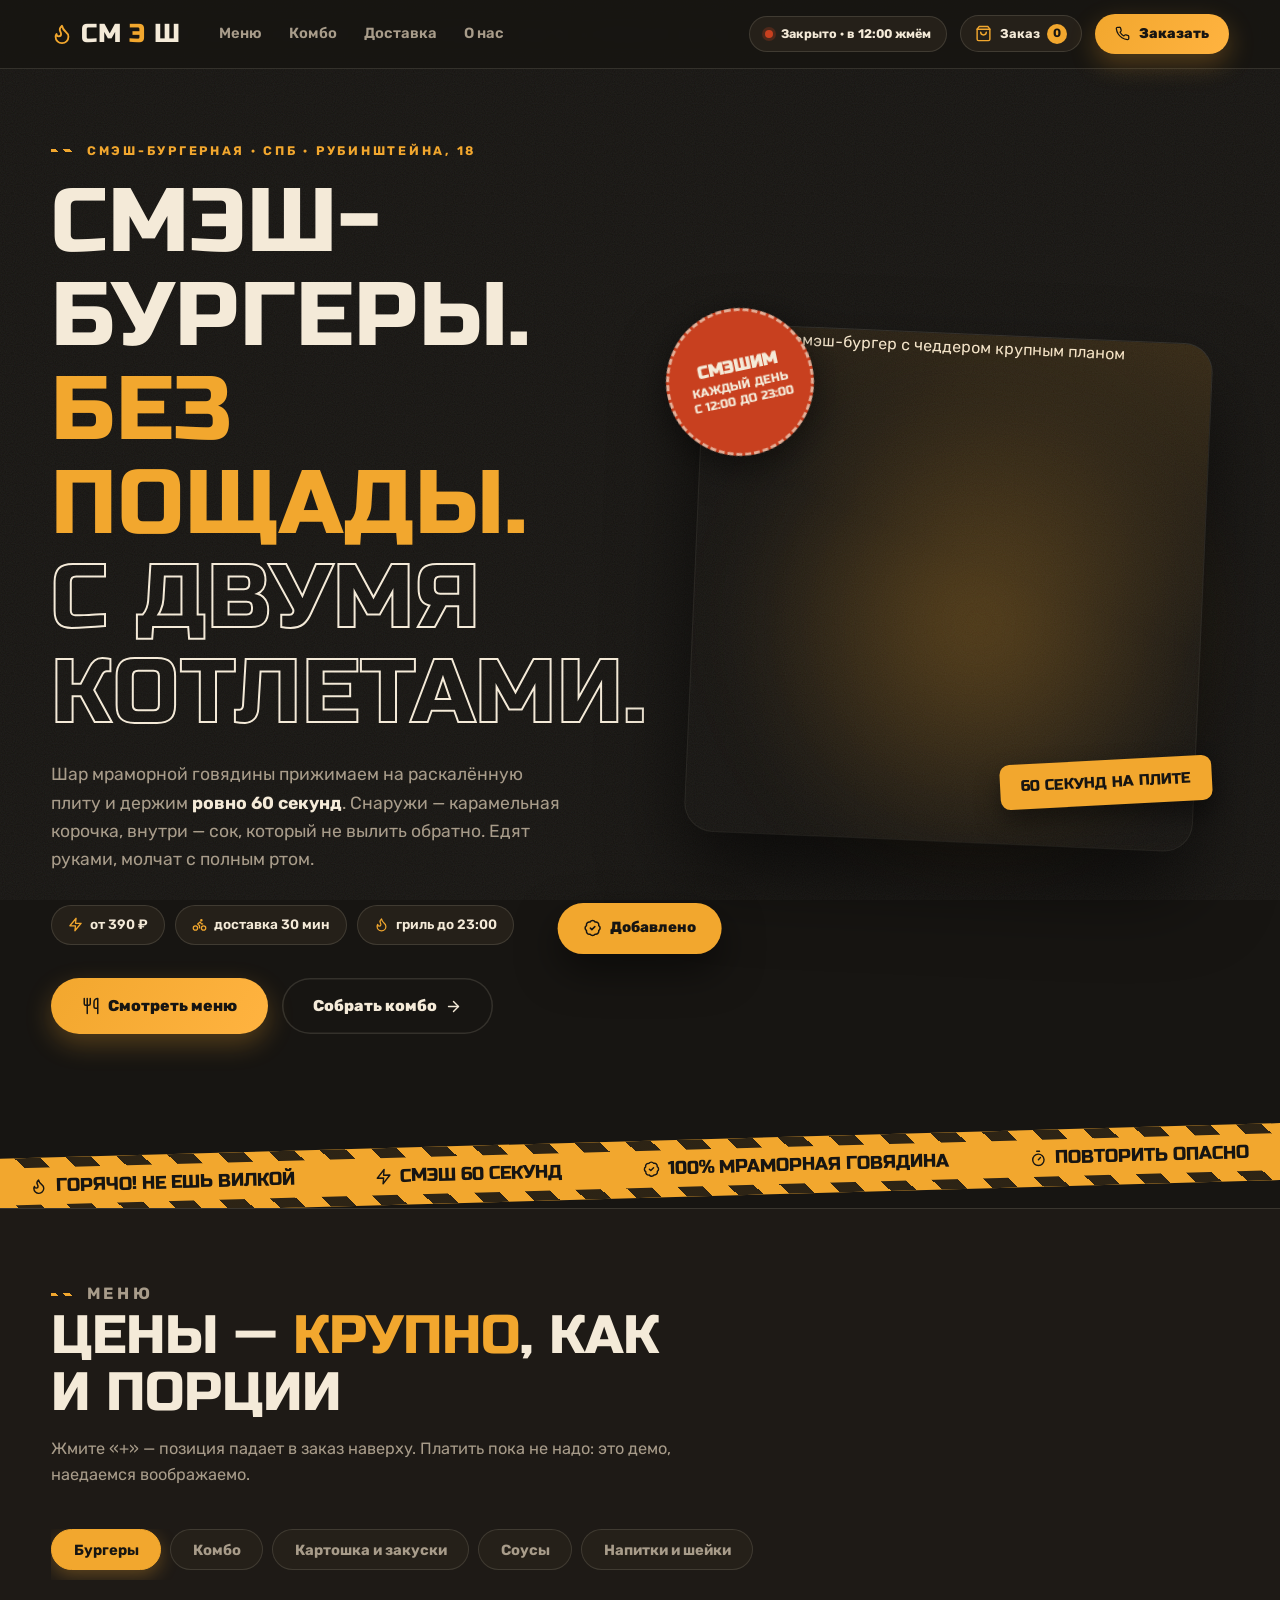
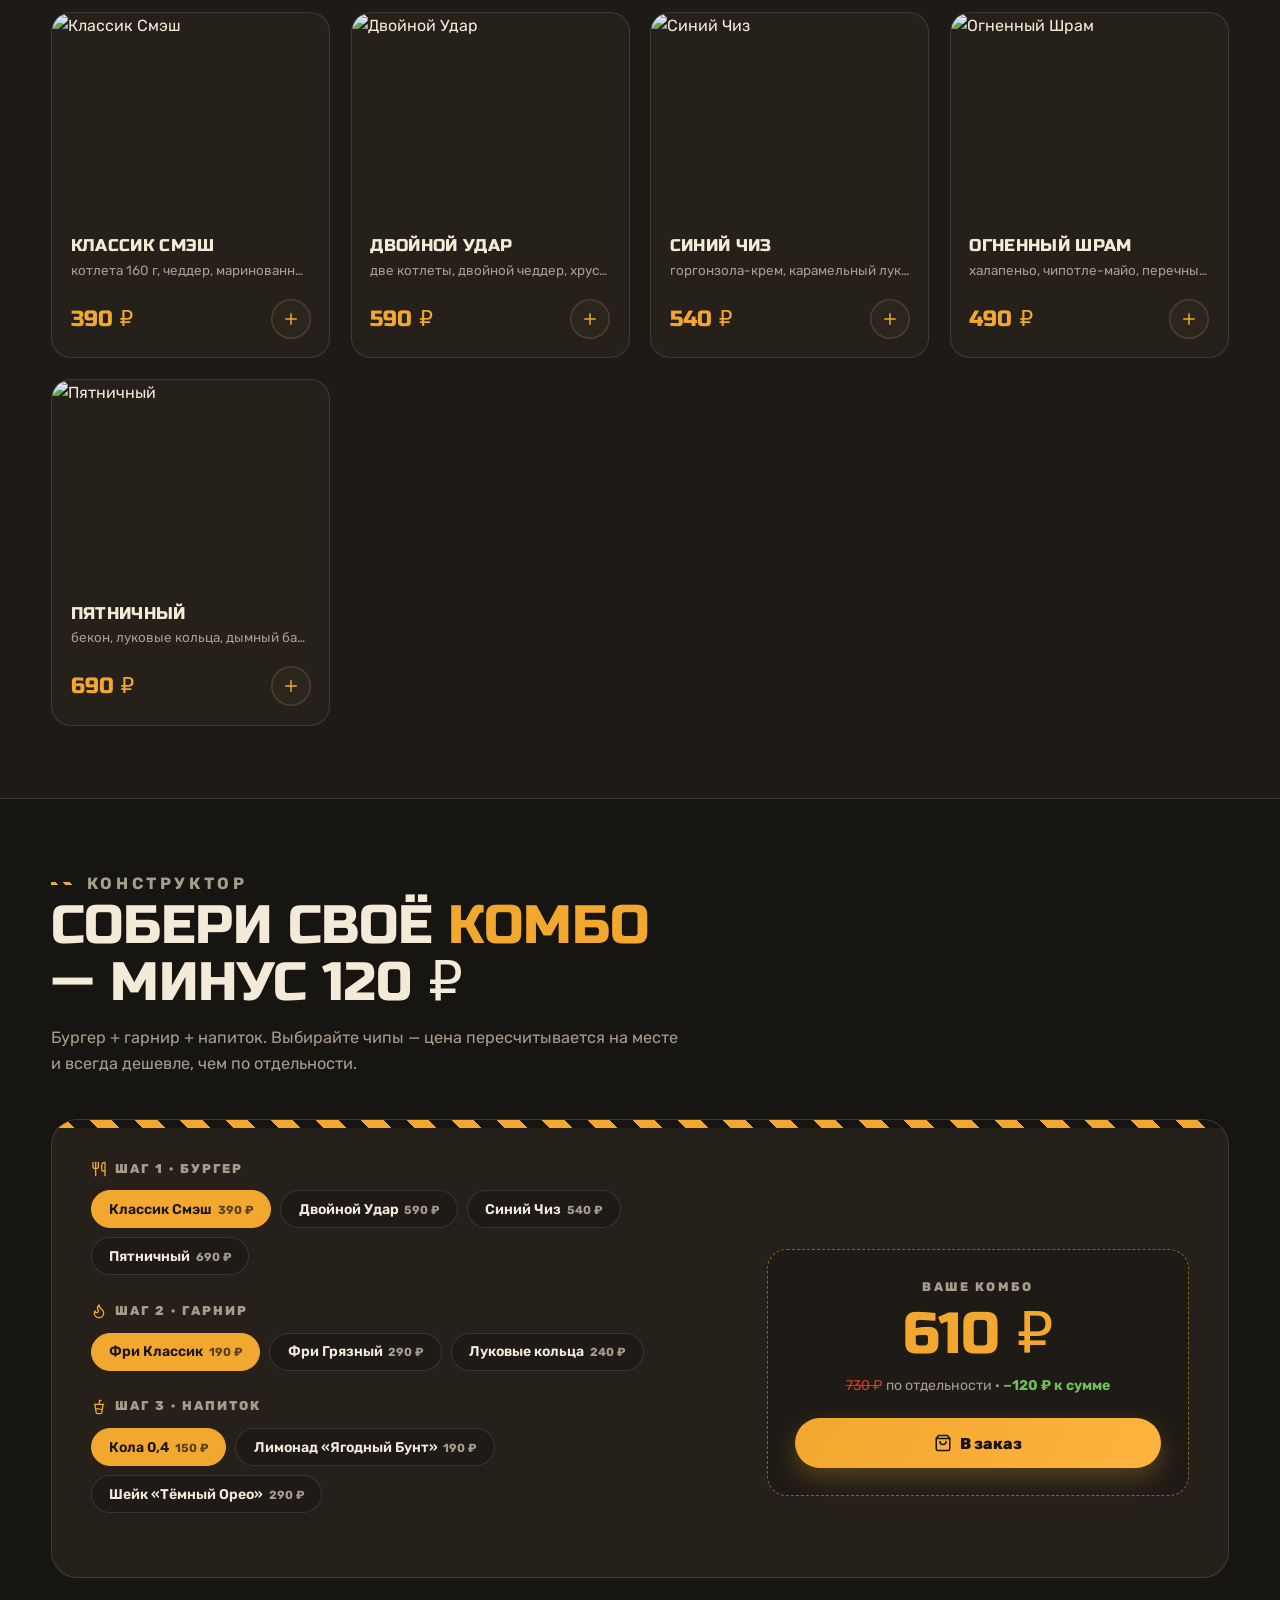
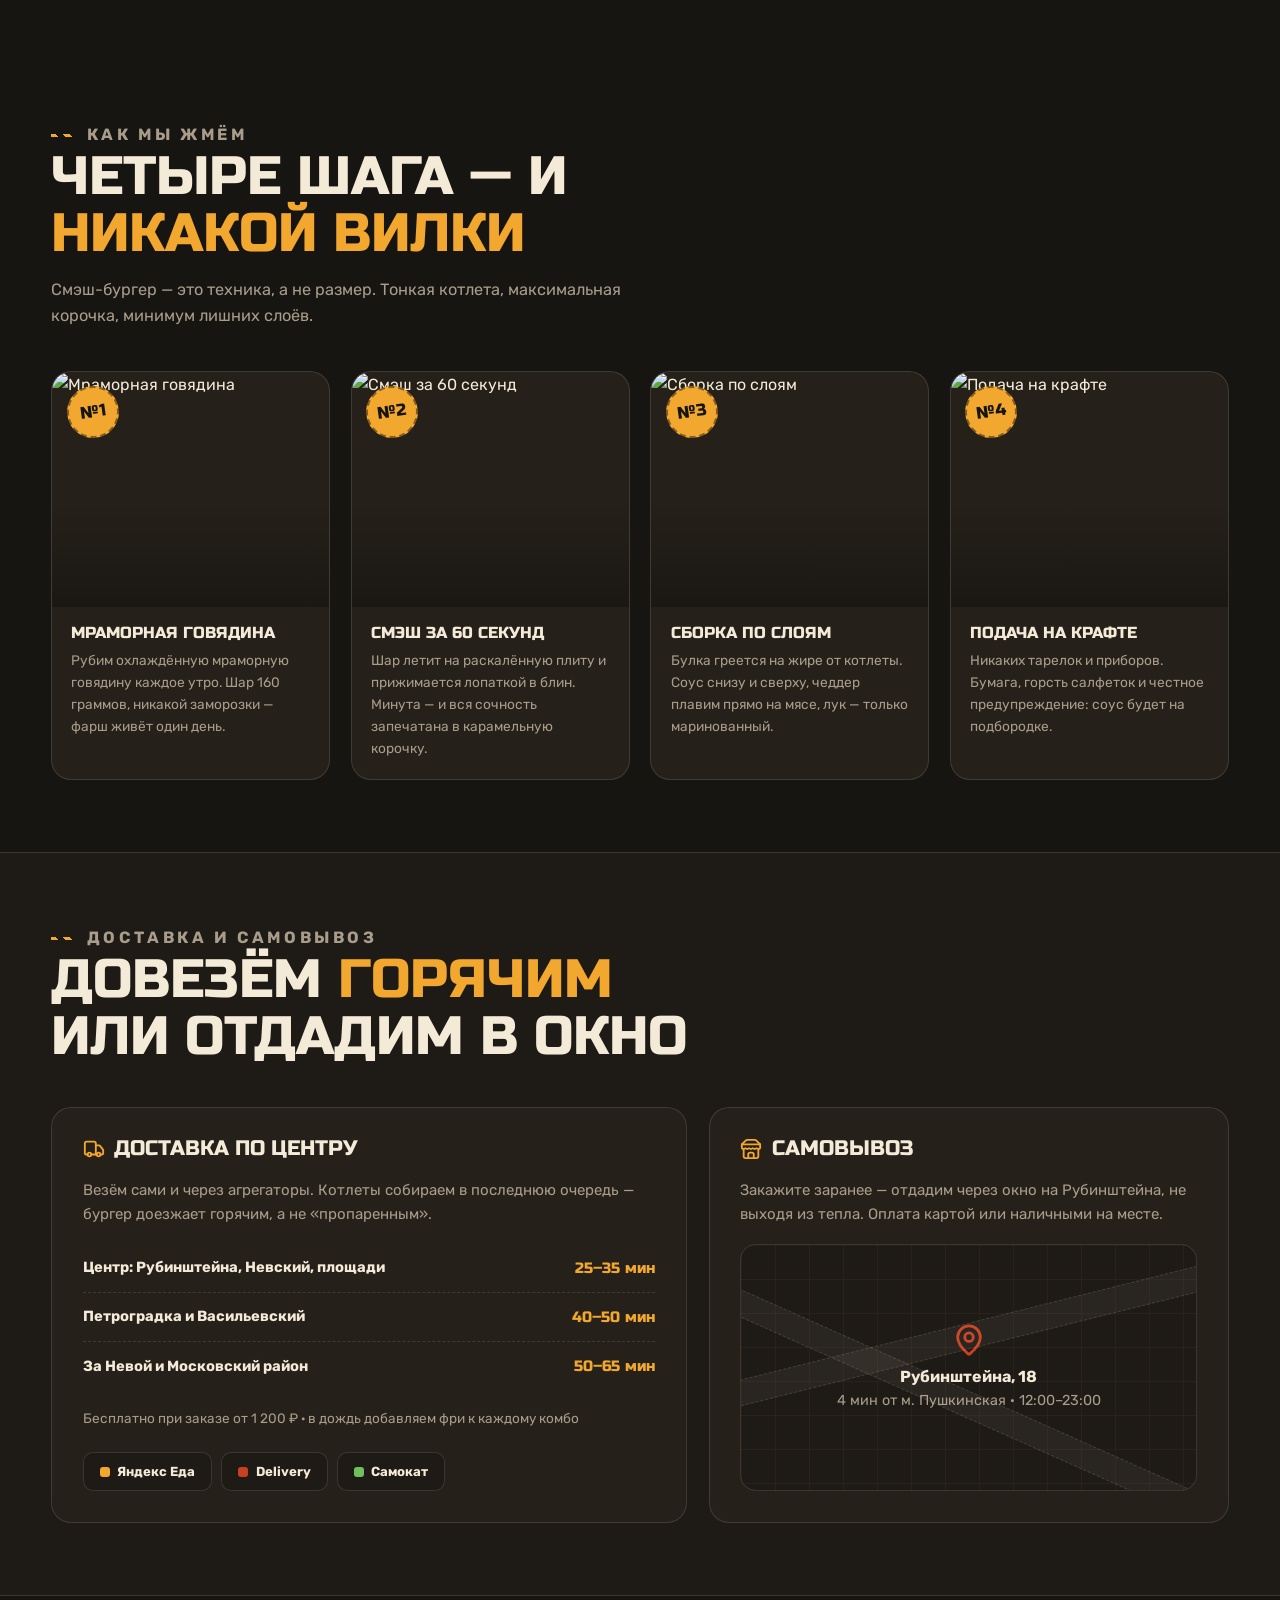
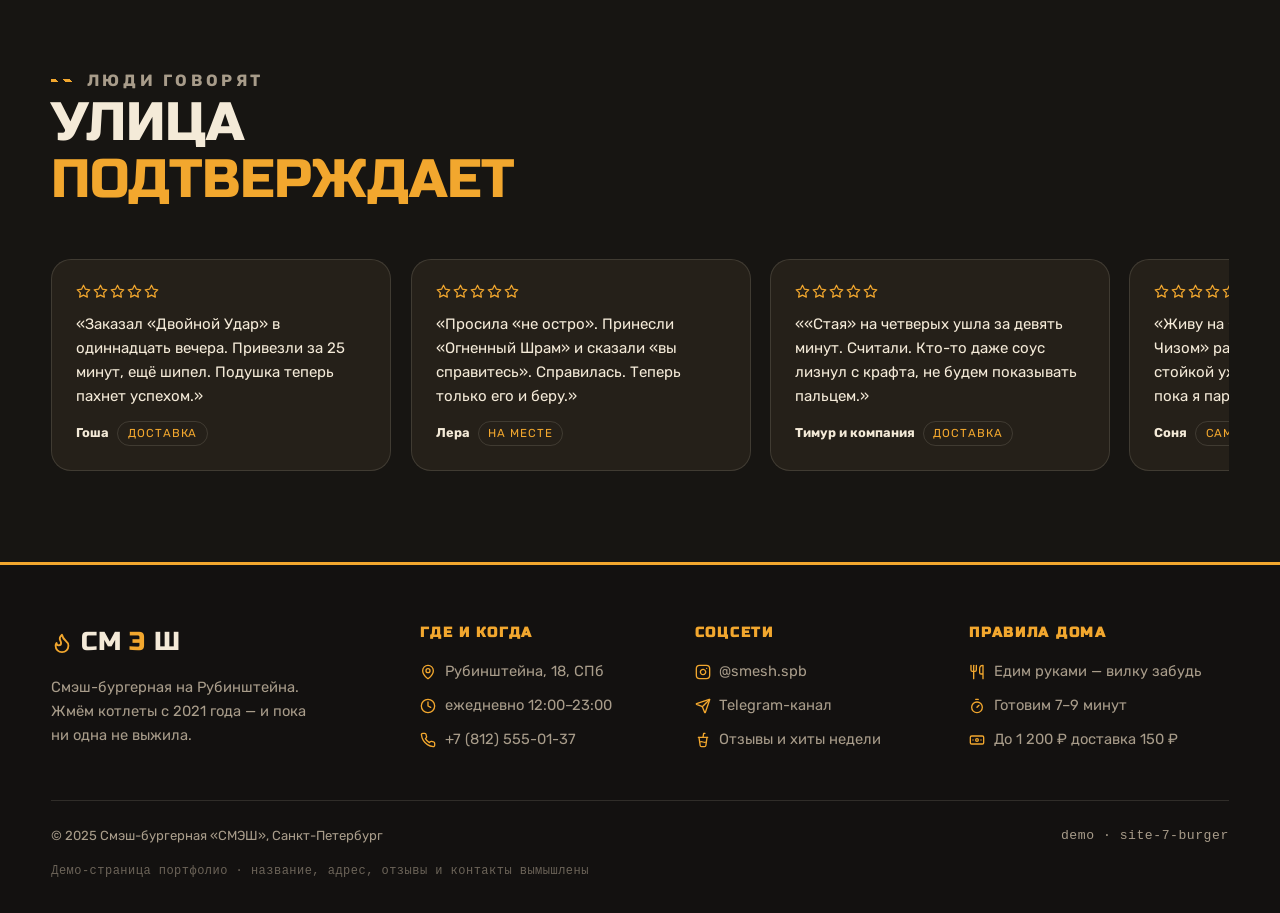
==== demos/smash/index.html @ f9604c0d "Portfolio site with 5 live demos" ====
<!DOCTYPE html><html lang="ru"><head><meta charset="utf-8"><meta name="viewport" content="width=device-width, initial-scale=1.0"><meta name="description" content="СМЭШ — смэш-бургерная на Рубинштейна в Петербурге. Мраморная говядина, смэш на гриле за 60 секунд, доставка и самовывоз до 23:00."><link rel="icon" type="image/svg+xml" href="/favicon.svg"><link rel="icon" href="/favicon.ico"><meta name="generator" content="Astro v7.3.8"><title>СМЭШ — смэш-бургеры без пощады · СПб, Рубинштейна</title><link rel="preconnect" href="https://fonts.googleapis.com"><link rel="preconnect" href="https://fonts.gstatic.com" crossorigin><link href="https://fonts.googleapis.com/css2?family=Russo+One&family=Rubik:wght@400;500;600;700;800&display=swap" rel="stylesheet"><link rel="stylesheet" href="/_astro/index.DlYridQ9.css"></head><body id="top"><!-- HEADER --><header class="header"><div class="container header-inner"><a class="logo" href="#top"><span class="flame"><svg width="22" height="22" viewBox="0 0 24 24" fill="none" stroke="currentColor" stroke-width="2" stroke-linecap="round" stroke-linejoin="round" aria-hidden="true">
    <path d="M8.5 14.5A2.5 2.5 0 0 0 11 12c0-1.38-.5-2-1-3-1.072-2.143-.224-4.054 2-6 .5 2.5 2 4.9 4 6.5 2 1.6 3 3.5 3 5.5a7 7 0 1 1-14 0c0-1.153.433-2.294 1-3a2.5 2.5 0 0 0 2.5 2.5z"/>
  </svg></span>СМ<em>Э</em>Ш</a><nav class="nav" id="nav"><a href="#menu">Меню</a><a href="#combo">Комбо</a><a href="#delivery">Доставка</a><a href="#about">О нас</a></nav><div class="header-right"><span class="status" id="status"><span class="dot"></span><span id="status-text">До 23:00 · Пушкинская</span></span><span class="cart-chip" id="cart-chip" title="Ваш заказ"><svg width="17" height="17" viewBox="0 0 24 24" fill="none" stroke="currentColor" stroke-width="2" stroke-linecap="round" stroke-linejoin="round" aria-hidden="true">
    <path d="M6 2 3 6v14a2 2 0 0 0 2 2h14a2 2 0 0 0 2-2V6l-3-4Z"/>
    <path d="M3 6h18"/>
    <path d="M16 10a4 4 0 0 1-8 0"/>
  </svg><span class="lbl">Заказ</span><span class="count" id="cart-count">0</span></span><a class="btn btn-fire btn-order" href="tel:+78125550137"><svg width="15" height="15" viewBox="0 0 24 24" fill="none" stroke="currentColor" stroke-width="2" stroke-linecap="round" stroke-linejoin="round" aria-hidden="true">
    <path d="M22 16.92v3a2 2 0 0 1-2.18 2 19.79 19.79 0 0 1-8.63-3.07 19.5 19.5 0 0 1-6-6 19.79 19.79 0 0 1-3.07-8.67A2 2 0 0 1 4.11 2h3a2 2 0 0 1 2 1.72 12.84 12.84 0 0 0 .7 2.81 2 2 0 0 1-.45 2.11L8.09 9.91a16 16 0 0 0 6 6l1.27-1.27a2 2 0 0 1 2.11-.45 12.84 12.84 0 0 0 2.81.7A2 2 0 0 1 22 16.92z"/>
  </svg><span class="txt">Заказать</span></a><button class="burger" id="burger" aria-label="Меню"><svg width="24" height="24" viewBox="0 0 24 24" fill="none" stroke="currentColor" stroke-width="2" stroke-linecap="round" stroke-linejoin="round" aria-hidden="true">
    <path d="M4 6h16"/>
    <path d="M4 12h16"/>
    <path d="M4 18h16"/>
  </svg></button></div></div></header><main><!-- HERO --><section class="hero"><div class="container hero-grid"><div><p class="eyebrow">Смэш-бургерная · СПб · Рубинштейна, 18</p><h1>Смэш-бургеры.<span class="row2">Без пощады.</span><span class="row3">С двумя котлетами.</span></h1><p class="hero-sub">Шар мраморной говядины прижимаем на раскалённую плиту и держим <strong>ровно 60 секунд</strong>. Снаружи — карамельная корочка, внутри — сок, который не вылить обратно. Едят руками, молчат с полным ртом.</p><div class="hero-chips"><span class="chip"><svg width="15" height="15" viewBox="0 0 24 24" fill="none" stroke="currentColor" stroke-width="2" stroke-linecap="round" stroke-linejoin="round" aria-hidden="true">
    <polygon points="13 2 3 14 12 14 11 22 21 10 12 10 13 2"/>
  </svg>от 390 ₽</span><span class="chip"><svg width="15" height="15" viewBox="0 0 24 24" fill="none" stroke="currentColor" stroke-width="2" stroke-linecap="round" stroke-linejoin="round" aria-hidden="true">
    <circle cx="18.5" cy="17.5" r="3.5"/>
    <circle cx="5.5" cy="17.5" r="3.5"/>
    <circle cx="15" cy="5" r="1"/>
    <path d="M12 17.5V14l-3-3 4-3 2 3h2"/>
  </svg>доставка 30 мин</span><span class="chip"><svg width="15" height="15" viewBox="0 0 24 24" fill="none" stroke="currentColor" stroke-width="2" stroke-linecap="round" stroke-linejoin="round" aria-hidden="true">
    <path d="M8.5 14.5A2.5 2.5 0 0 0 11 12c0-1.38-.5-2-1-3-1.072-2.143-.224-4.054 2-6 .5 2.5 2 4.9 4 6.5 2 1.6 3 3.5 3 5.5a7 7 0 1 1-14 0c0-1.153.433-2.294 1-3a2.5 2.5 0 0 0 2.5 2.5z"/>
  </svg>гриль до 23:00</span></div><div class="hero-actions"><a class="btn btn-fire" href="#menu"><svg width="18" height="18" viewBox="0 0 24 24" fill="none" stroke="currentColor" stroke-width="2" stroke-linecap="round" stroke-linejoin="round" aria-hidden="true">
    <path d="M3 2v7c0 1.1.9 2 2 2h4a2 2 0 0 0 2-2V2"/>
    <path d="M7 2v20"/>
    <path d="M21 15V2a5 5 0 0 0-5 5v6c0 1.1.9 2 2 2h3Zm0 0v7"/>
  </svg>Смотреть меню</a><a class="btn btn-ghost" href="#combo">Собрать комбо<svg width="17" height="17" viewBox="0 0 24 24" fill="none" stroke="currentColor" stroke-width="2" stroke-linecap="round" stroke-linejoin="round" aria-hidden="true">
    <path d="M5 12h14"/>
    <path d="m12 5 7 7-7 7"/>
  </svg></a></div></div><div class="hero-visual"><div class="hero-glow"></div><div class="stamp" aria-hidden="true"><div class="disc"><span><b>Смэшим</b>каждый день<br>с 12:00 до 23:00</span></div></div><div class="hero-photo"><img src="https://images.unsplash.com/photo-1553979459-d2229ba7433b?auto=format&amp;fit=crop&amp;w=1400&amp;q=80" alt="Двойной смэш-бургер с чеддером крупным планом"></div><div class="hero-tag">60 секунд на плите</div></div></div></section><!-- WARNING TAPE --><div class="tape-wrap" aria-hidden="true"><div class="tape"><div class="tape-line"><span><svg width="17" height="17" viewBox="0 0 24 24" fill="none" stroke="currentColor" stroke-width="2" stroke-linecap="round" stroke-linejoin="round" aria-hidden="true">
    <path d="M8.5 14.5A2.5 2.5 0 0 0 11 12c0-1.38-.5-2-1-3-1.072-2.143-.224-4.054 2-6 .5 2.5 2 4.9 4 6.5 2 1.6 3 3.5 3 5.5a7 7 0 1 1-14 0c0-1.153.433-2.294 1-3a2.5 2.5 0 0 0 2.5 2.5z"/>
  </svg>Горячо! Не ешь вилкой</span><span><svg width="17" height="17" viewBox="0 0 24 24" fill="none" stroke="currentColor" stroke-width="2" stroke-linecap="round" stroke-linejoin="round" aria-hidden="true">
    <polygon points="13 2 3 14 12 14 11 22 21 10 12 10 13 2"/>
  </svg>Смэш 60 секунд</span><span><svg width="17" height="17" viewBox="0 0 24 24" fill="none" stroke="currentColor" stroke-width="2" stroke-linecap="round" stroke-linejoin="round" aria-hidden="true">
    <path d="M3.85 8.62a4 4 0 0 1 4.78-4.77 4 4 0 0 1 6.74 0 4 4 0 0 1 4.78 4.78 4 4 0 0 1 0 6.74 4 4 0 0 1-4.77 4.78 4 4 0 0 1-6.75 0 4 4 0 0 1-4.78-4.77 4 4 0 0 1 0-6.76Z"/>
    <path d="m9 12 2 2 4-4"/>
  </svg>100% мраморная говядина</span><span><svg width="17" height="17" viewBox="0 0 24 24" fill="none" stroke="currentColor" stroke-width="2" stroke-linecap="round" stroke-linejoin="round" aria-hidden="true">
    <line x1="10" x2="14" y1="2" y2="2"/>
    <line x1="12" x2="15" y1="14" y2="11"/>
    <circle cx="12" cy="14" r="8"/>
  </svg>Повторить опасно</span></div></div></div><!-- MENU --><section class="menu" id="menu"><div class="container"><div class="sec-head reveal"><p class="eyebrow">Меню</p><h2>Цены — <em>крупно</em>, как и порции</h2><p>Жмите «+» — позиция падает в заказ наверху. Платить пока не надо: это демо, наедаемся воображаемо.</p></div><div class="tabs" role="tablist"><button class="tab active" data-tab="burgers" role="tab">Бургеры</button><button class="tab" data-tab="combo" role="tab">Комбо</button><button class="tab" data-tab="sides" role="tab">Картошка и закуски</button><button class="tab" data-tab="sauces" role="tab">Соусы</button><button class="tab" data-tab="drinks" role="tab">Напитки и шейки</button></div><div class="menu-cat" data-cat="burgers" style><div class="dish-grid"><article class="dish reveal" data-delay="0"><div class="ph"><img src="https://images.unsplash.com/photo-1568901346375-23c9450c58cd?auto=format&amp;fit=crop&amp;w=900&amp;q=80" alt="Классик Смэш" loading="lazy"></div><div class="body"><h3>Классик Смэш</h3><div class="desc" title="котлета 160 г, чеддер, маринованный лук, соус СМЭШ">котлета 160 г, чеддер, маринованный лук, соус СМЭШ</div><div class="foot"><span class="price">390 ₽</span><button class="add" data-name="Классик Смэш" aria-label="Добавить Классик Смэш"><svg width="18" height="18" viewBox="0 0 24 24" fill="none" stroke="currentColor" stroke-width="2" stroke-linecap="round" stroke-linejoin="round" aria-hidden="true">
    <path d="M5 12h14"/>
    <path d="M12 5v14"/>
  </svg></button></div></div></article><article class="dish reveal" data-delay="1"><div class="ph"><img src="https://images.unsplash.com/photo-1572802419224-296b0aeee0d9?auto=format&amp;fit=crop&amp;w=900&amp;q=80" alt="Двойной Удар" loading="lazy"></div><div class="body"><h3>Двойной Удар</h3><div class="desc" title="две котлеты, двойной чеддер, хрустящий бекон">две котлеты, двойной чеддер, хрустящий бекон</div><div class="foot"><span class="price">590 ₽</span><button class="add" data-name="Двойной Удар" aria-label="Добавить Двойной Удар"><svg width="18" height="18" viewBox="0 0 24 24" fill="none" stroke="currentColor" stroke-width="2" stroke-linecap="round" stroke-linejoin="round" aria-hidden="true">
    <path d="M5 12h14"/>
    <path d="M12 5v14"/>
  </svg></button></div></div></article><article class="dish reveal" data-delay="2"><div class="ph"><img src="https://images.unsplash.com/photo-1550317138-10000687a72b?auto=format&amp;fit=crop&amp;w=900&amp;q=80" alt="Синий Чиз" loading="lazy"></div><div class="body"><h3>Синий Чиз</h3><div class="desc" title="горгонзола-крем, карамельный лук, рукола">горгонзола-крем, карамельный лук, рукола</div><div class="foot"><span class="price">540 ₽</span><button class="add" data-name="Синий Чиз" aria-label="Добавить Синий Чиз"><svg width="18" height="18" viewBox="0 0 24 24" fill="none" stroke="currentColor" stroke-width="2" stroke-linecap="round" stroke-linejoin="round" aria-hidden="true">
    <path d="M5 12h14"/>
    <path d="M12 5v14"/>
  </svg></button></div></div></article><article class="dish reveal" data-delay="0"><div class="ph"><img src="https://images.unsplash.com/photo-1565299507177-b0ac66763828?auto=format&amp;fit=crop&amp;w=900&amp;q=80" alt="Огненный Шрам" loading="lazy"></div><div class="body"><h3>Огненный Шрам</h3><div class="desc" title="халапеньо, чипотле-майо, перечный джем">халапеньо, чипотле-майо, перечный джем</div><div class="foot"><span class="price">490 ₽</span><button class="add" data-name="Огненный Шрам" aria-label="Добавить Огненный Шрам"><svg width="18" height="18" viewBox="0 0 24 24" fill="none" stroke="currentColor" stroke-width="2" stroke-linecap="round" stroke-linejoin="round" aria-hidden="true">
    <path d="M5 12h14"/>
    <path d="M12 5v14"/>
  </svg></button></div></div></article><article class="dish reveal" data-delay="1"><div class="ph"><img src="https://images.unsplash.com/photo-1607013251379-e6eecfffe234?auto=format&amp;fit=crop&amp;w=900&amp;q=80" alt="Пятничный" loading="lazy"></div><div class="body"><h3>Пятничный</h3><div class="desc" title="бекон, луковые кольца, дымный барбекю">бекон, луковые кольца, дымный барбекю</div><div class="foot"><span class="price">690 ₽</span><button class="add" data-name="Пятничный" aria-label="Добавить Пятничный"><svg width="18" height="18" viewBox="0 0 24 24" fill="none" stroke="currentColor" stroke-width="2" stroke-linecap="round" stroke-linejoin="round" aria-hidden="true">
    <path d="M5 12h14"/>
    <path d="M12 5v14"/>
  </svg></button></div></div></article></div></div><div class="menu-cat" data-cat="combo" style="display:none"><div class="dish-grid"><article class="dish reveal" data-delay="0"><div class="ph"><img src="https://images.unsplash.com/photo-1551782450-a2132b4ba21d?auto=format&amp;fit=crop&amp;w=900&amp;q=80" alt="Комбо «Соло»" loading="lazy"></div><div class="body"><h3>Комбо «Соло»</h3><div class="desc" title="Классик Смэш + фри + кола 0,33">Классик Смэш + фри + кола 0,33</div><div class="foot"><span class="price">590 ₽</span><button class="add" data-name="Комбо «Соло»" aria-label="Добавить Комбо «Соло»"><svg width="18" height="18" viewBox="0 0 24 24" fill="none" stroke="currentColor" stroke-width="2" stroke-linecap="round" stroke-linejoin="round" aria-hidden="true">
    <path d="M5 12h14"/>
    <path d="M12 5v14"/>
  </svg></button></div></div></article><article class="dish reveal" data-delay="1"><div class="ph"><img src="https://images.unsplash.com/photo-1610440042657-612c34d95e9f?auto=format&amp;fit=crop&amp;w=900&amp;q=80" alt="Комбо «Дуэт»" loading="lazy"></div><div class="body"><h3>Комбо «Дуэт»</h3><div class="desc" title="два Классика + большой фри + две колы">два Классика + большой фри + две колы</div><div class="foot"><span class="price">1090 ₽</span><button class="add" data-name="Комбо «Дуэт»" aria-label="Добавить Комбо «Дуэт»"><svg width="18" height="18" viewBox="0 0 24 24" fill="none" stroke="currentColor" stroke-width="2" stroke-linecap="round" stroke-linejoin="round" aria-hidden="true">
    <path d="M5 12h14"/>
    <path d="M12 5v14"/>
  </svg></button></div></div></article><article class="dish reveal" data-delay="2"><div class="ph"><img src="https://images.unsplash.com/photo-1571091718767-18b5b1457add?auto=format&amp;fit=crop&amp;w=900&amp;q=80" alt="Комбо «Ночная смена»" loading="lazy"></div><div class="body"><h3>Комбо «Ночная смена»</h3><div class="desc" title="Двойной Удар + луковые кольца + шейк">Двойной Удар + луковые кольца + шейк</div><div class="foot"><span class="price">890 ₽</span><button class="add" data-name="Комбо «Ночная смена»" aria-label="Добавить Комбо «Ночная смена»"><svg width="18" height="18" viewBox="0 0 24 24" fill="none" stroke="currentColor" stroke-width="2" stroke-linecap="round" stroke-linejoin="round" aria-hidden="true">
    <path d="M5 12h14"/>
    <path d="M12 5v14"/>
  </svg></button></div></div></article><article class="dish reveal" data-delay="0"><div class="ph"><img src="https://images.unsplash.com/photo-1610614819513-58e34989848b?auto=format&amp;fit=crop&amp;w=900&amp;q=80" alt="Комбо «Стая»" loading="lazy"></div><div class="body"><h3>Комбо «Стая»</h3><div class="desc" title="четыре бургера + два фри + четыре соуса">четыре бургера + два фри + четыре соуса</div><div class="foot"><span class="price">1990 ₽</span><button class="add" data-name="Комбо «Стая»" aria-label="Добавить Комбо «Стая»"><svg width="18" height="18" viewBox="0 0 24 24" fill="none" stroke="currentColor" stroke-width="2" stroke-linecap="round" stroke-linejoin="round" aria-hidden="true">
    <path d="M5 12h14"/>
    <path d="M12 5v14"/>
  </svg></button></div></div></article></div></div><div class="menu-cat" data-cat="sides" style="display:none"><div class="dish-grid"><article class="dish reveal" data-delay="0"><div class="ph"><img src="https://images.unsplash.com/photo-1541592106381-b31e9677c0e5?auto=format&amp;fit=crop&amp;w=900&amp;q=80" alt="Фри Классик" loading="lazy"></div><div class="body"><h3>Фри Классик</h3><div class="desc" title="крупная нарезка, соль, копчёная паприка">крупная нарезка, соль, копчёная паприка</div><div class="foot"><span class="price">190 ₽</span><button class="add" data-name="Фри Классик" aria-label="Добавить Фри Классик"><svg width="18" height="18" viewBox="0 0 24 24" fill="none" stroke="currentColor" stroke-width="2" stroke-linecap="round" stroke-linejoin="round" aria-hidden="true">
    <path d="M5 12h14"/>
    <path d="M12 5v14"/>
  </svg></button></div></div></article><article class="dish reveal" data-delay="1"><div class="ph"><img src="https://images.unsplash.com/photo-1576107232684-1279f390859f?auto=format&amp;fit=crop&amp;w=900&amp;q=80" alt="Фри Грязный" loading="lazy"></div><div class="body"><h3>Фри Грязный</h3><div class="desc" title="сырный соус, бекон, зелёный лук — ешь вилкой">сырный соус, бекон, зелёный лук — ешь вилкой</div><div class="foot"><span class="price">290 ₽</span><button class="add" data-name="Фри Грязный" aria-label="Добавить Фри Грязный"><svg width="18" height="18" viewBox="0 0 24 24" fill="none" stroke="currentColor" stroke-width="2" stroke-linecap="round" stroke-linejoin="round" aria-hidden="true">
    <path d="M5 12h14"/>
    <path d="M12 5v14"/>
  </svg></button></div></div></article><article class="dish reveal" data-delay="2"><div class="ph"><img src="https://images.unsplash.com/photo-1639024471283-03518883512d?auto=format&amp;fit=crop&amp;w=900&amp;q=80" alt="Луковые Кольца" loading="lazy"></div><div class="body"><h3>Луковые Кольца</h3><div class="desc" title="панировка панко, соус барбекю в комплекте">панировка панко, соус барбекю в комплекте</div><div class="foot"><span class="price">240 ₽</span><button class="add" data-name="Луковые Кольца" aria-label="Добавить Луковые Кольца"><svg width="18" height="18" viewBox="0 0 24 24" fill="none" stroke="currentColor" stroke-width="2" stroke-linecap="round" stroke-linejoin="round" aria-hidden="true">
    <path d="M5 12h14"/>
    <path d="M12 5v14"/>
  </svg></button></div></div></article><article class="dish reveal" data-delay="0"><div class="ph"><img src="https://images.unsplash.com/photo-1608039755401-742074f0548d?auto=format&amp;fit=crop&amp;w=900&amp;q=80" alt="Крылья Баффало" loading="lazy"></div><div class="body"><h3>Крылья Баффало</h3><div class="desc" title="6 штук, острый гляссе, сельдерей-дип">6 штук, острый гляссе, сельдерей-дип</div><div class="foot"><span class="price">390 ₽</span><button class="add" data-name="Крылья Баффало" aria-label="Добавить Крылья Баффало"><svg width="18" height="18" viewBox="0 0 24 24" fill="none" stroke="currentColor" stroke-width="2" stroke-linecap="round" stroke-linejoin="round" aria-hidden="true">
    <path d="M5 12h14"/>
    <path d="M12 5v14"/>
  </svg></button></div></div></article><article class="dish reveal" data-delay="1"><div class="ph"><img src="https://images.unsplash.com/photo-1562967916-eb82221dfb92?auto=format&amp;fit=crop&amp;w=900&amp;q=80" alt="Стрипсы в панко" loading="lazy"></div><div class="body"><h3>Стрипсы в панко</h3><div class="desc" title="куриное филе, мёд-горчица, 5 штук">куриное филе, мёд-горчица, 5 штук</div><div class="foot"><span class="price">320 ₽</span><button class="add" data-name="Стрипсы в панко" aria-label="Добавить Стрипсы в панко"><svg width="18" height="18" viewBox="0 0 24 24" fill="none" stroke="currentColor" stroke-width="2" stroke-linecap="round" stroke-linejoin="round" aria-hidden="true">
    <path d="M5 12h14"/>
    <path d="M12 5v14"/>
  </svg></button></div></div></article></div></div><div class="menu-cat" data-cat="sauces" style="display:none"><div class="sauce-list reveal"><div class="sauce-row"><span class="nm">Соус СМЭШ</span><span class="ds">фирменный, рецепт не отдадим</span><span class="pr">60 ₽</span><button class="add" data-name="Соус СМЭШ" aria-label="Добавить Соус СМЭШ"><svg width="15" height="15" viewBox="0 0 24 24" fill="none" stroke="currentColor" stroke-width="2" stroke-linecap="round" stroke-linejoin="round" aria-hidden="true">
    <path d="M5 12h14"/>
    <path d="M12 5v14"/>
  </svg></button></div><div class="sauce-row"><span class="nm">Чипотле-майо</span><span class="ds">копчёный перец, умеренный огонь</span><span class="pr">60 ₽</span><button class="add" data-name="Чипотле-майо" aria-label="Добавить Чипотле-майо"><svg width="15" height="15" viewBox="0 0 24 24" fill="none" stroke="currentColor" stroke-width="2" stroke-linecap="round" stroke-linejoin="round" aria-hidden="true">
    <path d="M5 12h14"/>
    <path d="M12 5v14"/>
  </svg></button></div><div class="sauce-row"><span class="nm">Мёд-горчица</span><span class="ds">сладко-острая классика</span><span class="pr">60 ₽</span><button class="add" data-name="Мёд-горчица" aria-label="Добавить Мёд-горчица"><svg width="15" height="15" viewBox="0 0 24 24" fill="none" stroke="currentColor" stroke-width="2" stroke-linecap="round" stroke-linejoin="round" aria-hidden="true">
    <path d="M5 12h14"/>
    <path d="M12 5v14"/>
  </svg></button></div><div class="sauce-row"><span class="nm">Сырный</span><span class="ds">тёплый чеддерный, подаём в глине</span><span class="pr">80 ₽</span><button class="add" data-name="Сырный" aria-label="Добавить Сырный"><svg width="15" height="15" viewBox="0 0 24 24" fill="none" stroke="currentColor" stroke-width="2" stroke-linecap="round" stroke-linejoin="round" aria-hidden="true">
    <path d="M5 12h14"/>
    <path d="M12 5v14"/>
  </svg></button></div><div class="sauce-row"><span class="nm">Барбекю дымный</span><span class="ds">на суточном копчении</span><span class="pr">60 ₽</span><button class="add" data-name="Барбекю дымный" aria-label="Добавить Барбекю дымный"><svg width="15" height="15" viewBox="0 0 24 24" fill="none" stroke="currentColor" stroke-width="2" stroke-linecap="round" stroke-linejoin="round" aria-hidden="true">
    <path d="M5 12h14"/>
    <path d="M12 5v14"/>
  </svg></button></div><div class="sauce-row"><span class="nm">Горгонзола-крем</span><span class="ds">к тем, кто понял жизнь</span><span class="pr">80 ₽</span><button class="add" data-name="Горгонзола-крем" aria-label="Добавить Горгонзола-крем"><svg width="15" height="15" viewBox="0 0 24 24" fill="none" stroke="currentColor" stroke-width="2" stroke-linecap="round" stroke-linejoin="round" aria-hidden="true">
    <path d="M5 12h14"/>
    <path d="M12 5v14"/>
  </svg></button></div></div></div><div class="menu-cat" data-cat="drinks" style="display:none"><div class="dish-grid"><article class="dish reveal" data-delay="0"><div class="ph"><img src="https://images.unsplash.com/photo-1572490122747-3968b75cc699?auto=format&amp;fit=crop&amp;w=900&amp;q=80" alt="Шейк «Тёмный Орео»" loading="lazy"></div><div class="body"><h3>Шейк «Тёмный Орео»</h3><div class="desc" title="пломбир, орео-крошка, шоколадный топпинг">пломбир, орео-крошка, шоколадный топпинг</div><div class="foot"><span class="price">290 ₽</span><button class="add" data-name="Шейк «Тёмный Орео»" aria-label="Добавить Шейк «Тёмный Орео»"><svg width="18" height="18" viewBox="0 0 24 24" fill="none" stroke="currentColor" stroke-width="2" stroke-linecap="round" stroke-linejoin="round" aria-hidden="true">
    <path d="M5 12h14"/>
    <path d="M12 5v14"/>
  </svg></button></div></div></article><article class="dish reveal" data-delay="1"><div class="ph"><img src="https://images.unsplash.com/photo-1577805947697-89e18249d767?auto=format&amp;fit=crop&amp;w=900&amp;q=80" alt="Шейк «Шоколад-Дым»" loading="lazy"></div><div class="body"><h3>Шейк «Шоколад-Дым»</h3><div class="desc" title="двойной шоколад, взбитые сливки, дымный сироп">двойной шоколад, взбитые сливки, дымный сироп</div><div class="foot"><span class="price">320 ₽</span><button class="add" data-name="Шейк «Шоколад-Дым»" aria-label="Добавить Шейк «Шоколад-Дым»"><svg width="18" height="18" viewBox="0 0 24 24" fill="none" stroke="currentColor" stroke-width="2" stroke-linecap="round" stroke-linejoin="round" aria-hidden="true">
    <path d="M5 12h14"/>
    <path d="M12 5v14"/>
  </svg></button></div></div></article><article class="dish reveal" data-delay="2"><div class="ph"><img src="https://images.unsplash.com/photo-1553530666-ba11a7da3888?auto=format&amp;fit=crop&amp;w=900&amp;q=80" alt="Лимонад «Ягодный Бунт»" loading="lazy"></div><div class="body"><h3>Лимонад «Ягодный Бунт»</h3><div class="desc" title="своя газировка, чёрная смородина, мята">своя газировка, чёрная смородина, мята</div><div class="foot"><span class="price">190 ₽</span><button class="add" data-name="Лимонад «Ягодный Бунт»" aria-label="Добавить Лимонад «Ягодный Бунт»"><svg width="18" height="18" viewBox="0 0 24 24" fill="none" stroke="currentColor" stroke-width="2" stroke-linecap="round" stroke-linejoin="round" aria-hidden="true">
    <path d="M5 12h14"/>
    <path d="M12 5v14"/>
  </svg></button></div></div></article><article class="dish reveal" data-delay="0"><div class="ph"><img src="https://images.unsplash.com/photo-1581636625402-29b2a704ef13?auto=format&amp;fit=crop&amp;w=900&amp;q=80" alt="Кола со льдом 0,4" loading="lazy"></div><div class="body"><h3>Кола со льдом 0,4</h3><div class="desc" title="лед дробим сами, стакан потеет">лед дробим сами, стакан потеет</div><div class="foot"><span class="price">150 ₽</span><button class="add" data-name="Кола со льдом 0,4" aria-label="Добавить Кола со льдом 0,4"><svg width="18" height="18" viewBox="0 0 24 24" fill="none" stroke="currentColor" stroke-width="2" stroke-linecap="round" stroke-linejoin="round" aria-hidden="true">
    <path d="M5 12h14"/>
    <path d="M12 5v14"/>
  </svg></button></div></div></article></div></div></div></section><!-- COMBO CONSTRUCTOR --><section id="combo"><div class="container"><div class="sec-head reveal"><p class="eyebrow">Конструктор</p><h2>Собери своё <em>комбо</em> — минус 120 ₽</h2><p>Бургер + гарнир + напиток. Выбирайте чипы — цена пересчитывается на месте и всегда дешевле, чем по отдельности.</p></div><div class="builder reveal"><div class="builder-grid"><div><div class="cg-group"><p class="cg-label"><svg width="16" height="16" viewBox="0 0 24 24" fill="none" stroke="currentColor" stroke-width="2" stroke-linecap="round" stroke-linejoin="round" aria-hidden="true">
    <path d="M3 2v7c0 1.1.9 2 2 2h4a2 2 0 0 0 2-2V2"/>
    <path d="M7 2v20"/>
    <path d="M21 15V2a5 5 0 0 0-5 5v6c0 1.1.9 2 2 2h3Zm0 0v7"/>
  </svg>Шаг 1 · Бургер</p><div class="cg-chips" data-group="b"><button class="cg-chip on" data-price="390">Классик Смэш<small>390 ₽</small></button><button class="cg-chip" data-price="590">Двойной Удар<small>590 ₽</small></button><button class="cg-chip" data-price="540">Синий Чиз<small>540 ₽</small></button><button class="cg-chip" data-price="690">Пятничный<small>690 ₽</small></button></div></div><div class="cg-group"><p class="cg-label"><svg width="16" height="16" viewBox="0 0 24 24" fill="none" stroke="currentColor" stroke-width="2" stroke-linecap="round" stroke-linejoin="round" aria-hidden="true">
    <path d="M8.5 14.5A2.5 2.5 0 0 0 11 12c0-1.38-.5-2-1-3-1.072-2.143-.224-4.054 2-6 .5 2.5 2 4.9 4 6.5 2 1.6 3 3.5 3 5.5a7 7 0 1 1-14 0c0-1.153.433-2.294 1-3a2.5 2.5 0 0 0 2.5 2.5z"/>
  </svg>Шаг 2 · Гарнир</p><div class="cg-chips" data-group="s"><button class="cg-chip on" data-price="190">Фри Классик<small>190 ₽</small></button><button class="cg-chip" data-price="290">Фри Грязный<small>290 ₽</small></button><button class="cg-chip" data-price="240">Луковые кольца<small>240 ₽</small></button></div></div><div class="cg-group"><p class="cg-label"><svg width="16" height="16" viewBox="0 0 24 24" fill="none" stroke="currentColor" stroke-width="2" stroke-linecap="round" stroke-linejoin="round" aria-hidden="true">
    <path d="m6 8 1.75 12.28a2 2 0 0 0 2 1.72h4.54a2 2 0 0 0 2-1.72L18 8"/>
    <path d="M5 8h14"/>
    <path d="M7 15a6.47 6.47 0 0 1 5 0 6.47 6.47 0 0 0 5 0"/>
    <path d="m12 8 1-6h2"/>
  </svg>Шаг 3 · Напиток</p><div class="cg-chips" data-group="d"><button class="cg-chip on" data-price="150">Кола 0,4<small>150 ₽</small></button><button class="cg-chip" data-price="190">Лимонад «Ягодный Бунт»<small>190 ₽</small></button><button class="cg-chip" data-price="290">Шейк «Тёмный Орео»<small>290 ₽</small></button></div></div></div><div class="cg-result"><p class="cap">Ваше комбо</p><div class="cg-sum" id="cg-sum">0 ₽</div><p class="cg-note"><s id="cg-raw">0 ₽</s>по отдельности · <b id="cg-save">−0 ₽</b></p><button class="btn btn-fire" id="cg-add" style="width:100%;justify-content:center"><svg width="18" height="18" viewBox="0 0 24 24" fill="none" stroke="currentColor" stroke-width="2" stroke-linecap="round" stroke-linejoin="round" aria-hidden="true">
    <path d="M6 2 3 6v14a2 2 0 0 0 2 2h14a2 2 0 0 0 2-2V6l-3-4Z"/>
    <path d="M3 6h18"/>
    <path d="M16 10a4 4 0 0 1-8 0"/>
  </svg>В заказ</button></div></div></div></div></section><!-- HOW / ABOUT --><section id="about"><div class="container"><div class="sec-head reveal"><p class="eyebrow">Как мы жмём</p><h2>Четыре шага — и <em>никакой вилки</em></h2><p>Смэш-бургер — это техника, а не размер. Тонкая котлета, максимальная корочка, минимум лишних слоёв.</p></div><div class="steps"><article class="step reveal" data-delay="0"><div class="ph"><img src="https://images.unsplash.com/photo-1529193591184-b1d58069ecdd?auto=format&amp;fit=crop&amp;w=900&amp;q=80" alt="Мраморная говядина" loading="lazy"><span class="num">№1</span></div><div class="body"><h3>Мраморная говядина</h3><p>Рубим охлаждённую мраморную говядину каждое утро. Шар 160 граммов, никакой заморозки — фарш живёт один день.</p></div></article><article class="step reveal" data-delay="1"><div class="ph"><img src="https://images.unsplash.com/photo-1600565193348-f74bd3c7ccdf?auto=format&amp;fit=crop&amp;w=900&amp;q=80" alt="Смэш за 60 секунд" loading="lazy"><span class="num">№2</span></div><div class="body"><h3>Смэш за 60 секунд</h3><p>Шар летит на раскалённую плиту и прижимается лопаткой в блин. Минута — и вся сочность запечатана в карамельную корочку.</p></div></article><article class="step reveal" data-delay="2"><div class="ph"><img src="https://images.unsplash.com/photo-1596662951482-0c4ba74a6df6?auto=format&amp;fit=crop&amp;w=900&amp;q=80" alt="Сборка по слоям" loading="lazy"><span class="num">№3</span></div><div class="body"><h3>Сборка по слоям</h3><p>Булка греется на жире от котлеты. Соус снизу и сверху, чеддер плавим прямо на мясе, лук — только маринованный.</p></div></article><article class="step reveal" data-delay="3"><div class="ph"><img src="https://images.unsplash.com/photo-1606755962773-d324e0a13086?auto=format&amp;fit=crop&amp;w=900&amp;q=80" alt="Подача на крафте" loading="lazy"><span class="num">№4</span></div><div class="body"><h3>Подача на крафте</h3><p>Никаких тарелок и приборов. Бумага, горсть салфеток и честное предупреждение: соус будет на подбородке.</p></div></article></div></div></section><!-- DELIVERY --><section class="delivery" id="delivery"><div class="container"><div class="sec-head reveal"><p class="eyebrow">Доставка и самовывоз</p><h2>Довезём <em>горячим</em> или отдадим в окно</h2></div><div class="del-grid"><div class="del-card reveal"><h3><svg width="22" height="22" viewBox="0 0 24 24" fill="none" stroke="currentColor" stroke-width="2" stroke-linecap="round" stroke-linejoin="round" aria-hidden="true">
    <path d="M14 18V6a2 2 0 0 0-2-2H4a2 2 0 0 0-2 2v11a1 1 0 0 0 1 1h2"/>
    <path d="M15 18H9"/>
    <path d="M19 18h2a1 1 0 0 0 1-1v-3.65a1 1 0 0 0-.22-.624l-3.48-4.35A1 1 0 0 0 17.52 8H14"/>
    <circle cx="17" cy="18" r="2"/>
    <circle cx="7" cy="18" r="2"/>
  </svg>Доставка по центру</h3><p>Везём сами и через агрегаторы. Котлеты собираем в последнюю очередь — бургер доезжает горячим, а не «пропаренным».</p><div><div class="zone"><span class="zn">Центр: Рубинштейна, Невский, площади</span><span class="zt">25–35 мин</span></div><div class="zone"><span class="zn">Петроградка и Васильевский</span><span class="zt">40–50 мин</span></div><div class="zone"><span class="zn">За Невой и Московский район</span><span class="zt">50–65 мин</span></div></div><p style="font-size:0.85rem">Бесплатно при заказе от 1 200 ₽ · в дождь добавляем фри к каждому комбо</p><div class="apps"><span class="app-chip"><i style="background:#f2a72e"></i>Яндекс Еда</span><span class="app-chip"><i style="background:#c8401f"></i>Delivery</span><span class="app-chip"><i style="background:#6fbf5a"></i>Самокат</span></div></div><div class="del-card reveal" data-delay="1"><h3><svg width="22" height="22" viewBox="0 0 24 24" fill="none" stroke="currentColor" stroke-width="2" stroke-linecap="round" stroke-linejoin="round" aria-hidden="true">
    <path d="m2 7 4.41-4.41A2 2 0 0 1 7.83 2h8.34a2 2 0 0 1 1.42.59L22 7"/>
    <path d="M4 12v8a2 2 0 0 0 2 2h12a2 2 0 0 0 2-2v-8"/>
    <path d="M15 22v-4a2 2 0 0 0-2-2h-2a2 2 0 0 0-2 2v4"/>
    <path d="M2 7h20"/>
    <path d="M22 7v3a2 2 0 0 1-2 2 2.7 2.7 0 0 1-1.59-.63.7.7 0 0 0-.82 0A2.7 2.7 0 0 1 16 12a2.7 2.7 0 0 1-1.59-.63.7.7 0 0 0-.82 0A2.7 2.7 0 0 1 12 12a2.7 2.7 0 0 1-1.59-.63.7.7 0 0 0-.82 0A2.7 2.7 0 0 1 8 12a2.7 2.7 0 0 1-1.59-.63.7.7 0 0 0-.82 0A2.7 2.7 0 0 1 4 12a2 2 0 0 1-2-2V7"/>
  </svg>Самовывоз</h3><p>Закажите заранее — отдадим через окно на Рубинштейна, не выходя из тепла. Оплата картой или наличными на месте.</p><div class="mapbox" aria-hidden="true"><div class="street" style="top:32%"></div><div class="street s2"></div><div><span class="pin"><svg width="34" height="34" viewBox="0 0 24 24" fill="none" stroke="currentColor" stroke-width="2" stroke-linecap="round" stroke-linejoin="round" aria-hidden="true">
    <path d="M20 10c0 4.993-5.539 10.193-7.399 11.799a1 1 0 0 1-1.202 0C9.539 20.193 4 14.993 4 10a8 8 0 0 1 16 0"/>
    <circle cx="12" cy="10" r="3"/>
  </svg></span><b>Рубинштейна, 18</b>4 мин от м. Пушкинская · 12:00–23:00</div></div></div></div></div></section><!-- REVIEWS --><section id="reviews"><div class="container"><div class="sec-head reveal"><p class="eyebrow">Люди говорят</p><h2>Улица <em>подтверждает</em></h2></div></div><div class="container"><div class="rev-track"><article class="rev reveal"><div class="stars"><svg width="15" height="15" viewBox="0 0 24 24" fill="none" stroke="currentColor" stroke-width="2" stroke-linecap="round" stroke-linejoin="round" aria-hidden="true">
    <polygon points="12 2 15.09 8.26 22 9.27 17 14.14 18.18 21.02 12 17.77 5.82 21.02 7 14.14 2 9.27 8.91 8.26 12 2"/>
  </svg><svg width="15" height="15" viewBox="0 0 24 24" fill="none" stroke="currentColor" stroke-width="2" stroke-linecap="round" stroke-linejoin="round" aria-hidden="true">
    <polygon points="12 2 15.09 8.26 22 9.27 17 14.14 18.18 21.02 12 17.77 5.82 21.02 7 14.14 2 9.27 8.91 8.26 12 2"/>
  </svg><svg width="15" height="15" viewBox="0 0 24 24" fill="none" stroke="currentColor" stroke-width="2" stroke-linecap="round" stroke-linejoin="round" aria-hidden="true">
    <polygon points="12 2 15.09 8.26 22 9.27 17 14.14 18.18 21.02 12 17.77 5.82 21.02 7 14.14 2 9.27 8.91 8.26 12 2"/>
  </svg><svg width="15" height="15" viewBox="0 0 24 24" fill="none" stroke="currentColor" stroke-width="2" stroke-linecap="round" stroke-linejoin="round" aria-hidden="true">
    <polygon points="12 2 15.09 8.26 22 9.27 17 14.14 18.18 21.02 12 17.77 5.82 21.02 7 14.14 2 9.27 8.91 8.26 12 2"/>
  </svg><svg width="15" height="15" viewBox="0 0 24 24" fill="none" stroke="currentColor" stroke-width="2" stroke-linecap="round" stroke-linejoin="round" aria-hidden="true">
    <polygon points="12 2 15.09 8.26 22 9.27 17 14.14 18.18 21.02 12 17.77 5.82 21.02 7 14.14 2 9.27 8.91 8.26 12 2"/>
  </svg></div><p>«Заказал «Двойной Удар» в одиннадцать вечера. Привезли за 25 минут, ещё шипел. Подушка теперь пахнет успехом.»</p><div class="who"><b style="color:var(--cream)">Гоша</b><span class="src">доставка</span></div></article><article class="rev reveal"><div class="stars"><svg width="15" height="15" viewBox="0 0 24 24" fill="none" stroke="currentColor" stroke-width="2" stroke-linecap="round" stroke-linejoin="round" aria-hidden="true">
    <polygon points="12 2 15.09 8.26 22 9.27 17 14.14 18.18 21.02 12 17.77 5.82 21.02 7 14.14 2 9.27 8.91 8.26 12 2"/>
  </svg><svg width="15" height="15" viewBox="0 0 24 24" fill="none" stroke="currentColor" stroke-width="2" stroke-linecap="round" stroke-linejoin="round" aria-hidden="true">
    <polygon points="12 2 15.09 8.26 22 9.27 17 14.14 18.18 21.02 12 17.77 5.82 21.02 7 14.14 2 9.27 8.91 8.26 12 2"/>
  </svg><svg width="15" height="15" viewBox="0 0 24 24" fill="none" stroke="currentColor" stroke-width="2" stroke-linecap="round" stroke-linejoin="round" aria-hidden="true">
    <polygon points="12 2 15.09 8.26 22 9.27 17 14.14 18.18 21.02 12 17.77 5.82 21.02 7 14.14 2 9.27 8.91 8.26 12 2"/>
  </svg><svg width="15" height="15" viewBox="0 0 24 24" fill="none" stroke="currentColor" stroke-width="2" stroke-linecap="round" stroke-linejoin="round" aria-hidden="true">
    <polygon points="12 2 15.09 8.26 22 9.27 17 14.14 18.18 21.02 12 17.77 5.82 21.02 7 14.14 2 9.27 8.91 8.26 12 2"/>
  </svg><svg width="15" height="15" viewBox="0 0 24 24" fill="none" stroke="currentColor" stroke-width="2" stroke-linecap="round" stroke-linejoin="round" aria-hidden="true">
    <polygon points="12 2 15.09 8.26 22 9.27 17 14.14 18.18 21.02 12 17.77 5.82 21.02 7 14.14 2 9.27 8.91 8.26 12 2"/>
  </svg></div><p>«Просила «не остро». Принесли «Огненный Шрам» и сказали «вы справитесь». Справилась. Теперь только его и беру.»</p><div class="who"><b style="color:var(--cream)">Лера</b><span class="src">на месте</span></div></article><article class="rev reveal"><div class="stars"><svg width="15" height="15" viewBox="0 0 24 24" fill="none" stroke="currentColor" stroke-width="2" stroke-linecap="round" stroke-linejoin="round" aria-hidden="true">
    <polygon points="12 2 15.09 8.26 22 9.27 17 14.14 18.18 21.02 12 17.77 5.82 21.02 7 14.14 2 9.27 8.91 8.26 12 2"/>
  </svg><svg width="15" height="15" viewBox="0 0 24 24" fill="none" stroke="currentColor" stroke-width="2" stroke-linecap="round" stroke-linejoin="round" aria-hidden="true">
    <polygon points="12 2 15.09 8.26 22 9.27 17 14.14 18.18 21.02 12 17.77 5.82 21.02 7 14.14 2 9.27 8.91 8.26 12 2"/>
  </svg><svg width="15" height="15" viewBox="0 0 24 24" fill="none" stroke="currentColor" stroke-width="2" stroke-linecap="round" stroke-linejoin="round" aria-hidden="true">
    <polygon points="12 2 15.09 8.26 22 9.27 17 14.14 18.18 21.02 12 17.77 5.82 21.02 7 14.14 2 9.27 8.91 8.26 12 2"/>
  </svg><svg width="15" height="15" viewBox="0 0 24 24" fill="none" stroke="currentColor" stroke-width="2" stroke-linecap="round" stroke-linejoin="round" aria-hidden="true">
    <polygon points="12 2 15.09 8.26 22 9.27 17 14.14 18.18 21.02 12 17.77 5.82 21.02 7 14.14 2 9.27 8.91 8.26 12 2"/>
  </svg><svg width="15" height="15" viewBox="0 0 24 24" fill="none" stroke="currentColor" stroke-width="2" stroke-linecap="round" stroke-linejoin="round" aria-hidden="true">
    <polygon points="12 2 15.09 8.26 22 9.27 17 14.14 18.18 21.02 12 17.77 5.82 21.02 7 14.14 2 9.27 8.91 8.26 12 2"/>
  </svg></div><p>««Стая» на четверых ушла за девять минут. Считали. Кто-то даже соус лизнул с крафта, не будем показывать пальцем.»</p><div class="who"><b style="color:var(--cream)">Тимур и компания</b><span class="src">доставка</span></div></article><article class="rev reveal"><div class="stars"><svg width="15" height="15" viewBox="0 0 24 24" fill="none" stroke="currentColor" stroke-width="2" stroke-linecap="round" stroke-linejoin="round" aria-hidden="true">
    <polygon points="12 2 15.09 8.26 22 9.27 17 14.14 18.18 21.02 12 17.77 5.82 21.02 7 14.14 2 9.27 8.91 8.26 12 2"/>
  </svg><svg width="15" height="15" viewBox="0 0 24 24" fill="none" stroke="currentColor" stroke-width="2" stroke-linecap="round" stroke-linejoin="round" aria-hidden="true">
    <polygon points="12 2 15.09 8.26 22 9.27 17 14.14 18.18 21.02 12 17.77 5.82 21.02 7 14.14 2 9.27 8.91 8.26 12 2"/>
  </svg><svg width="15" height="15" viewBox="0 0 24 24" fill="none" stroke="currentColor" stroke-width="2" stroke-linecap="round" stroke-linejoin="round" aria-hidden="true">
    <polygon points="12 2 15.09 8.26 22 9.27 17 14.14 18.18 21.02 12 17.77 5.82 21.02 7 14.14 2 9.27 8.91 8.26 12 2"/>
  </svg><svg width="15" height="15" viewBox="0 0 24 24" fill="none" stroke="currentColor" stroke-width="2" stroke-linecap="round" stroke-linejoin="round" aria-hidden="true">
    <polygon points="12 2 15.09 8.26 22 9.27 17 14.14 18.18 21.02 12 17.77 5.82 21.02 7 14.14 2 9.27 8.91 8.26 12 2"/>
  </svg><svg width="15" height="15" viewBox="0 0 24 24" fill="none" stroke="currentColor" stroke-width="2" stroke-linecap="round" stroke-linejoin="round" aria-hidden="true">
    <polygon points="12 2 15.09 8.26 22 9.27 17 14.14 18.18 21.02 12 17.77 5.82 21.02 7 14.14 2 9.27 8.91 8.26 12 2"/>
  </svg></div><p>«Живу на Фонтанке, бегаю за «Синим Чизом» раз в неделю. Парни за стойкой уже заливают мой лимонад, пока я паркуюсь.»</p><div class="who"><b style="color:var(--cream)">Соня</b><span class="src">самовывоз</span></div></article><article class="rev reveal"><div class="stars"><svg width="15" height="15" viewBox="0 0 24 24" fill="none" stroke="currentColor" stroke-width="2" stroke-linecap="round" stroke-linejoin="round" aria-hidden="true">
    <polygon points="12 2 15.09 8.26 22 9.27 17 14.14 18.18 21.02 12 17.77 5.82 21.02 7 14.14 2 9.27 8.91 8.26 12 2"/>
  </svg><svg width="15" height="15" viewBox="0 0 24 24" fill="none" stroke="currentColor" stroke-width="2" stroke-linecap="round" stroke-linejoin="round" aria-hidden="true">
    <polygon points="12 2 15.09 8.26 22 9.27 17 14.14 18.18 21.02 12 17.77 5.82 21.02 7 14.14 2 9.27 8.91 8.26 12 2"/>
  </svg><svg width="15" height="15" viewBox="0 0 24 24" fill="none" stroke="currentColor" stroke-width="2" stroke-linecap="round" stroke-linejoin="round" aria-hidden="true">
    <polygon points="12 2 15.09 8.26 22 9.27 17 14.14 18.18 21.02 12 17.77 5.82 21.02 7 14.14 2 9.27 8.91 8.26 12 2"/>
  </svg><svg width="15" height="15" viewBox="0 0 24 24" fill="none" stroke="currentColor" stroke-width="2" stroke-linecap="round" stroke-linejoin="round" aria-hidden="true">
    <polygon points="12 2 15.09 8.26 22 9.27 17 14.14 18.18 21.02 12 17.77 5.82 21.02 7 14.14 2 9.27 8.91 8.26 12 2"/>
  </svg><svg width="15" height="15" viewBox="0 0 24 24" fill="none" stroke="currentColor" stroke-width="2" stroke-linecap="round" stroke-linejoin="round" aria-hidden="true">
    <polygon points="12 2 15.09 8.26 22 9.27 17 14.14 18.18 21.02 12 17.77 5.82 21.02 7 14.14 2 9.27 8.91 8.26 12 2"/>
  </svg></div><p>«Котлета реально хрустит с краёв и сочится внутри. Как они это делают за минуту на плите — до сих пор спорим с братом.»</p><div class="who"><b style="color:var(--cream)">Марк</b><span class="src">на месте</span></div></article></div></div></section></main><!-- FOOTER --><footer class="footer"><div class="container"><div class="footer-grid"><div><a class="logo" href="#top"><span class="flame"><svg width="22" height="22" viewBox="0 0 24 24" fill="none" stroke="currentColor" stroke-width="2" stroke-linecap="round" stroke-linejoin="round" aria-hidden="true">
    <path d="M8.5 14.5A2.5 2.5 0 0 0 11 12c0-1.38-.5-2-1-3-1.072-2.143-.224-4.054 2-6 .5 2.5 2 4.9 4 6.5 2 1.6 3 3.5 3 5.5a7 7 0 1 1-14 0c0-1.153.433-2.294 1-3a2.5 2.5 0 0 0 2.5 2.5z"/>
  </svg></span>СМ<em>Э</em>Ш</a><p style="margin-top:0.8rem;max-width:17rem;">Смэш-бургерная на Рубинштейна. Жмём котлеты с 2021 года — и пока ни одна не выжила.</p></div><div><h4>Где и когда</h4><ul><li><svg width="16" height="16" viewBox="0 0 24 24" fill="none" stroke="currentColor" stroke-width="2" stroke-linecap="round" stroke-linejoin="round" aria-hidden="true">
    <path d="M20 10c0 4.993-5.539 10.193-7.399 11.799a1 1 0 0 1-1.202 0C9.539 20.193 4 14.993 4 10a8 8 0 0 1 16 0"/>
    <circle cx="12" cy="10" r="3"/>
  </svg>Рубинштейна, 18, СПб</li><li><svg width="16" height="16" viewBox="0 0 24 24" fill="none" stroke="currentColor" stroke-width="2" stroke-linecap="round" stroke-linejoin="round" aria-hidden="true">
    <circle cx="12" cy="12" r="10"/>
    <polyline points="12 6 12 12 16 14"/>
  </svg>ежедневно 12:00–23:00</li><li><a href="tel:+78125550137"><svg width="16" height="16" viewBox="0 0 24 24" fill="none" stroke="currentColor" stroke-width="2" stroke-linecap="round" stroke-linejoin="round" aria-hidden="true">
    <path d="M22 16.92v3a2 2 0 0 1-2.18 2 19.79 19.79 0 0 1-8.63-3.07 19.5 19.5 0 0 1-6-6 19.79 19.79 0 0 1-3.07-8.67A2 2 0 0 1 4.11 2h3a2 2 0 0 1 2 1.72 12.84 12.84 0 0 0 .7 2.81 2 2 0 0 1-.45 2.11L8.09 9.91a16 16 0 0 0 6 6l1.27-1.27a2 2 0 0 1 2.11-.45 12.84 12.84 0 0 0 2.81.7A2 2 0 0 1 22 16.92z"/>
  </svg>+7 (812) 555-01-37</a></li></ul></div><div><h4>Соцсети</h4><ul><li><a href="#"><svg width="16" height="16" viewBox="0 0 24 24" fill="none" stroke="currentColor" stroke-width="2" stroke-linecap="round" stroke-linejoin="round" aria-hidden="true">
    <rect width="20" height="20" x="2" y="2" rx="5" ry="5"/>
    <path d="M16 11.37A4 4 0 1 1 12.63 8 4 4 0 0 1 16 11.37z"/>
    <line x1="17.5" x2="17.51" y1="6.5" y2="6.5"/>
  </svg>@smesh.spb</a></li><li><a href="#"><svg width="16" height="16" viewBox="0 0 24 24" fill="none" stroke="currentColor" stroke-width="2" stroke-linecap="round" stroke-linejoin="round" aria-hidden="true">
    <path d="M14.536 21.686a.5.5 0 0 0 .937-.024l6.5-19a.496.496 0 0 0-.635-.635l-19 6.5a.5.5 0 0 0-.024.937l7.93 3.18a2 2 0 0 1 1.112 1.11z"/>
    <path d="m21.854 2.147-10.94 10.939"/>
  </svg>Telegram-канал</a></li><li><a href="#"><svg width="16" height="16" viewBox="0 0 24 24" fill="none" stroke="currentColor" stroke-width="2" stroke-linecap="round" stroke-linejoin="round" aria-hidden="true">
    <path d="m6 8 1.75 12.28a2 2 0 0 0 2 1.72h4.54a2 2 0 0 0 2-1.72L18 8"/>
    <path d="M5 8h14"/>
    <path d="M7 15a6.47 6.47 0 0 1 5 0 6.47 6.47 0 0 0 5 0"/>
    <path d="m12 8 1-6h2"/>
  </svg>Отзывы и хиты недели</a></li></ul></div><div><h4>Правила дома</h4><ul><li><svg width="16" height="16" viewBox="0 0 24 24" fill="none" stroke="currentColor" stroke-width="2" stroke-linecap="round" stroke-linejoin="round" aria-hidden="true">
    <path d="M3 2v7c0 1.1.9 2 2 2h4a2 2 0 0 0 2-2V2"/>
    <path d="M7 2v20"/>
    <path d="M21 15V2a5 5 0 0 0-5 5v6c0 1.1.9 2 2 2h3Zm0 0v7"/>
  </svg>Едим руками — вилку забудь</li><li><svg width="16" height="16" viewBox="0 0 24 24" fill="none" stroke="currentColor" stroke-width="2" stroke-linecap="round" stroke-linejoin="round" aria-hidden="true">
    <line x1="10" x2="14" y1="2" y2="2"/>
    <line x1="12" x2="15" y1="14" y2="11"/>
    <circle cx="12" cy="14" r="8"/>
  </svg>Готовим 7–9 минут</li><li><svg width="16" height="16" viewBox="0 0 24 24" fill="none" stroke="currentColor" stroke-width="2" stroke-linecap="round" stroke-linejoin="round" aria-hidden="true">
    <rect width="20" height="12" x="2" y="6" rx="2"/>
    <circle cx="12" cy="12" r="2"/>
    <path d="M6 12h.01"/>
    <path d="M18 12h.01"/>
  </svg>До 1 200 ₽ доставка 150 ₽</li></ul></div></div><div class="footer-bottom"><span>© 2025 Смэш-бургерная «СМЭШ», Санкт-Петербург</span><span class="mono">demo · site-7-burger</span></div><div class="demo-note">Демо-страница портфолио · название, адрес, отзывы и контакты вымышлены</div></div></footer><div class="toast" id="toast" role="status" aria-live="polite"><svg width="18" height="18" viewBox="0 0 24 24" fill="none" stroke="currentColor" stroke-width="2" stroke-linecap="round" stroke-linejoin="round" aria-hidden="true">
    <path d="M3.85 8.62a4 4 0 0 1 4.78-4.77 4 4 0 0 1 6.74 0 4 4 0 0 1 4.78 4.78 4 4 0 0 1 0 6.74 4 4 0 0 1-4.77 4.78 4 4 0 0 1-6.75 0 4 4 0 0 1-4.78-4.77 4 4 0 0 1 0-6.76Z"/>
    <path d="m9 12 2 2 4-4"/>
  </svg><span id="toast-text">Добавлено</span></div><script type="module">var e=document.getElementById(`status`),t=document.getElementById(`status-text`);function n(){let n=new Date,r=new Date(n.getTime()+(n.getTimezoneOffset()+180)*6e4),i=r.getHours()+r.getMinutes()/60;i>=12&&i<23?(e.classList.remove(`closed`),t.textContent=`До 23:00 · Пушкинская`):(e.classList.add(`closed`),t.textContent=`Закрыто · в 12:00 жмём`)}n(),setInterval(n,6e4);var r=document.getElementById(`nav`);document.getElementById(`burger`).addEventListener(`click`,()=>r.classList.toggle(`open`)),r.querySelectorAll(`a`).forEach(e=>e.addEventListener(`click`,()=>r.classList.remove(`open`)));var i=new IntersectionObserver(e=>{e.forEach(e=>{e.isIntersecting&&(e.target.classList.add(`in`),i.unobserve(e.target))})},{threshold:.15});document.querySelectorAll(`.reveal`).forEach(e=>i.observe(e));var a=document.querySelectorAll(`.tab`),o=document.querySelectorAll(`.menu-cat`);a.forEach(e=>{e.addEventListener(`click`,()=>{a.forEach(e=>e.classList.remove(`active`)),e.classList.add(`active`),o.forEach(t=>t.style.display=t.dataset.cat===e.dataset.tab?``:`none`)})});var s=0,c=document.getElementById(`cart-count`),l=document.getElementById(`toast`),u=document.getElementById(`toast-text`),d;function f(e){s+=1,c.textContent=s,c.classList.add(`bump`),setTimeout(()=>c.classList.remove(`bump`),200),u.textContent=`«${e}» — в заказе`,l.classList.add(`show`),clearTimeout(d),d=setTimeout(()=>l.classList.remove(`show`),2400)}document.querySelectorAll(`.add`).forEach(e=>{e.addEventListener(`click`,()=>f(e.dataset.name))});var p=120,m=document.querySelectorAll(`.cg-chips`),h=document.getElementById(`cg-sum`),g=document.getElementById(`cg-raw`),_=document.getElementById(`cg-save`);function v(){let e=[],t=0;return m.forEach(n=>{let r=n.querySelector(`.cg-chip.on`);r&&(t+=Number(r.dataset.price),e.push(r.firstChild.textContent.trim()))}),{raw:t,names:e}}function y(){let{raw:e}=v();h.textContent=`${Math.max(0,e-p)} ₽`,g.textContent=`${e} ₽`,_.textContent=`−${p} ₽ к сумме`}m.forEach(e=>{e.querySelectorAll(`.cg-chip`).forEach(t=>{t.addEventListener(`click`,()=>{e.querySelectorAll(`.cg-chip`).forEach(e=>e.classList.remove(`on`)),t.classList.add(`on`),y()})})}),document.getElementById(`cg-add`).addEventListener(`click`,()=>{let{raw:e,names:t}=v();f(`Комбо за ${Math.max(0,e-p)} ₽ (${t.join(` + `)})`)}),y();</script></body></html>
---- _astro/index.DlYridQ9.css ----
:root{--coal:#171512;--coal-2:#1e1a16;--panel:#252019;--panel-2:#2c251c;--mustard:#f2a72e;--amber:#ffb340;--ketchup:#c8401f;--cream:#f4ead8;--muted:#a89c8a;--line:#f4ead821;--radius:20px;--font-display:"Russo One", system-ui, sans-serif;--font-body:"Rubik", system-ui, sans-serif}*{box-sizing:border-box}html{scroll-behavior:smooth}body{font-family:var(--font-body);background:radial-gradient(1200px 600px at 80% -10%, #f2a72e14, transparent 60%), var(--coal);color:var(--cream);margin:0;line-height:1.6;position:relative}body:before{content:"";pointer-events:none;z-index:1;opacity:.07;background-image:url("data:image/svg+xml,%3Csvg xmlns='http://www.w3.org/2000/svg' width='160' height='160'%3E%3Cfilter id='n'%3E%3CfeTurbulence type='fractalNoise' baseFrequency='0.9' numOctaves='2'/%3E%3C/filter%3E%3Crect width='160' height='160' filter='url(%23n)'/%3E%3C/svg%3E");position:fixed;inset:0}img{max-width:100%;display:block}a{color:inherit;text-decoration:none}h1,h2,h3{font-family:var(--font-display);text-transform:uppercase;margin:0;font-weight:400;line-height:1.05}.container{z-index:2;width:min(1180px,92%);margin:0 auto;position:relative}.eyebrow{letter-spacing:.22em;text-transform:uppercase;color:var(--mustard);align-items:center;gap:.6rem;margin:0 0 .9rem;font-size:.78rem;font-weight:700;display:flex}.eyebrow:before{content:"";background:repeating-linear-gradient(45deg, var(--mustard) 0 5px, transparent 5px 10px);width:26px;height:3px}.btn{font-family:var(--font-body);cursor:pointer;border:none;border-radius:999px;align-items:center;gap:.55rem;padding:.95rem 1.9rem;font-size:.98rem;font-weight:800;transition:transform .2s,box-shadow .2s,background .2s;display:inline-flex}.btn:hover{transform:translateY(-2px)}.btn-fire{background:linear-gradient(120deg, var(--mustard), var(--amber));color:var(--coal);box-shadow:0 10px 26px #f2a72e47}.btn-fire:hover{box-shadow:0 14px 32px #f2a72e66}.btn-ghost{color:var(--cream);box-shadow:inset 0 0 0 1.5px var(--line);background:0 0}.btn-ghost:hover{box-shadow:inset 0 0 0 1.5px var(--mustard);color:var(--mustard)}.header{z-index:50;backdrop-filter:blur(12px);border-bottom:1px solid var(--line);background:#171512e0;position:sticky;top:0}.header-inner{align-items:center;gap:1.4rem;padding:.8rem 0;display:flex}.logo{font-family:var(--font-display);letter-spacing:.02em;text-transform:uppercase;color:var(--cream);align-items:center;gap:.5rem;font-size:1.65rem;display:inline-flex}.logo .flame{color:var(--mustard);display:inline-flex}.logo em{color:var(--mustard);font-style:normal}.nav{gap:1.7rem;margin-left:1rem;font-size:.92rem;font-weight:600;display:flex}.nav a{color:var(--muted);transition:color .2s;position:relative}.nav a:after{content:"";background:repeating-linear-gradient(45deg, var(--mustard) 0 6px, transparent 6px 12px);transform-origin:0;width:100%;height:3px;transition:transform .25s;position:absolute;bottom:-5px;left:0;transform:scaleX(0)}.nav a:hover{color:var(--cream)}.nav a:hover:after{transform:scaleX(1)}.header-right{align-items:center;gap:.8rem;margin-left:auto;display:flex}.status{background:var(--panel);border:1px solid var(--line);white-space:nowrap;border-radius:999px;align-items:center;gap:.5rem;padding:.45rem .95rem;font-size:.78rem;font-weight:700;display:inline-flex}.status .dot{background:#6fbf5a;border-radius:50%;width:8px;height:8px;box-shadow:0 0 0 3px #6fbf5a33}.status.closed .dot{background:var(--ketchup);box-shadow:0 0 0 3px #c8401f40}.cart-chip{border:1px solid var(--line);background:var(--panel);color:var(--cream);font-family:var(--font-body);cursor:default;border-radius:999px;align-items:center;gap:.45rem;padding:.45rem .9rem;font-size:.8rem;font-weight:700;display:inline-flex}.cart-chip svg{color:var(--mustard)}.cart-chip .count{background:var(--mustard);min-width:20px;height:20px;color:var(--coal);border-radius:999px;place-items:center;padding:0 5px;font-size:.75rem;transition:transform .15s;display:inline-grid}.cart-chip .count.bump{transform:scale(1.35)}.btn-order{padding:.55rem 1.25rem;font-size:.88rem}.burger{cursor:pointer;color:var(--cream);background:0 0;border:none;padding:.4rem;display:none}.hero{padding:4.5rem 0 5.5rem;overflow:hidden}.hero-grid{grid-template-columns:1.05fr .95fr;align-items:center;gap:3rem;display:grid}.hero h1{letter-spacing:.01em;margin:0 0 1.3rem;font-size:clamp(2.8rem,7vw,6.4rem)}.hero h1 .row2{color:var(--mustard);display:block}.hero h1 .row3{color:#0000;-webkit-text-stroke:2px var(--cream);display:block}.hero-sub{color:var(--muted);max-width:32rem;margin:0 0 2rem;font-size:1.1rem}.hero-sub strong{color:var(--cream)}.hero-chips{flex-wrap:wrap;gap:.6rem;margin:0 0 2.1rem;display:flex}.chip{background:var(--panel);border:1px solid var(--line);border-radius:999px;align-items:center;gap:.45rem;padding:.5rem 1rem;font-size:.85rem;font-weight:600;display:inline-flex}.chip svg{color:var(--mustard)}.hero-actions{flex-wrap:wrap;gap:.9rem;display:flex}.hero-visual{position:relative}.hero-photo{aspect-ratio:1;box-shadow:0 40px 80px #0000008c, 0 0 0 1px var(--line);border-radius:28px;position:relative;overflow:hidden;transform:rotate(2.5deg)}.hero-photo img{object-fit:cover;width:100%;height:100%}.hero-photo:after{content:"";pointer-events:none;background:linear-gradient(200deg,#f2a72e24,#0000 45%);position:absolute;inset:0}.hero-glow{filter:blur(40px);z-index:-1;background:radial-gradient(closest-side,#f2a72e4d,#0000);position:absolute;inset:8% -4% -6% 8%}.stamp{filter:drop-shadow(0 10px 18px #00000080);z-index:3;width:148px;height:148px;position:absolute;top:-1.6rem;left:-1.8rem;transform:rotate(-12deg)}.stamp .disc{background:var(--ketchup);text-align:center;border:3px dashed #f4ead8a6;border-radius:50%;place-items:center;width:100%;height:100%;padding:14px;display:grid}.stamp .disc span{font-family:var(--font-display);text-transform:uppercase;color:var(--cream);font-size:.72rem;line-height:1.35}.stamp .disc b{font-size:1.05rem;display:block}.hero-tag{background:var(--mustard);color:var(--coal);font-family:var(--font-display);text-transform:uppercase;border-radius:10px;padding:.65rem 1.3rem;font-size:.95rem;position:absolute;bottom:2.2rem;right:-.6rem;transform:rotate(-3deg);box-shadow:0 12px 26px #00000073}.tape-wrap{padding:1.2rem 0 .6rem;overflow:hidden}.tape{background:var(--mustard);width:104%;margin-left:-2%;padding:10px 0;position:relative;overflow:hidden;transform:rotate(-1.6deg)}.tape:before,.tape:after{content:"";background:repeating-linear-gradient(45deg, var(--coal) 0 18px, transparent 18px 36px);opacity:.9;height:10px;position:absolute;left:0;right:0}.tape:before{top:0}.tape:after{bottom:0}.tape-line{flex-wrap:nowrap;justify-content:space-around;align-items:center;gap:2rem;padding:4px 2rem;display:flex}.tape-line span{font-family:var(--font-display);text-transform:uppercase;color:var(--coal);white-space:nowrap;align-items:center;gap:.5rem;font-size:clamp(.9rem,1.6vw,1.15rem);display:inline-flex}.tape-line span svg{flex:none}section{padding:4.5rem 0}.sec-head{max-width:40rem;margin-bottom:2.6rem}.sec-head h2{margin-bottom:.9rem;font-size:clamp(2rem,4.4vw,3.4rem)}.sec-head h2 em{color:var(--mustard);font-style:normal}.sec-head p{color:var(--muted);margin:0;font-size:1.02rem}.menu{background:var(--coal-2);border-top:1px solid var(--line);border-bottom:1px solid var(--line)}.tabs{scrollbar-width:none;-webkit-overflow-scrolling:touch;flex-wrap:nowrap;gap:.55rem;margin-bottom:2rem;padding-bottom:.6rem;display:flex;overflow-x:auto}.tabs::-webkit-scrollbar{display:none}.tab{border:1px solid var(--line);background:var(--panel);color:var(--muted);font-family:var(--font-body);cursor:pointer;white-space:nowrap;border-radius:999px;flex:none;align-items:center;gap:.45rem;padding:.65rem 1.35rem;font-size:.92rem;font-weight:700;transition:all .2s;display:inline-flex}.tab:hover{color:var(--cream);border-color:var(--mustard)}.tab.active{background:var(--mustard);border-color:var(--mustard);color:var(--coal);box-shadow:0 6px 18px #f2a72e4d}.dish-grid{grid-template-columns:repeat(auto-fill,minmax(255px,1fr));gap:1.3rem;display:grid}.dish{background:var(--panel);border:1px solid var(--line);border-radius:var(--radius);flex-direction:column;transition:transform .25s,border-color .25s,box-shadow .25s;display:flex;overflow:hidden}.dish:hover{border-color:#f2a72e73;transform:translateY(-4px);box-shadow:0 18px 38px #0006}.dish .ph{aspect-ratio:4/3;overflow:hidden}.dish .ph img{object-fit:cover;width:100%;height:100%;transition:transform .5s}.dish:hover .ph img{transform:scale(1.06)}.dish .body{flex-direction:column;flex:1;gap:.3rem;padding:1.05rem 1.15rem 1.15rem;display:flex}.dish h3{letter-spacing:.02em;font-size:1.06rem}.dish .desc{color:var(--muted);white-space:nowrap;text-overflow:ellipsis;font-size:.84rem;overflow:hidden}.dish .foot{justify-content:space-between;align-items:center;margin-top:auto;padding-top:.8rem;display:flex}.price{font-family:var(--font-display);color:var(--mustard);font-size:1.35rem}.add{background:var(--panel-2);width:40px;height:40px;color:var(--mustard);cursor:pointer;box-shadow:inset 0 0 0 1.5px var(--line);border:none;border-radius:50%;place-items:center;transition:all .2s;display:grid}.add:hover{background:var(--mustard);color:var(--coal);transform:rotate(90deg);box-shadow:0 8px 18px #f2a72e59}.sauce-list{grid-template-columns:1fr 1fr;gap:0 3rem;display:grid}.sauce-row{border-bottom:1px dashed var(--line);align-items:baseline;gap:.8rem;padding:1rem 0;display:flex}.sauce-row .nm{font-size:.98rem;font-weight:700}.sauce-row .ds{color:var(--muted);flex:1;font-size:.82rem}.sauce-row .pr{font-family:var(--font-display);color:var(--mustard);font-size:1.1rem}.sauce-row .add{flex:none;width:34px;height:34px}.builder{background:var(--panel);border:1px solid var(--line);border-radius:26px;padding:2.4rem;position:relative;overflow:hidden}.builder:before{content:"";background:repeating-linear-gradient(45deg, var(--mustard) 0 16px, var(--coal) 16px 32px);height:8px;position:absolute;top:0;left:0;right:0}.builder-grid{grid-template-columns:1.5fr 1fr;align-items:start;gap:2.6rem;display:grid}.cg-group{margin-bottom:1.6rem}.cg-label{letter-spacing:.16em;text-transform:uppercase;color:var(--muted);align-items:center;gap:.5rem;margin:0 0 .7rem;font-size:.8rem;font-weight:800;display:flex}.cg-label svg{color:var(--mustard)}.cg-chips{flex-wrap:wrap;gap:.55rem;display:flex}.cg-chip{border:1.5px solid var(--line);background:var(--coal-2);color:var(--cream);font-family:var(--font-body);cursor:pointer;border-radius:999px;padding:.6rem 1.1rem;font-size:.88rem;font-weight:600;transition:all .18s}.cg-chip small{color:var(--muted);margin-left:.35rem;font-weight:700}.cg-chip:hover{border-color:var(--mustard)}.cg-chip.on{background:var(--mustard);border-color:var(--mustard);color:var(--coal)}.cg-chip.on small{color:#171512b3}.cg-result{background:var(--coal-2);text-align:center;border:1px dashed #f2a72e80;border-radius:20px;padding:1.7rem;position:sticky;top:90px}.cg-result .cap{letter-spacing:.2em;text-transform:uppercase;color:var(--muted);margin:0 0 .6rem;font-size:.78rem;font-weight:800}.cg-sum{font-family:var(--font-display);color:var(--mustard);font-size:clamp(2.6rem,5vw,3.6rem);line-height:1}.cg-note{color:var(--muted);margin:.7rem 0 1.3rem;font-size:.88rem}.cg-note s{color:var(--ketchup);margin-right:.3rem}.cg-note b{color:#6fbf5a}.steps{grid-template-columns:repeat(4,1fr);gap:1.3rem;display:grid}.step{background:var(--panel);border:1px solid var(--line);border-radius:var(--radius);flex-direction:column;display:flex;position:relative;overflow:hidden}.step .ph{aspect-ratio:4/3.4;position:relative;overflow:hidden}.step .ph img{object-fit:cover;width:100%;height:100%}.step .ph:after{content:"";background:linear-gradient(#0000 55%,#171512bf);position:absolute;inset:0}.step .num{background:var(--mustard);width:52px;height:52px;color:var(--coal);font-family:var(--font-display);z-index:2;border:2px dashed #17151280;border-radius:50%;place-items:center;font-size:1.05rem;display:grid;position:absolute;top:.9rem;left:.9rem;transform:rotate(-8deg)}.step .body{padding:1.1rem 1.2rem 1.25rem}.step h3{margin-bottom:.45rem;font-size:1.02rem}.step p{color:var(--muted);margin:0;font-size:.86rem}.delivery{background:var(--coal-2);border-top:1px solid var(--line);border-bottom:1px solid var(--line)}.del-grid{grid-template-columns:1.1fr .9fr;gap:1.4rem;display:grid}.del-card{background:var(--panel);border:1px solid var(--line);border-radius:var(--radius);flex-direction:column;gap:1.1rem;padding:1.9rem;display:flex}.del-card h3{align-items:center;gap:.6rem;font-size:1.3rem;display:flex}.del-card h3 svg{color:var(--mustard)}.del-card p{color:var(--muted);margin:0;font-size:.94rem}.zone{border-bottom:1px dashed var(--line);justify-content:space-between;align-items:center;gap:1rem;padding:.75rem 0;font-size:.92rem;display:flex}.zone:last-of-type{border-bottom:none}.zone .zn{font-weight:700}.zone .zt{font-family:var(--font-display);color:var(--mustard);white-space:nowrap;font-size:.95rem}.apps{flex-wrap:wrap;gap:.6rem;margin-top:.3rem;display:flex}.app-chip{border:1px solid var(--line);background:var(--coal-2);border-radius:10px;align-items:center;gap:.45rem;padding:.5rem 1rem;font-size:.82rem;font-weight:700;display:inline-flex}.app-chip i{border-radius:3px;width:10px;height:10px;display:inline-block}.mapbox{border:1px solid var(--line);background:linear-gradient(#f2a72e0d 1px, transparent 1px), linear-gradient(90deg, #f2a72e0d 1px, transparent 1px), var(--coal-2);text-align:center;min-height:210px;color:var(--muted);background-size:34px 34px;border-radius:16px;flex:1;place-items:center;font-size:.9rem;display:grid;position:relative;overflow:hidden}.mapbox .pin{color:var(--ketchup);margin-bottom:.4rem}.mapbox b{color:var(--cream);font-size:1rem;display:block}.mapbox .street{border-top:1px dashed var(--line);border-bottom:1px dashed var(--line);background:#f4ead80d;width:120%;height:26px;position:absolute;left:-10%;transform:rotate(-14deg)}.mapbox .street.s2{top:60%;transform:rotate(24deg)}.rev-track{scroll-snap-type:x mandatory;scrollbar-width:none;-webkit-overflow-scrolling:touch;gap:1.2rem;padding:.6rem .2rem 1.2rem;display:flex;overflow-x:auto}.rev-track::-webkit-scrollbar{display:none}.rev{scroll-snap-align:start;background:var(--panel);border:1px solid var(--line);border-radius:var(--radius);flex-direction:column;flex:0 0 min(340px,82vw);gap:.8rem;padding:1.5rem;transition:transform .25s,border-color .25s;display:flex}.rev:nth-child(odd){transform:rotate(-.8deg)}.rev:nth-child(2n){transform:rotate(.8deg)}.rev:hover{border-color:#f2a72e73}.rev .stars{color:var(--mustard);gap:2px;display:flex}.rev p{color:var(--cream);margin:0;font-size:.94rem}.rev .who{color:var(--muted);align-items:center;gap:.5rem;margin-top:auto;font-size:.8rem;display:flex}.rev .who .src{border:1px solid var(--line);text-transform:uppercase;letter-spacing:.08em;color:var(--mustard);border-radius:999px;padding:.15rem .6rem;font-size:.72rem}.footer{border-top:3px solid var(--mustard);background:#131110;padding:3.5rem 0 2rem}.footer-grid{grid-template-columns:1.4fr 1fr 1fr 1.1fr;gap:2.4rem;margin-bottom:2.4rem;display:grid}.footer p{color:var(--muted);font-size:.92rem}.footer h4{font-family:var(--font-display);text-transform:uppercase;letter-spacing:.12em;color:var(--mustard);margin:0 0 1rem;font-size:.9rem}.footer ul{gap:.65rem;margin:0;padding:0;list-style:none;display:grid}.footer li a,.footer li{color:var(--muted);align-items:center;gap:.55rem;font-size:.92rem;transition:color .2s;display:flex}.footer li a:hover{color:var(--mustard)}.footer li svg{color:var(--mustard);flex:none}.footer-bottom{border-top:1px solid var(--line);color:var(--muted);flex-wrap:wrap;justify-content:space-between;gap:1rem;padding-top:1.5rem;font-size:.82rem;display:flex}.mono{letter-spacing:.04em;font-family:ui-monospace,Cascadia Mono,Menlo,monospace}.demo-note{letter-spacing:.04em;color:var(--muted);opacity:.6;margin-top:1rem;font-family:ui-monospace,Cascadia Mono,Menlo,monospace;font-size:.75rem}.toast{z-index:90;background:var(--mustard);color:var(--coal);white-space:nowrap;border-radius:999px;align-items:center;gap:.6rem;padding:.85rem 1.6rem;font-size:.92rem;font-weight:800;transition:transform .35s cubic-bezier(.34,1.56,.64,1);display:flex;position:fixed;bottom:1.4rem;left:50%;transform:translate(-50%,150%);box-shadow:0 16px 40px #00000080}.toast.show{transform:translate(-50%)}.reveal{opacity:0;transition:opacity .7s,transform .7s;transform:translateY(26px)}.reveal.in{opacity:1;transform:none}.reveal[data-delay="1"]{transition-delay:.12s}.reveal[data-delay="2"]{transition-delay:.24s}.reveal[data-delay="3"]{transition-delay:.36s}@media (width<=1020px){.steps{grid-template-columns:repeat(2,1fr)}.builder-grid{grid-template-columns:1fr}.cg-result{position:static}.footer-grid{grid-template-columns:1fr 1fr}}@media (width<=860px){.hero{padding:3rem 0 4rem}.hero-grid{grid-template-columns:1fr;gap:3rem}.hero-visual{width:100%;max-width:480px;margin:0 auto}.del-grid{grid-template-columns:1fr}.nav{background:var(--coal-2);border-bottom:1px solid var(--line);flex-direction:column;gap:0;max-height:0;margin-left:0;transition:max-height .3s;position:absolute;top:100%;left:0;right:0;overflow:hidden}.nav.open{max-height:320px}.nav a{border-top:1px solid var(--line);padding:.95rem 4%}.nav a:after{display:none}.burger{display:inline-flex}.status{display:none}.sauce-list{grid-template-columns:1fr}}@media (width<=560px){section{padding:3.4rem 0}.steps{grid-template-columns:1fr}.dish-grid{grid-template-columns:repeat(auto-fill,minmax(160px,1fr));gap:.8rem}.dish .body{padding:.8rem .85rem .95rem}.dish .desc{white-space:normal;-webkit-line-clamp:2;-webkit-box-orient:vertical;display:-webkit-box}.price{font-size:1.15rem}.builder{border-radius:20px;padding:1.5rem}.footer-grid{grid-template-columns:1fr;gap:1.8rem}.stamp{width:116px;height:116px;top:-1.1rem;left:-.6rem}.stamp .disc span{font-size:.6rem}.stamp .disc b{font-size:.85rem}.hero-tag{font-size:.8rem;right:0}.btn-order .txt,.cart-chip .lbl{display:none}}@media (prefers-reduced-motion:reduce){html{scroll-behavior:auto}*,:before,:after{transition-duration:.01ms!important;animation-duration:.01ms!important;animation-iteration-count:1!important}.reveal{opacity:1;transform:none}}
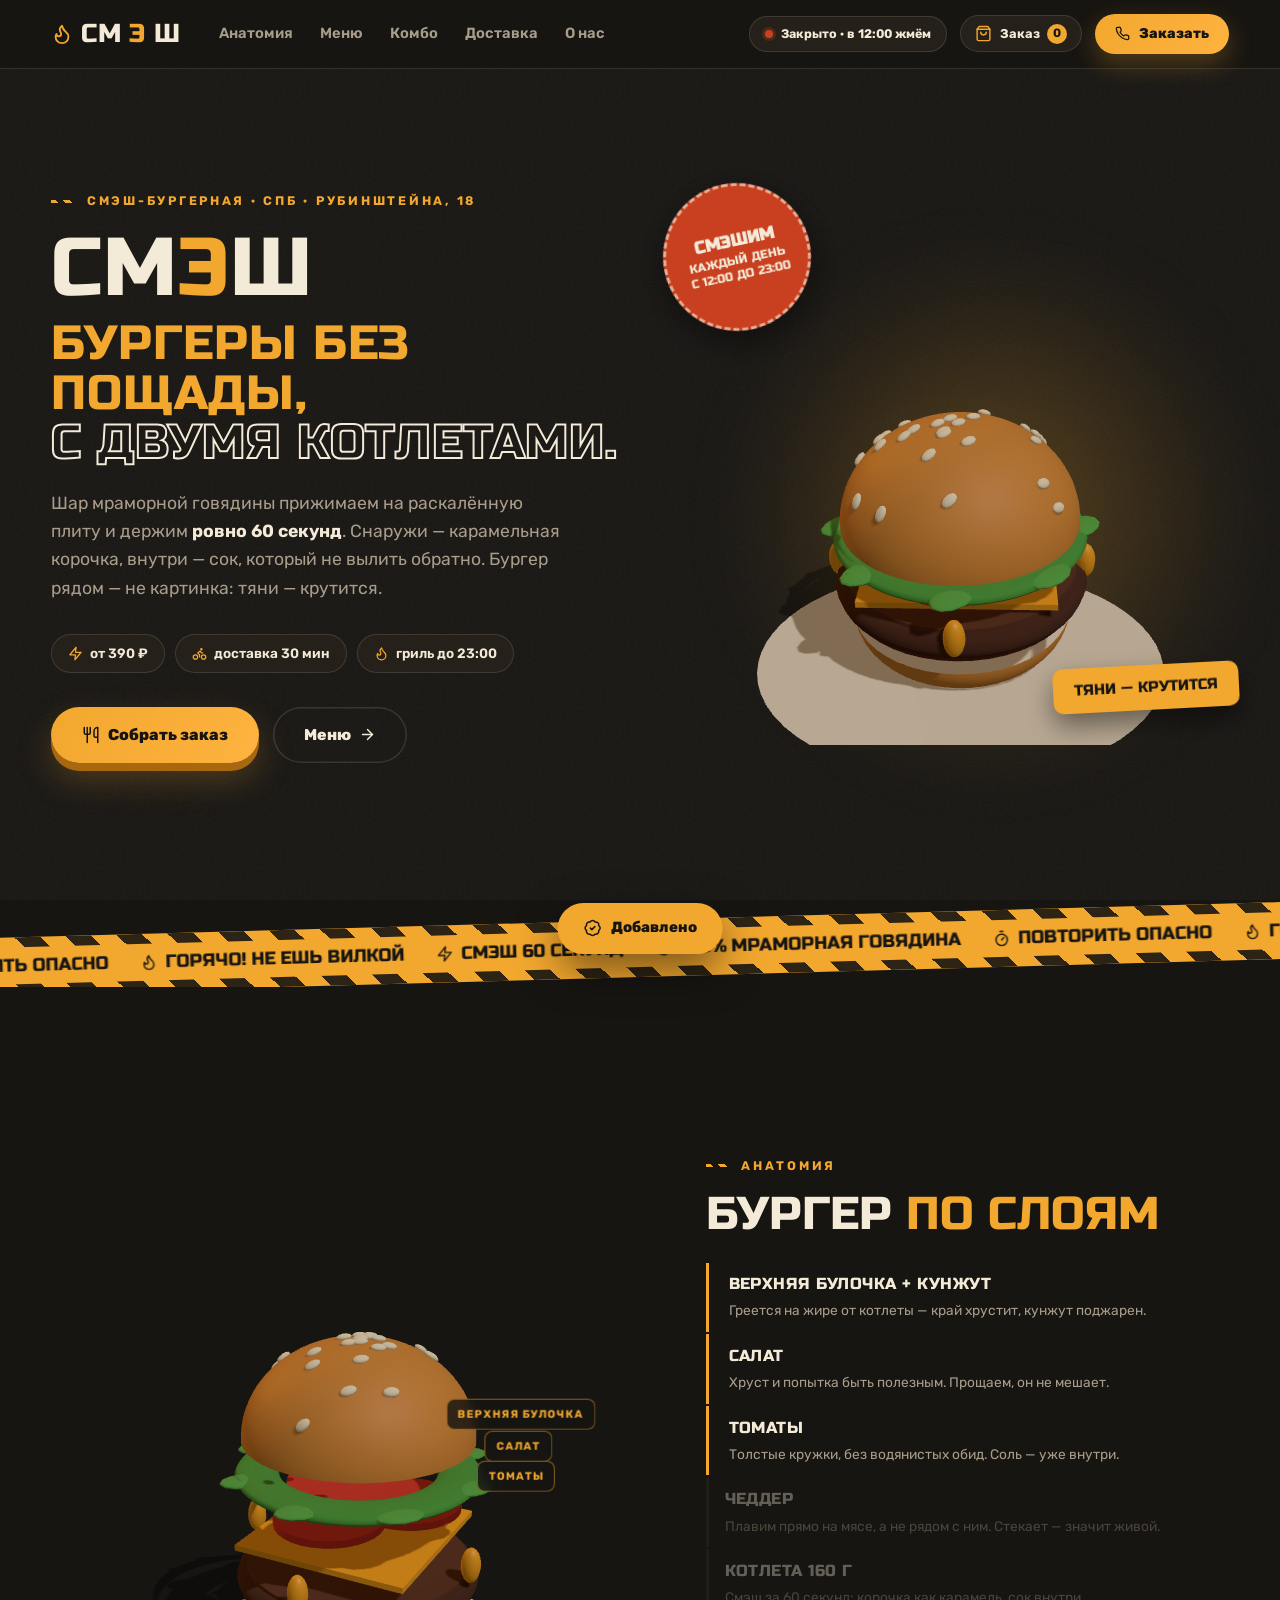
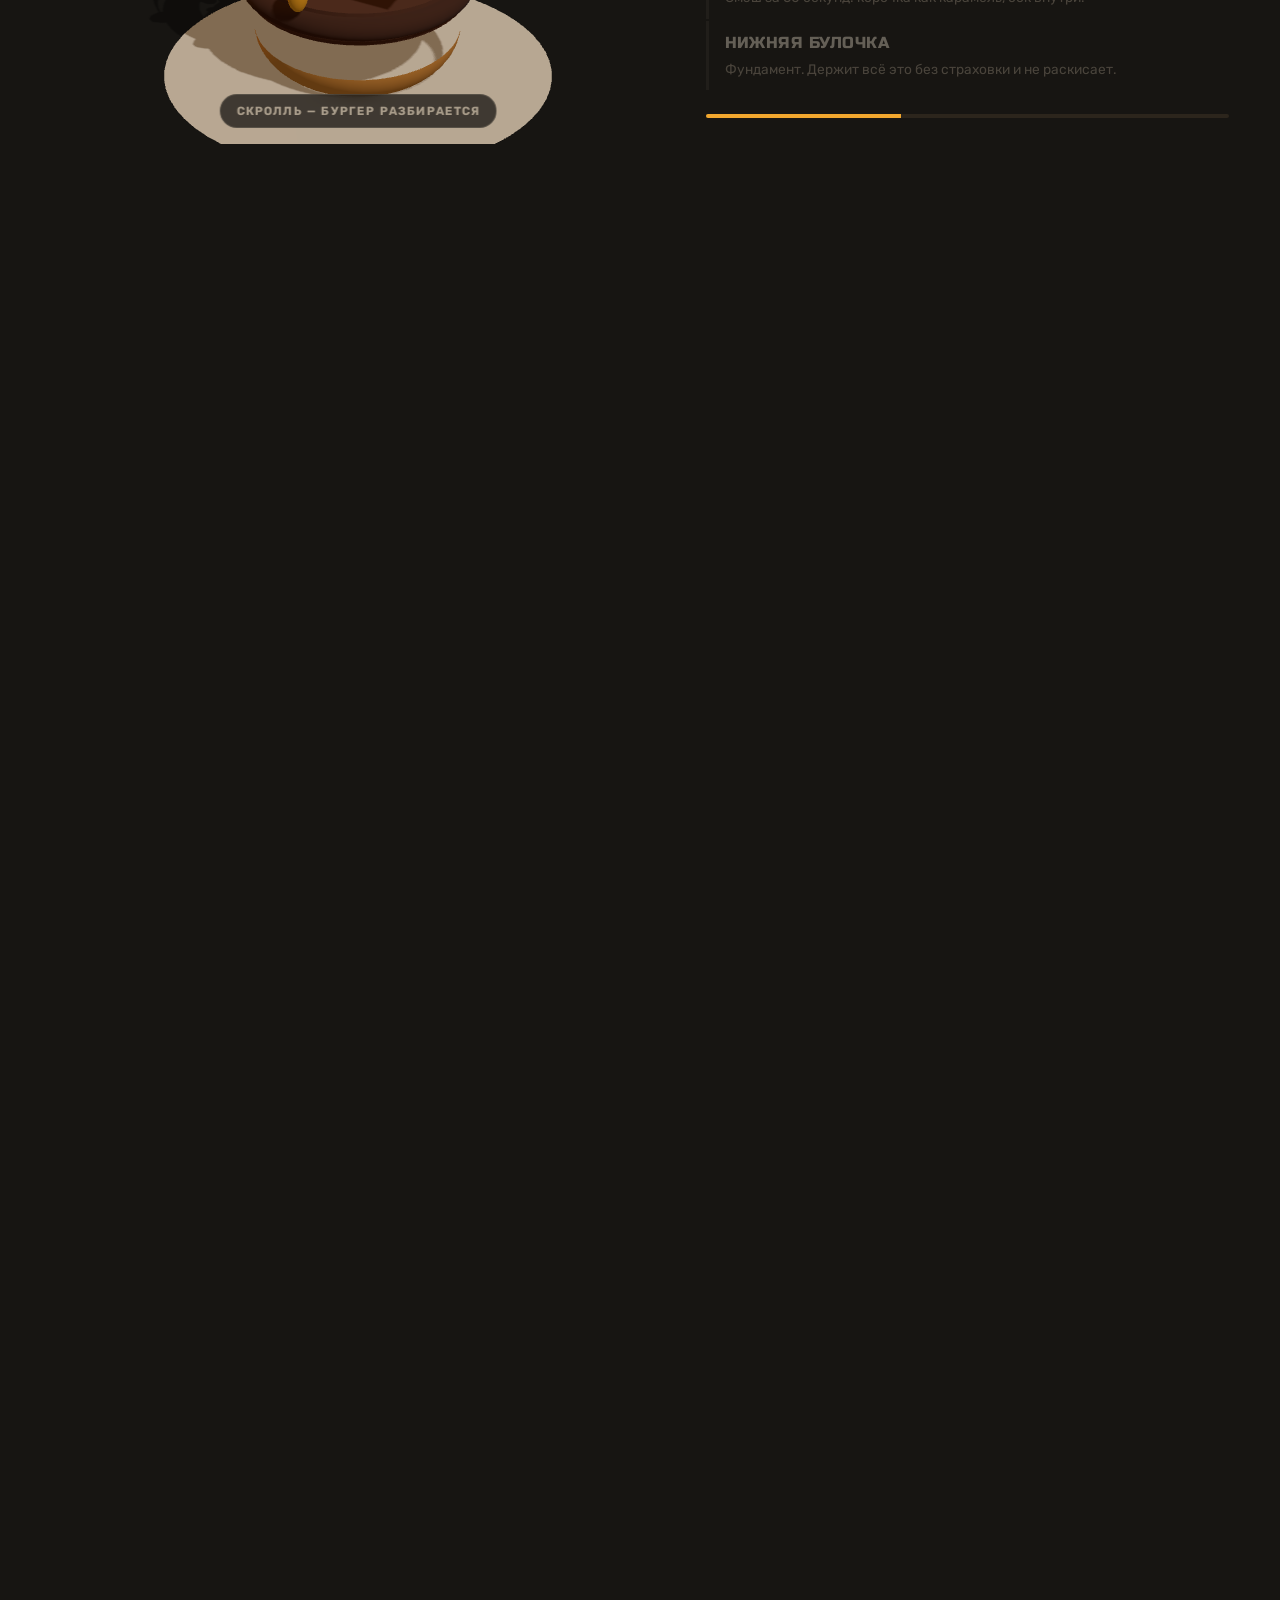
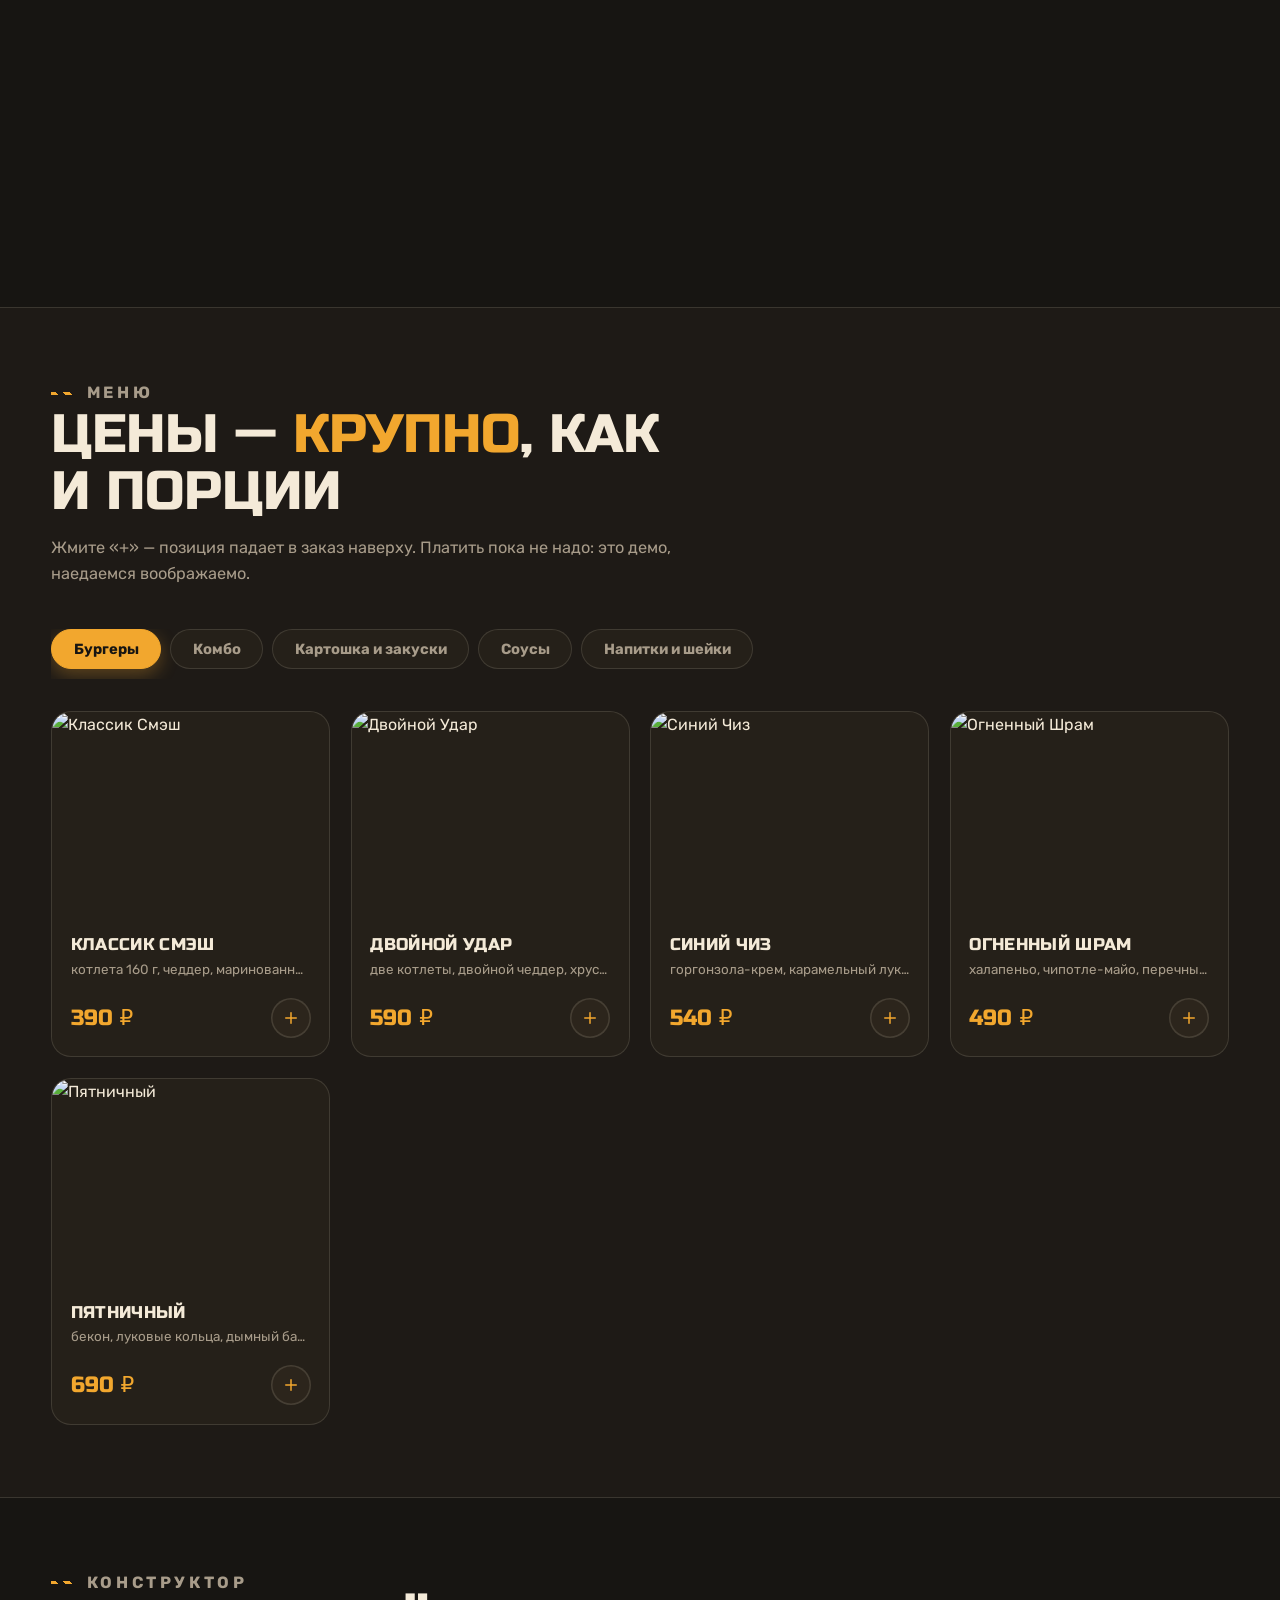
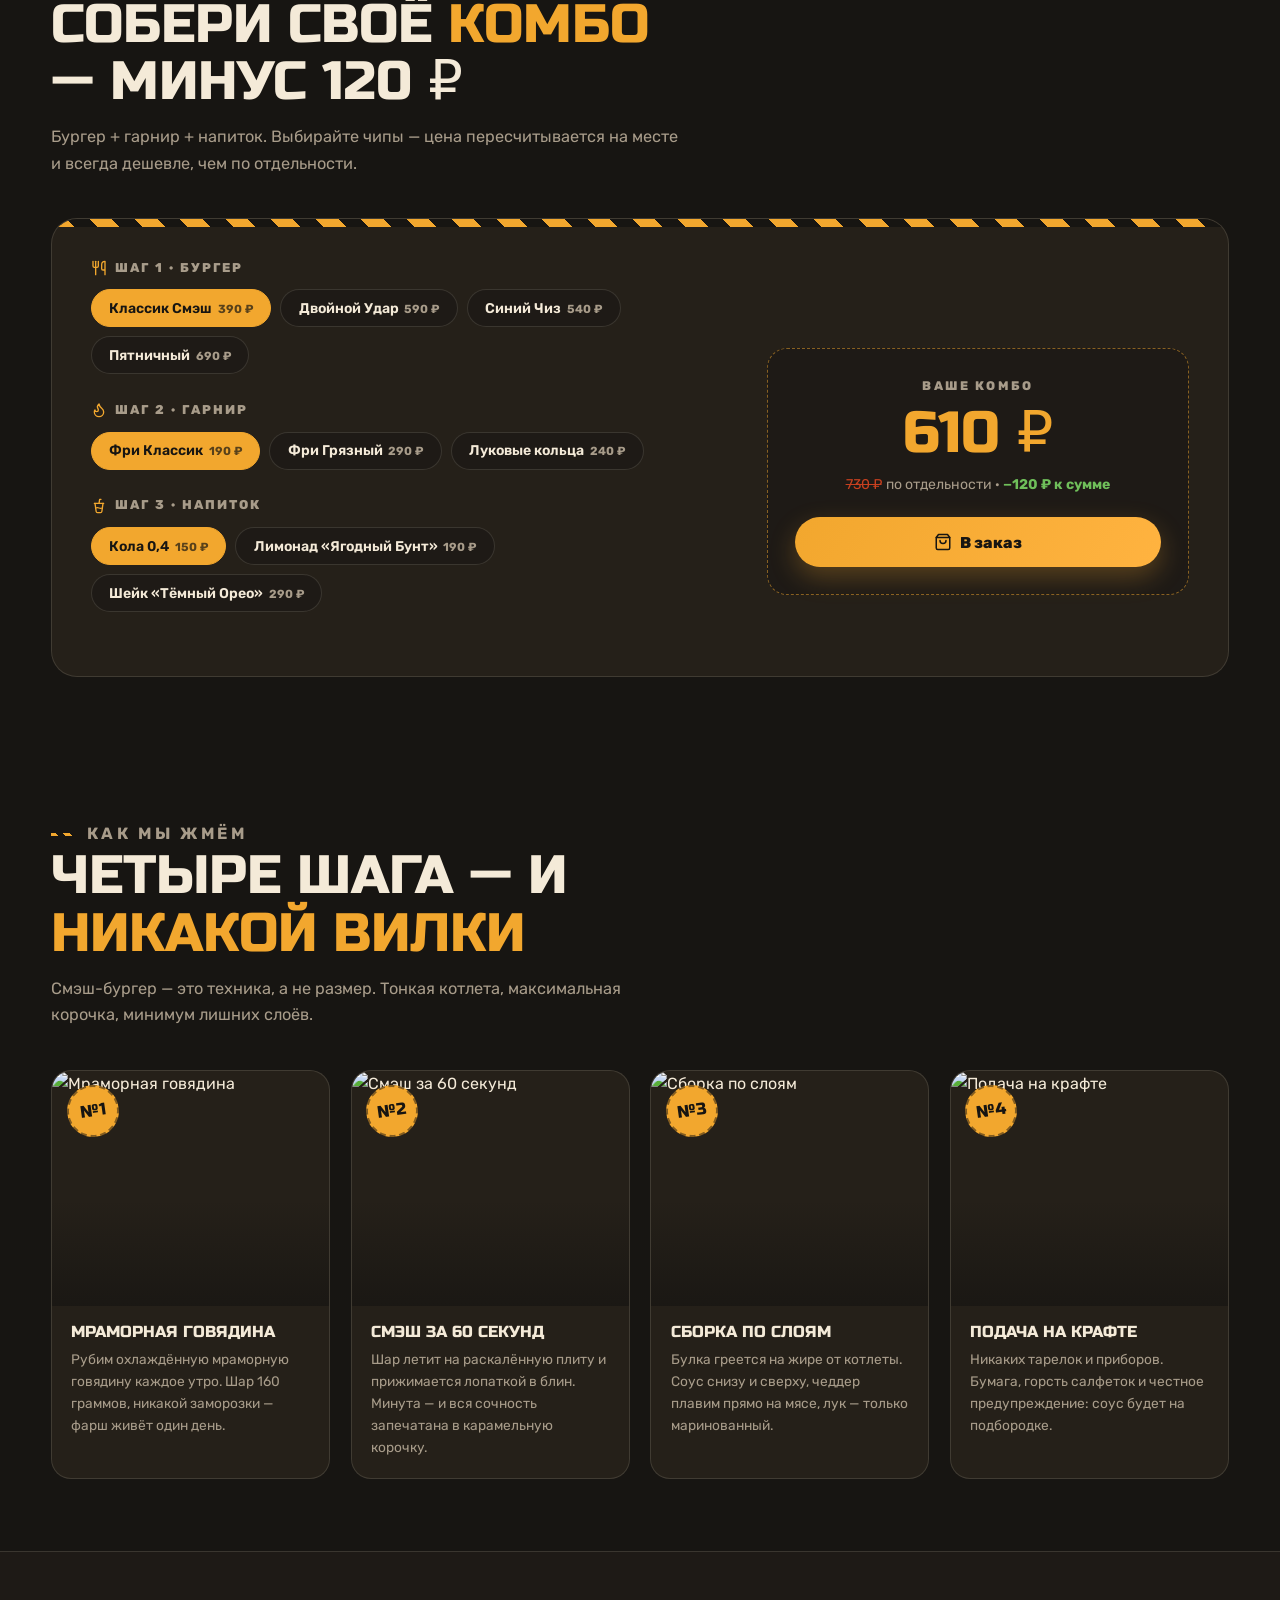
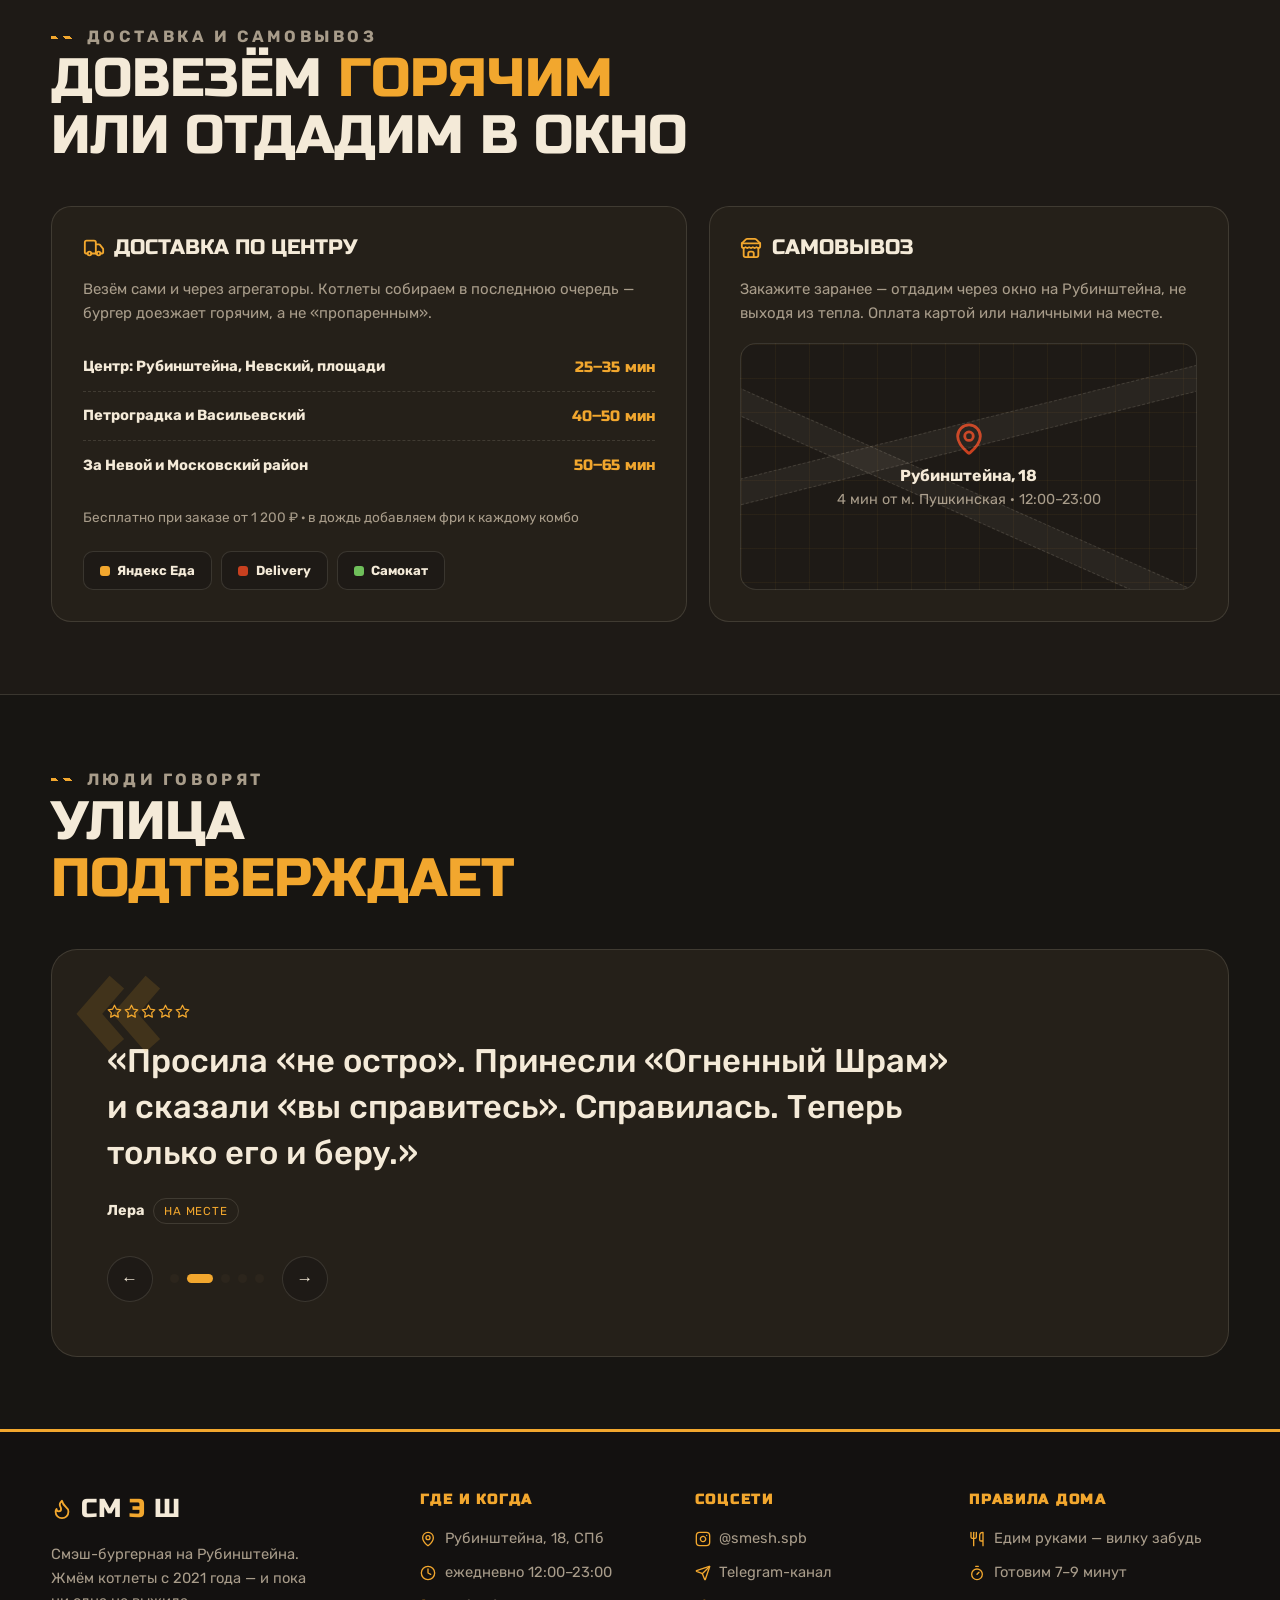
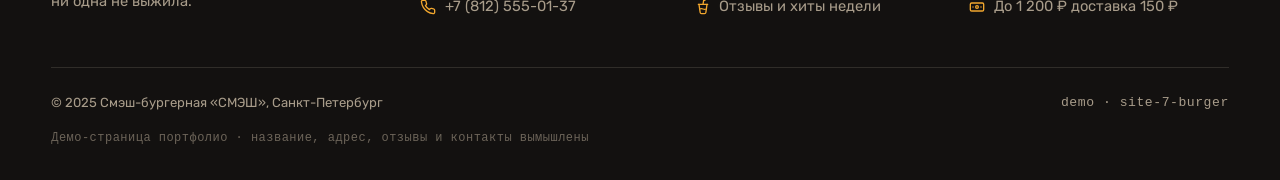
==== commit 6bad2656: "SMASH 3D burger redesign" ====
--- a/demos/smash/index.html
+++ b/demos/smash/index.html
@@ -1,6 +1,6 @@
-<!DOCTYPE html><html lang="ru"><head><meta charset="utf-8"><meta name="viewport" content="width=device-width, initial-scale=1.0"><meta name="description" content="СМЭШ — смэш-бургерная на Рубинштейна в Петербурге. Мраморная говядина, смэш на гриле за 60 секунд, доставка и самовывоз до 23:00."><link rel="icon" type="image/svg+xml" href="/favicon.svg"><link rel="icon" href="/favicon.ico"><meta name="generator" content="Astro v7.3.8"><title>СМЭШ — смэш-бургеры без пощады · СПб, Рубинштейна</title><link rel="preconnect" href="https://fonts.googleapis.com"><link rel="preconnect" href="https://fonts.gstatic.com" crossorigin><link href="https://fonts.googleapis.com/css2?family=Russo+One&family=Rubik:wght@400;500;600;700;800&display=swap" rel="stylesheet"><link rel="stylesheet" href="/_astro/index.DlYridQ9.css"></head><body id="top"><!-- HEADER --><header class="header"><div class="container header-inner"><a class="logo" href="#top"><span class="flame"><svg width="22" height="22" viewBox="0 0 24 24" fill="none" stroke="currentColor" stroke-width="2" stroke-linecap="round" stroke-linejoin="round" aria-hidden="true">
-    <path d="M8.5 14.5A2.5 2.5 0 0 0 11 12c0-1.38-.5-2-1-3-1.072-2.143-.224-4.054 2-6 .5 2.5 2 4.9 4 6.5 2 1.6 3 3.5 3 5.5a7 7 0 1 1-14 0c0-1.153.433-2.294 1-3a2.5 2.5 0 0 0 2.5 2.5z"/>
-  </svg></span>СМ<em>Э</em>Ш</a><nav class="nav" id="nav"><a href="#menu">Меню</a><a href="#combo">Комбо</a><a href="#delivery">Доставка</a><a href="#about">О нас</a></nav><div class="header-right"><span class="status" id="status"><span class="dot"></span><span id="status-text">До 23:00 · Пушкинская</span></span><span class="cart-chip" id="cart-chip" title="Ваш заказ"><svg width="17" height="17" viewBox="0 0 24 24" fill="none" stroke="currentColor" stroke-width="2" stroke-linecap="round" stroke-linejoin="round" aria-hidden="true">
+<!DOCTYPE html><html lang="ru"><head><meta charset="utf-8"><meta name="viewport" content="width=device-width, initial-scale=1.0"><meta name="description" content="СМЭШ — смэш-бургерная на Рубинштейна в Петербурге. Мраморная говядина, смэш на гриле за 60 секунд, доставка и самовывоз до 23:00."><link rel="icon" type="image/svg+xml" href="/favicon.svg"><link rel="icon" href="/favicon.ico"><meta name="generator" content="Astro v7.3.8"><title>СМЭШ — смэш-бургеры без пощады · СПб, Рубинштейна</title><link rel="preconnect" href="https://fonts.googleapis.com"><link rel="preconnect" href="https://fonts.gstatic.com" crossorigin><link href="https://fonts.googleapis.com/css2?family=Russo+One&family=Rubik:wght@400;500;600;700;800&display=swap" rel="stylesheet"><link rel="stylesheet" href="/_astro/index.3BMbCZi4.css"></head><body id="top"><!-- HEADER --><header class="header"><div class="container header-inner"><a class="logo" href="#top"><span class="flame"><svg width="22" height="22" viewBox="0 0 24 24" fill="none" stroke="currentColor" stroke-width="2" stroke-linecap="round" stroke-linejoin="round" aria-hidden="true">
+    <path d="M8.5 14.5A2.5 2.5 0 0 0 11 12c0-1.38-.5-2-1-3-1.072-2.143-.224-4.054 2-6 .5 2.5 2 4.9 4 6.5 2 1.6 3 3.5 3 5.5a7 7 0 1 1-14 0c0-1.153.433-2.294 1-3a2.5 2.5 0 0 0 2.5 2.5z"/>
+  </svg></span>СМ<em>Э</em>Ш</a><nav class="nav" id="nav"><a href="#anatomy">Анатомия</a><a href="#menu">Меню</a><a href="#combo">Комбо</a><a href="#delivery">Доставка</a><a href="#about">О нас</a></nav><div class="header-right"><span class="status" id="status"><span class="dot"></span><span id="status-text">До 23:00 · Пушкинская</span></span><span class="cart-chip" id="cart-chip" title="Ваш заказ"><svg width="17" height="17" viewBox="0 0 24 24" fill="none" stroke="currentColor" stroke-width="2" stroke-linecap="round" stroke-linejoin="round" aria-hidden="true">
     <path d="M6 2 3 6v14a2 2 0 0 0 2 2h14a2 2 0 0 0 2-2V6l-3-4Z"/>
     <path d="M3 6h18"/>
     <path d="M16 10a4 4 0 0 1-8 0"/>
@@ -10,7 +10,7 @@
     <path d="M4 6h16"/>
     <path d="M4 12h16"/>
     <path d="M4 18h16"/>
-  </svg></button></div></div></header><main><!-- HERO --><section class="hero"><div class="container hero-grid"><div><p class="eyebrow">Смэш-бургерная · СПб · Рубинштейна, 18</p><h1>Смэш-бургеры.<span class="row2">Без пощады.</span><span class="row3">С двумя котлетами.</span></h1><p class="hero-sub">Шар мраморной говядины прижимаем на раскалённую плиту и держим <strong>ровно 60 секунд</strong>. Снаружи — карамельная корочка, внутри — сок, который не вылить обратно. Едят руками, молчат с полным ртом.</p><div class="hero-chips"><span class="chip"><svg width="15" height="15" viewBox="0 0 24 24" fill="none" stroke="currentColor" stroke-width="2" stroke-linecap="round" stroke-linejoin="round" aria-hidden="true">
+  </svg></button></div></div></header><main><!-- HERO --><section class="hero"><div class="container hero-grid"><div><p class="eyebrow">Смэш-бургерная · СПб · Рубинштейна, 18</p><h1>СМ<em>Э</em>Ш<span class="row2">бургеры без пощады,</span><span class="row3">с двумя котлетами.</span></h1><p class="hero-sub">Шар мраморной говядины прижимаем на раскалённую плиту и держим <strong>ровно 60 секунд</strong>. Снаружи — карамельная корочка, внутри — сок, который не вылить обратно. Бургер рядом — не картинка: тяни — крутится.</p><div class="hero-chips"><span class="chip"><svg width="15" height="15" viewBox="0 0 24 24" fill="none" stroke="currentColor" stroke-width="2" stroke-linecap="round" stroke-linejoin="round" aria-hidden="true">
     <polygon points="13 2 3 14 12 14 11 22 21 10 12 10 13 2"/>
   </svg>от 390 ₽</span><span class="chip"><svg width="15" height="15" viewBox="0 0 24 24" fill="none" stroke="currentColor" stroke-width="2" stroke-linecap="round" stroke-linejoin="round" aria-hidden="true">
     <circle cx="18.5" cy="17.5" r="3.5"/>
@@ -19,14 +19,14 @@
     <path d="M12 17.5V14l-3-3 4-3 2 3h2"/>
   </svg>доставка 30 мин</span><span class="chip"><svg width="15" height="15" viewBox="0 0 24 24" fill="none" stroke="currentColor" stroke-width="2" stroke-linecap="round" stroke-linejoin="round" aria-hidden="true">
     <path d="M8.5 14.5A2.5 2.5 0 0 0 11 12c0-1.38-.5-2-1-3-1.072-2.143-.224-4.054 2-6 .5 2.5 2 4.9 4 6.5 2 1.6 3 3.5 3 5.5a7 7 0 1 1-14 0c0-1.153.433-2.294 1-3a2.5 2.5 0 0 0 2.5 2.5z"/>
-  </svg>гриль до 23:00</span></div><div class="hero-actions"><a class="btn btn-fire" href="#menu"><svg width="18" height="18" viewBox="0 0 24 24" fill="none" stroke="currentColor" stroke-width="2" stroke-linecap="round" stroke-linejoin="round" aria-hidden="true">
+  </svg>гриль до 23:00</span></div><div class="hero-actions"><a class="btn btn-fire btn-jelly" href="#combo"><svg width="18" height="18" viewBox="0 0 24 24" fill="none" stroke="currentColor" stroke-width="2" stroke-linecap="round" stroke-linejoin="round" aria-hidden="true">
     <path d="M3 2v7c0 1.1.9 2 2 2h4a2 2 0 0 0 2-2V2"/>
     <path d="M7 2v20"/>
     <path d="M21 15V2a5 5 0 0 0-5 5v6c0 1.1.9 2 2 2h3Zm0 0v7"/>
-  </svg>Смотреть меню</a><a class="btn btn-ghost" href="#combo">Собрать комбо<svg width="17" height="17" viewBox="0 0 24 24" fill="none" stroke="currentColor" stroke-width="2" stroke-linecap="round" stroke-linejoin="round" aria-hidden="true">
+  </svg>Собрать заказ</a><a class="btn btn-ghost" href="#menu">Меню<svg width="17" height="17" viewBox="0 0 24 24" fill="none" stroke="currentColor" stroke-width="2" stroke-linecap="round" stroke-linejoin="round" aria-hidden="true">
     <path d="M5 12h14"/>
     <path d="m12 5 7 7-7 7"/>
-  </svg></a></div></div><div class="hero-visual"><div class="hero-glow"></div><div class="stamp" aria-hidden="true"><div class="disc"><span><b>Смэшим</b>каждый день<br>с 12:00 до 23:00</span></div></div><div class="hero-photo"><img src="https://images.unsplash.com/photo-1553979459-d2229ba7433b?auto=format&amp;fit=crop&amp;w=1400&amp;q=80" alt="Двойной смэш-бургер с чеддером крупным планом"></div><div class="hero-tag">60 секунд на плите</div></div></div></section><!-- WARNING TAPE --><div class="tape-wrap" aria-hidden="true"><div class="tape"><div class="tape-line"><span><svg width="17" height="17" viewBox="0 0 24 24" fill="none" stroke="currentColor" stroke-width="2" stroke-linecap="round" stroke-linejoin="round" aria-hidden="true">
+  </svg></a></div></div><div class="hero-visual"><div class="hero-glow"></div><div class="stamp" aria-hidden="true"><div class="disc"><span><b>Смэшим</b>каждый день<br>с 12:00 до 23:00</span></div></div><div class="b3d" id="b3d-hero" aria-label="Интерактивный 3D-бургер: потяните мышью, чтобы вращать"><img class="b3d-fallback" src="https://images.unsplash.com/photo-1553979459-d2229ba7433b?auto=format&amp;fit=crop&amp;w=1400&amp;q=80" alt="Двойной смэш-бургер с чеддером крупным планом" loading="eager"></div><div class="hero-tag">тяни — крутится</div></div></div></section><!-- WARNING TAPE --><div class="tape-wrap" aria-hidden="true"><div class="tape"><div class="tape-inner" id="tape-inner"><div class="tape-line"><span><svg width="17" height="17" viewBox="0 0 24 24" fill="none" stroke="currentColor" stroke-width="2" stroke-linecap="round" stroke-linejoin="round" aria-hidden="true">
     <path d="M8.5 14.5A2.5 2.5 0 0 0 11 12c0-1.38-.5-2-1-3-1.072-2.143-.224-4.054 2-6 .5 2.5 2 4.9 4 6.5 2 1.6 3 3.5 3 5.5a7 7 0 1 1-14 0c0-1.153.433-2.294 1-3a2.5 2.5 0 0 0 2.5 2.5z"/>
   </svg>Горячо! Не ешь вилкой</span><span><svg width="17" height="17" viewBox="0 0 24 24" fill="none" stroke="currentColor" stroke-width="2" stroke-linecap="round" stroke-linejoin="round" aria-hidden="true">
     <polygon points="13 2 3 14 12 14 11 22 21 10 12 10 13 2"/>
@@ -37,7 +37,62 @@
     <line x1="10" x2="14" y1="2" y2="2"/>
     <line x1="12" x2="15" y1="14" y2="11"/>
     <circle cx="12" cy="14" r="8"/>
-  </svg>Повторить опасно</span></div></div></div><!-- MENU --><section class="menu" id="menu"><div class="container"><div class="sec-head reveal"><p class="eyebrow">Меню</p><h2>Цены — <em>крупно</em>, как и порции</h2><p>Жмите «+» — позиция падает в заказ наверху. Платить пока не надо: это демо, наедаемся воображаемо.</p></div><div class="tabs" role="tablist"><button class="tab active" data-tab="burgers" role="tab">Бургеры</button><button class="tab" data-tab="combo" role="tab">Комбо</button><button class="tab" data-tab="sides" role="tab">Картошка и закуски</button><button class="tab" data-tab="sauces" role="tab">Соусы</button><button class="tab" data-tab="drinks" role="tab">Напитки и шейки</button></div><div class="menu-cat" data-cat="burgers" style><div class="dish-grid"><article class="dish reveal" data-delay="0"><div class="ph"><img src="https://images.unsplash.com/photo-1568901346375-23c9450c58cd?auto=format&amp;fit=crop&amp;w=900&amp;q=80" alt="Классик Смэш" loading="lazy"></div><div class="body"><h3>Классик Смэш</h3><div class="desc" title="котлета 160 г, чеддер, маринованный лук, соус СМЭШ">котлета 160 г, чеддер, маринованный лук, соус СМЭШ</div><div class="foot"><span class="price">390 ₽</span><button class="add" data-name="Классик Смэш" aria-label="Добавить Классик Смэш"><svg width="18" height="18" viewBox="0 0 24 24" fill="none" stroke="currentColor" stroke-width="2" stroke-linecap="round" stroke-linejoin="round" aria-hidden="true">
+  </svg>Повторить опасно</span><span><svg width="17" height="17" viewBox="0 0 24 24" fill="none" stroke="currentColor" stroke-width="2" stroke-linecap="round" stroke-linejoin="round" aria-hidden="true">
+    <path d="M8.5 14.5A2.5 2.5 0 0 0 11 12c0-1.38-.5-2-1-3-1.072-2.143-.224-4.054 2-6 .5 2.5 2 4.9 4 6.5 2 1.6 3 3.5 3 5.5a7 7 0 1 1-14 0c0-1.153.433-2.294 1-3a2.5 2.5 0 0 0 2.5 2.5z"/>
+  </svg>Горячо! Не ешь вилкой</span><span><svg width="17" height="17" viewBox="0 0 24 24" fill="none" stroke="currentColor" stroke-width="2" stroke-linecap="round" stroke-linejoin="round" aria-hidden="true">
+    <polygon points="13 2 3 14 12 14 11 22 21 10 12 10 13 2"/>
+  </svg>Смэш 60 секунд</span><span><svg width="17" height="17" viewBox="0 0 24 24" fill="none" stroke="currentColor" stroke-width="2" stroke-linecap="round" stroke-linejoin="round" aria-hidden="true">
+    <path d="M3.85 8.62a4 4 0 0 1 4.78-4.77 4 4 0 0 1 6.74 0 4 4 0 0 1 4.78 4.78 4 4 0 0 1 0 6.74 4 4 0 0 1-4.77 4.78 4 4 0 0 1-6.75 0 4 4 0 0 1-4.78-4.77 4 4 0 0 1 0-6.76Z"/>
+    <path d="m9 12 2 2 4-4"/>
+  </svg>100% мраморная говядина</span><span><svg width="17" height="17" viewBox="0 0 24 24" fill="none" stroke="currentColor" stroke-width="2" stroke-linecap="round" stroke-linejoin="round" aria-hidden="true">
+    <line x1="10" x2="14" y1="2" y2="2"/>
+    <line x1="12" x2="15" y1="14" y2="11"/>
+    <circle cx="12" cy="14" r="8"/>
+  </svg>Повторить опасно</span><span><svg width="17" height="17" viewBox="0 0 24 24" fill="none" stroke="currentColor" stroke-width="2" stroke-linecap="round" stroke-linejoin="round" aria-hidden="true">
+    <path d="M8.5 14.5A2.5 2.5 0 0 0 11 12c0-1.38-.5-2-1-3-1.072-2.143-.224-4.054 2-6 .5 2.5 2 4.9 4 6.5 2 1.6 3 3.5 3 5.5a7 7 0 1 1-14 0c0-1.153.433-2.294 1-3a2.5 2.5 0 0 0 2.5 2.5z"/>
+  </svg>Горячо! Не ешь вилкой</span><span><svg width="17" height="17" viewBox="0 0 24 24" fill="none" stroke="currentColor" stroke-width="2" stroke-linecap="round" stroke-linejoin="round" aria-hidden="true">
+    <polygon points="13 2 3 14 12 14 11 22 21 10 12 10 13 2"/>
+  </svg>Смэш 60 секунд</span><span><svg width="17" height="17" viewBox="0 0 24 24" fill="none" stroke="currentColor" stroke-width="2" stroke-linecap="round" stroke-linejoin="round" aria-hidden="true">
+    <path d="M3.85 8.62a4 4 0 0 1 4.78-4.77 4 4 0 0 1 6.74 0 4 4 0 0 1 4.78 4.78 4 4 0 0 1 0 6.74 4 4 0 0 1-4.77 4.78 4 4 0 0 1-6.75 0 4 4 0 0 1-4.78-4.77 4 4 0 0 1 0-6.76Z"/>
+    <path d="m9 12 2 2 4-4"/>
+  </svg>100% мраморная говядина</span><span><svg width="17" height="17" viewBox="0 0 24 24" fill="none" stroke="currentColor" stroke-width="2" stroke-linecap="round" stroke-linejoin="round" aria-hidden="true">
+    <line x1="10" x2="14" y1="2" y2="2"/>
+    <line x1="12" x2="15" y1="14" y2="11"/>
+    <circle cx="12" cy="14" r="8"/>
+  </svg>Повторить опасно</span></div><div class="tape-line" aria-hidden="true"><span><svg width="17" height="17" viewBox="0 0 24 24" fill="none" stroke="currentColor" stroke-width="2" stroke-linecap="round" stroke-linejoin="round" aria-hidden="true">
+    <path d="M8.5 14.5A2.5 2.5 0 0 0 11 12c0-1.38-.5-2-1-3-1.072-2.143-.224-4.054 2-6 .5 2.5 2 4.9 4 6.5 2 1.6 3 3.5 3 5.5a7 7 0 1 1-14 0c0-1.153.433-2.294 1-3a2.5 2.5 0 0 0 2.5 2.5z"/>
+  </svg>Горячо! Не ешь вилкой</span><span><svg width="17" height="17" viewBox="0 0 24 24" fill="none" stroke="currentColor" stroke-width="2" stroke-linecap="round" stroke-linejoin="round" aria-hidden="true">
+    <polygon points="13 2 3 14 12 14 11 22 21 10 12 10 13 2"/>
+  </svg>Смэш 60 секунд</span><span><svg width="17" height="17" viewBox="0 0 24 24" fill="none" stroke="currentColor" stroke-width="2" stroke-linecap="round" stroke-linejoin="round" aria-hidden="true">
+    <path d="M3.85 8.62a4 4 0 0 1 4.78-4.77 4 4 0 0 1 6.74 0 4 4 0 0 1 4.78 4.78 4 4 0 0 1 0 6.74 4 4 0 0 1-4.77 4.78 4 4 0 0 1-6.75 0 4 4 0 0 1-4.78-4.77 4 4 0 0 1 0-6.76Z"/>
+    <path d="m9 12 2 2 4-4"/>
+  </svg>100% мраморная говядина</span><span><svg width="17" height="17" viewBox="0 0 24 24" fill="none" stroke="currentColor" stroke-width="2" stroke-linecap="round" stroke-linejoin="round" aria-hidden="true">
+    <line x1="10" x2="14" y1="2" y2="2"/>
+    <line x1="12" x2="15" y1="14" y2="11"/>
+    <circle cx="12" cy="14" r="8"/>
+  </svg>Повторить опасно</span><span><svg width="17" height="17" viewBox="0 0 24 24" fill="none" stroke="currentColor" stroke-width="2" stroke-linecap="round" stroke-linejoin="round" aria-hidden="true">
+    <path d="M8.5 14.5A2.5 2.5 0 0 0 11 12c0-1.38-.5-2-1-3-1.072-2.143-.224-4.054 2-6 .5 2.5 2 4.9 4 6.5 2 1.6 3 3.5 3 5.5a7 7 0 1 1-14 0c0-1.153.433-2.294 1-3a2.5 2.5 0 0 0 2.5 2.5z"/>
+  </svg>Горячо! Не ешь вилкой</span><span><svg width="17" height="17" viewBox="0 0 24 24" fill="none" stroke="currentColor" stroke-width="2" stroke-linecap="round" stroke-linejoin="round" aria-hidden="true">
+    <polygon points="13 2 3 14 12 14 11 22 21 10 12 10 13 2"/>
+  </svg>Смэш 60 секунд</span><span><svg width="17" height="17" viewBox="0 0 24 24" fill="none" stroke="currentColor" stroke-width="2" stroke-linecap="round" stroke-linejoin="round" aria-hidden="true">
+    <path d="M3.85 8.62a4 4 0 0 1 4.78-4.77 4 4 0 0 1 6.74 0 4 4 0 0 1 4.78 4.78 4 4 0 0 1 0 6.74 4 4 0 0 1-4.77 4.78 4 4 0 0 1-6.75 0 4 4 0 0 1-4.78-4.77 4 4 0 0 1 0-6.76Z"/>
+    <path d="m9 12 2 2 4-4"/>
+  </svg>100% мраморная говядина</span><span><svg width="17" height="17" viewBox="0 0 24 24" fill="none" stroke="currentColor" stroke-width="2" stroke-linecap="round" stroke-linejoin="round" aria-hidden="true">
+    <line x1="10" x2="14" y1="2" y2="2"/>
+    <line x1="12" x2="15" y1="14" y2="11"/>
+    <circle cx="12" cy="14" r="8"/>
+  </svg>Повторить опасно</span><span><svg width="17" height="17" viewBox="0 0 24 24" fill="none" stroke="currentColor" stroke-width="2" stroke-linecap="round" stroke-linejoin="round" aria-hidden="true">
+    <path d="M8.5 14.5A2.5 2.5 0 0 0 11 12c0-1.38-.5-2-1-3-1.072-2.143-.224-4.054 2-6 .5 2.5 2 4.9 4 6.5 2 1.6 3 3.5 3 5.5a7 7 0 1 1-14 0c0-1.153.433-2.294 1-3a2.5 2.5 0 0 0 2.5 2.5z"/>
+  </svg>Горячо! Не ешь вилкой</span><span><svg width="17" height="17" viewBox="0 0 24 24" fill="none" stroke="currentColor" stroke-width="2" stroke-linecap="round" stroke-linejoin="round" aria-hidden="true">
+    <polygon points="13 2 3 14 12 14 11 22 21 10 12 10 13 2"/>
+  </svg>Смэш 60 секунд</span><span><svg width="17" height="17" viewBox="0 0 24 24" fill="none" stroke="currentColor" stroke-width="2" stroke-linecap="round" stroke-linejoin="round" aria-hidden="true">
+    <path d="M3.85 8.62a4 4 0 0 1 4.78-4.77 4 4 0 0 1 6.74 0 4 4 0 0 1 4.78 4.78 4 4 0 0 1 0 6.74 4 4 0 0 1-4.77 4.78 4 4 0 0 1-6.75 0 4 4 0 0 1-4.78-4.77 4 4 0 0 1 0-6.76Z"/>
+    <path d="m9 12 2 2 4-4"/>
+  </svg>100% мраморная говядина</span><span><svg width="17" height="17" viewBox="0 0 24 24" fill="none" stroke="currentColor" stroke-width="2" stroke-linecap="round" stroke-linejoin="round" aria-hidden="true">
+    <line x1="10" x2="14" y1="2" y2="2"/>
+    <line x1="12" x2="15" y1="14" y2="11"/>
+    <circle cx="12" cy="14" r="8"/>
+  </svg>Повторить опасно</span></div></div></div></div><!-- ANATOMY: бургер разбирается по слоям на скролле --><section class="anatomy" id="anatomy"><div class="anat-sticky"><div class="container anat-grid"><div class="anat-stage"><div class="b3d" id="b3d-anat" aria-label="3D-бургер, разобранный по слоям"><img class="b3d-fallback" src="https://images.unsplash.com/photo-1553979459-d2229ba7433b?auto=format&amp;fit=crop&amp;w=1400&amp;q=80" alt="Смэш-бургер СМЭШ крупным планом" loading="lazy"></div><div class="anat-tags" id="anat-tags" aria-hidden="true"></div><span class="b3d-hint">скролль — бургер разбирается</span></div><div class="anat-list"><p class="eyebrow">Анатомия</p><h2 class="anat-h2">Бургер <em>по слоям</em></h2><ol class="anat-items"><li class="anat-item"><b>Верхняя булочка + кунжут</b><span>Греется на жире от котлеты — край хрустит, кунжут поджарен.</span></li><li class="anat-item"><b>Салат</b><span>Хруст и попытка быть полезным. Прощаем, он не мешает.</span></li><li class="anat-item"><b>Томаты</b><span>Толстые кружки, без водянистых обид. Соль — уже внутри.</span></li><li class="anat-item"><b>Чеддер</b><span>Плавим прямо на мясе, а не рядом с ним. Стекает — значит живой.</span></li><li class="anat-item"><b>Котлета 160 г</b><span>Смэш за 60 секунд: корочка как карамель, сок внутри.</span></li><li class="anat-item"><b>Нижняя булочка</b><span>Фундамент. Держит всё это без страховки и не раскисает.</span></li></ol><div class="anat-bar" aria-hidden="true"><i id="anat-bar"></i></div></div></div></div></section><!-- MENU --><section class="menu" id="menu"><div class="container"><div class="sec-head reveal"><p class="eyebrow">Меню</p><h2>Цены — <em>крупно</em>, как и порции</h2><p>Жмите «+» — позиция падает в заказ наверху. Платить пока не надо: это демо, наедаемся воображаемо.</p></div><div class="tabs" role="tablist"><button class="tab active" data-tab="burgers" role="tab">Бургеры</button><button class="tab" data-tab="combo" role="tab">Комбо</button><button class="tab" data-tab="sides" role="tab">Картошка и закуски</button><button class="tab" data-tab="sauces" role="tab">Соусы</button><button class="tab" data-tab="drinks" role="tab">Напитки и шейки</button></div><div class="menu-cat" data-cat="burgers" style><div class="dish-grid"><article class="dish reveal" data-delay="0"><div class="ph"><img src="https://images.unsplash.com/photo-1568901346375-23c9450c58cd?auto=format&amp;fit=crop&amp;w=900&amp;q=80" alt="Классик Смэш" loading="lazy"></div><div class="body"><h3>Классик Смэш</h3><div class="desc" title="котлета 160 г, чеддер, маринованный лук, соус СМЭШ">котлета 160 г, чеддер, маринованный лук, соус СМЭШ</div><div class="foot"><span class="price">390 ₽</span><button class="add" data-name="Классик Смэш" aria-label="Добавить Классик Смэш"><svg width="18" height="18" viewBox="0 0 24 24" fill="none" stroke="currentColor" stroke-width="2" stroke-linecap="round" stroke-linejoin="round" aria-hidden="true">
     <path d="M5 12h14"/>
     <path d="M12 5v14"/>
   </svg></button></div></div></article><article class="dish reveal" data-delay="1"><div class="ph"><img src="https://images.unsplash.com/photo-1572802419224-296b0aeee0d9?auto=format&amp;fit=crop&amp;w=900&amp;q=80" alt="Двойной Удар" loading="lazy"></div><div class="body"><h3>Двойной Удар</h3><div class="desc" title="две котлеты, двойной чеддер, хрустящий бекон">две котлеты, двойной чеддер, хрустящий бекон</div><div class="foot"><span class="price">590 ₽</span><button class="add" data-name="Двойной Удар" aria-label="Добавить Двойной Удар"><svg width="18" height="18" viewBox="0 0 24 24" fill="none" stroke="currentColor" stroke-width="2" stroke-linecap="round" stroke-linejoin="round" aria-hidden="true">
@@ -139,57 +194,57 @@
   </svg>Самовывоз</h3><p>Закажите заранее — отдадим через окно на Рубинштейна, не выходя из тепла. Оплата картой или наличными на месте.</p><div class="mapbox" aria-hidden="true"><div class="street" style="top:32%"></div><div class="street s2"></div><div><span class="pin"><svg width="34" height="34" viewBox="0 0 24 24" fill="none" stroke="currentColor" stroke-width="2" stroke-linecap="round" stroke-linejoin="round" aria-hidden="true">
     <path d="M20 10c0 4.993-5.539 10.193-7.399 11.799a1 1 0 0 1-1.202 0C9.539 20.193 4 14.993 4 10a8 8 0 0 1 16 0"/>
     <circle cx="12" cy="10" r="3"/>
-  </svg></span><b>Рубинштейна, 18</b>4 мин от м. Пушкинская · 12:00–23:00</div></div></div></div></div></section><!-- REVIEWS --><section id="reviews"><div class="container"><div class="sec-head reveal"><p class="eyebrow">Люди говорят</p><h2>Улица <em>подтверждает</em></h2></div></div><div class="container"><div class="rev-track"><article class="rev reveal"><div class="stars"><svg width="15" height="15" viewBox="0 0 24 24" fill="none" stroke="currentColor" stroke-width="2" stroke-linecap="round" stroke-linejoin="round" aria-hidden="true">
-    <polygon points="12 2 15.09 8.26 22 9.27 17 14.14 18.18 21.02 12 17.77 5.82 21.02 7 14.14 2 9.27 8.91 8.26 12 2"/>
-  </svg><svg width="15" height="15" viewBox="0 0 24 24" fill="none" stroke="currentColor" stroke-width="2" stroke-linecap="round" stroke-linejoin="round" aria-hidden="true">
-    <polygon points="12 2 15.09 8.26 22 9.27 17 14.14 18.18 21.02 12 17.77 5.82 21.02 7 14.14 2 9.27 8.91 8.26 12 2"/>
-  </svg><svg width="15" height="15" viewBox="0 0 24 24" fill="none" stroke="currentColor" stroke-width="2" stroke-linecap="round" stroke-linejoin="round" aria-hidden="true">
-    <polygon points="12 2 15.09 8.26 22 9.27 17 14.14 18.18 21.02 12 17.77 5.82 21.02 7 14.14 2 9.27 8.91 8.26 12 2"/>
-  </svg><svg width="15" height="15" viewBox="0 0 24 24" fill="none" stroke="currentColor" stroke-width="2" stroke-linecap="round" stroke-linejoin="round" aria-hidden="true">
-    <polygon points="12 2 15.09 8.26 22 9.27 17 14.14 18.18 21.02 12 17.77 5.82 21.02 7 14.14 2 9.27 8.91 8.26 12 2"/>
-  </svg><svg width="15" height="15" viewBox="0 0 24 24" fill="none" stroke="currentColor" stroke-width="2" stroke-linecap="round" stroke-linejoin="round" aria-hidden="true">
-    <polygon points="12 2 15.09 8.26 22 9.27 17 14.14 18.18 21.02 12 17.77 5.82 21.02 7 14.14 2 9.27 8.91 8.26 12 2"/>
-  </svg></div><p>«Заказал «Двойной Удар» в одиннадцать вечера. Привезли за 25 минут, ещё шипел. Подушка теперь пахнет успехом.»</p><div class="who"><b style="color:var(--cream)">Гоша</b><span class="src">доставка</span></div></article><article class="rev reveal"><div class="stars"><svg width="15" height="15" viewBox="0 0 24 24" fill="none" stroke="currentColor" stroke-width="2" stroke-linecap="round" stroke-linejoin="round" aria-hidden="true">
-    <polygon points="12 2 15.09 8.26 22 9.27 17 14.14 18.18 21.02 12 17.77 5.82 21.02 7 14.14 2 9.27 8.91 8.26 12 2"/>
-  </svg><svg width="15" height="15" viewBox="0 0 24 24" fill="none" stroke="currentColor" stroke-width="2" stroke-linecap="round" stroke-linejoin="round" aria-hidden="true">
-    <polygon points="12 2 15.09 8.26 22 9.27 17 14.14 18.18 21.02 12 17.77 5.82 21.02 7 14.14 2 9.27 8.91 8.26 12 2"/>
-  </svg><svg width="15" height="15" viewBox="0 0 24 24" fill="none" stroke="currentColor" stroke-width="2" stroke-linecap="round" stroke-linejoin="round" aria-hidden="true">
-    <polygon points="12 2 15.09 8.26 22 9.27 17 14.14 18.18 21.02 12 17.77 5.82 21.02 7 14.14 2 9.27 8.91 8.26 12 2"/>
-  </svg><svg width="15" height="15" viewBox="0 0 24 24" fill="none" stroke="currentColor" stroke-width="2" stroke-linecap="round" stroke-linejoin="round" aria-hidden="true">
-    <polygon points="12 2 15.09 8.26 22 9.27 17 14.14 18.18 21.02 12 17.77 5.82 21.02 7 14.14 2 9.27 8.91 8.26 12 2"/>
-  </svg><svg width="15" height="15" viewBox="0 0 24 24" fill="none" stroke="currentColor" stroke-width="2" stroke-linecap="round" stroke-linejoin="round" aria-hidden="true">
-    <polygon points="12 2 15.09 8.26 22 9.27 17 14.14 18.18 21.02 12 17.77 5.82 21.02 7 14.14 2 9.27 8.91 8.26 12 2"/>
-  </svg></div><p>«Просила «не остро». Принесли «Огненный Шрам» и сказали «вы справитесь». Справилась. Теперь только его и беру.»</p><div class="who"><b style="color:var(--cream)">Лера</b><span class="src">на месте</span></div></article><article class="rev reveal"><div class="stars"><svg width="15" height="15" viewBox="0 0 24 24" fill="none" stroke="currentColor" stroke-width="2" stroke-linecap="round" stroke-linejoin="round" aria-hidden="true">
-    <polygon points="12 2 15.09 8.26 22 9.27 17 14.14 18.18 21.02 12 17.77 5.82 21.02 7 14.14 2 9.27 8.91 8.26 12 2"/>
-  </svg><svg width="15" height="15" viewBox="0 0 24 24" fill="none" stroke="currentColor" stroke-width="2" stroke-linecap="round" stroke-linejoin="round" aria-hidden="true">
-    <polygon points="12 2 15.09 8.26 22 9.27 17 14.14 18.18 21.02 12 17.77 5.82 21.02 7 14.14 2 9.27 8.91 8.26 12 2"/>
-  </svg><svg width="15" height="15" viewBox="0 0 24 24" fill="none" stroke="currentColor" stroke-width="2" stroke-linecap="round" stroke-linejoin="round" aria-hidden="true">
-    <polygon points="12 2 15.09 8.26 22 9.27 17 14.14 18.18 21.02 12 17.77 5.82 21.02 7 14.14 2 9.27 8.91 8.26 12 2"/>
-  </svg><svg width="15" height="15" viewBox="0 0 24 24" fill="none" stroke="currentColor" stroke-width="2" stroke-linecap="round" stroke-linejoin="round" aria-hidden="true">
-    <polygon points="12 2 15.09 8.26 22 9.27 17 14.14 18.18 21.02 12 17.77 5.82 21.02 7 14.14 2 9.27 8.91 8.26 12 2"/>
-  </svg><svg width="15" height="15" viewBox="0 0 24 24" fill="none" stroke="currentColor" stroke-width="2" stroke-linecap="round" stroke-linejoin="round" aria-hidden="true">
-    <polygon points="12 2 15.09 8.26 22 9.27 17 14.14 18.18 21.02 12 17.77 5.82 21.02 7 14.14 2 9.27 8.91 8.26 12 2"/>
-  </svg></div><p>««Стая» на четверых ушла за девять минут. Считали. Кто-то даже соус лизнул с крафта, не будем показывать пальцем.»</p><div class="who"><b style="color:var(--cream)">Тимур и компания</b><span class="src">доставка</span></div></article><article class="rev reveal"><div class="stars"><svg width="15" height="15" viewBox="0 0 24 24" fill="none" stroke="currentColor" stroke-width="2" stroke-linecap="round" stroke-linejoin="round" aria-hidden="true">
-    <polygon points="12 2 15.09 8.26 22 9.27 17 14.14 18.18 21.02 12 17.77 5.82 21.02 7 14.14 2 9.27 8.91 8.26 12 2"/>
-  </svg><svg width="15" height="15" viewBox="0 0 24 24" fill="none" stroke="currentColor" stroke-width="2" stroke-linecap="round" stroke-linejoin="round" aria-hidden="true">
-    <polygon points="12 2 15.09 8.26 22 9.27 17 14.14 18.18 21.02 12 17.77 5.82 21.02 7 14.14 2 9.27 8.91 8.26 12 2"/>
-  </svg><svg width="15" height="15" viewBox="0 0 24 24" fill="none" stroke="currentColor" stroke-width="2" stroke-linecap="round" stroke-linejoin="round" aria-hidden="true">
-    <polygon points="12 2 15.09 8.26 22 9.27 17 14.14 18.18 21.02 12 17.77 5.82 21.02 7 14.14 2 9.27 8.91 8.26 12 2"/>
-  </svg><svg width="15" height="15" viewBox="0 0 24 24" fill="none" stroke="currentColor" stroke-width="2" stroke-linecap="round" stroke-linejoin="round" aria-hidden="true">
-    <polygon points="12 2 15.09 8.26 22 9.27 17 14.14 18.18 21.02 12 17.77 5.82 21.02 7 14.14 2 9.27 8.91 8.26 12 2"/>
-  </svg><svg width="15" height="15" viewBox="0 0 24 24" fill="none" stroke="currentColor" stroke-width="2" stroke-linecap="round" stroke-linejoin="round" aria-hidden="true">
-    <polygon points="12 2 15.09 8.26 22 9.27 17 14.14 18.18 21.02 12 17.77 5.82 21.02 7 14.14 2 9.27 8.91 8.26 12 2"/>
-  </svg></div><p>«Живу на Фонтанке, бегаю за «Синим Чизом» раз в неделю. Парни за стойкой уже заливают мой лимонад, пока я паркуюсь.»</p><div class="who"><b style="color:var(--cream)">Соня</b><span class="src">самовывоз</span></div></article><article class="rev reveal"><div class="stars"><svg width="15" height="15" viewBox="0 0 24 24" fill="none" stroke="currentColor" stroke-width="2" stroke-linecap="round" stroke-linejoin="round" aria-hidden="true">
-    <polygon points="12 2 15.09 8.26 22 9.27 17 14.14 18.18 21.02 12 17.77 5.82 21.02 7 14.14 2 9.27 8.91 8.26 12 2"/>
-  </svg><svg width="15" height="15" viewBox="0 0 24 24" fill="none" stroke="currentColor" stroke-width="2" stroke-linecap="round" stroke-linejoin="round" aria-hidden="true">
-    <polygon points="12 2 15.09 8.26 22 9.27 17 14.14 18.18 21.02 12 17.77 5.82 21.02 7 14.14 2 9.27 8.91 8.26 12 2"/>
-  </svg><svg width="15" height="15" viewBox="0 0 24 24" fill="none" stroke="currentColor" stroke-width="2" stroke-linecap="round" stroke-linejoin="round" aria-hidden="true">
-    <polygon points="12 2 15.09 8.26 22 9.27 17 14.14 18.18 21.02 12 17.77 5.82 21.02 7 14.14 2 9.27 8.91 8.26 12 2"/>
-  </svg><svg width="15" height="15" viewBox="0 0 24 24" fill="none" stroke="currentColor" stroke-width="2" stroke-linecap="round" stroke-linejoin="round" aria-hidden="true">
-    <polygon points="12 2 15.09 8.26 22 9.27 17 14.14 18.18 21.02 12 17.77 5.82 21.02 7 14.14 2 9.27 8.91 8.26 12 2"/>
-  </svg><svg width="15" height="15" viewBox="0 0 24 24" fill="none" stroke="currentColor" stroke-width="2" stroke-linecap="round" stroke-linejoin="round" aria-hidden="true">
-    <polygon points="12 2 15.09 8.26 22 9.27 17 14.14 18.18 21.02 12 17.77 5.82 21.02 7 14.14 2 9.27 8.91 8.26 12 2"/>
-  </svg></div><p>«Котлета реально хрустит с краёв и сочится внутри. Как они это делают за минуту на плите — до сих пор спорим с братом.»</p><div class="who"><b style="color:var(--cream)">Марк</b><span class="src">на месте</span></div></article></div></div></section></main><!-- FOOTER --><footer class="footer"><div class="container"><div class="footer-grid"><div><a class="logo" href="#top"><span class="flame"><svg width="22" height="22" viewBox="0 0 24 24" fill="none" stroke="currentColor" stroke-width="2" stroke-linecap="round" stroke-linejoin="round" aria-hidden="true">
+  </svg></span><b>Рубинштейна, 18</b>4 мин от м. Пушкинская · 12:00–23:00</div></div></div></div></div></section><!-- REVIEWS --><section id="reviews"><div class="container"><div class="sec-head reveal"><p class="eyebrow">Люди говорят</p><h2>Улица <em>подтверждает</em></h2></div></div><div class="container"><div class="rev-stage reveal" id="rev-stage"><blockquote class="rev-slide on"><div class="stars"><svg width="15" height="15" viewBox="0 0 24 24" fill="none" stroke="currentColor" stroke-width="2" stroke-linecap="round" stroke-linejoin="round" aria-hidden="true">
+    <polygon points="12 2 15.09 8.26 22 9.27 17 14.14 18.18 21.02 12 17.77 5.82 21.02 7 14.14 2 9.27 8.91 8.26 12 2"/>
+  </svg><svg width="15" height="15" viewBox="0 0 24 24" fill="none" stroke="currentColor" stroke-width="2" stroke-linecap="round" stroke-linejoin="round" aria-hidden="true">
+    <polygon points="12 2 15.09 8.26 22 9.27 17 14.14 18.18 21.02 12 17.77 5.82 21.02 7 14.14 2 9.27 8.91 8.26 12 2"/>
+  </svg><svg width="15" height="15" viewBox="0 0 24 24" fill="none" stroke="currentColor" stroke-width="2" stroke-linecap="round" stroke-linejoin="round" aria-hidden="true">
+    <polygon points="12 2 15.09 8.26 22 9.27 17 14.14 18.18 21.02 12 17.77 5.82 21.02 7 14.14 2 9.27 8.91 8.26 12 2"/>
+  </svg><svg width="15" height="15" viewBox="0 0 24 24" fill="none" stroke="currentColor" stroke-width="2" stroke-linecap="round" stroke-linejoin="round" aria-hidden="true">
+    <polygon points="12 2 15.09 8.26 22 9.27 17 14.14 18.18 21.02 12 17.77 5.82 21.02 7 14.14 2 9.27 8.91 8.26 12 2"/>
+  </svg><svg width="15" height="15" viewBox="0 0 24 24" fill="none" stroke="currentColor" stroke-width="2" stroke-linecap="round" stroke-linejoin="round" aria-hidden="true">
+    <polygon points="12 2 15.09 8.26 22 9.27 17 14.14 18.18 21.02 12 17.77 5.82 21.02 7 14.14 2 9.27 8.91 8.26 12 2"/>
+  </svg></div><p class="rev-text">«Заказал «Двойной Удар» в одиннадцать вечера. Привезли за 25 минут, ещё шипел. Подушка теперь пахнет успехом.»</p><div class="who"><b>Гоша</b><span class="src">доставка</span></div></blockquote><blockquote class="rev-slide"><div class="stars"><svg width="15" height="15" viewBox="0 0 24 24" fill="none" stroke="currentColor" stroke-width="2" stroke-linecap="round" stroke-linejoin="round" aria-hidden="true">
+    <polygon points="12 2 15.09 8.26 22 9.27 17 14.14 18.18 21.02 12 17.77 5.82 21.02 7 14.14 2 9.27 8.91 8.26 12 2"/>
+  </svg><svg width="15" height="15" viewBox="0 0 24 24" fill="none" stroke="currentColor" stroke-width="2" stroke-linecap="round" stroke-linejoin="round" aria-hidden="true">
+    <polygon points="12 2 15.09 8.26 22 9.27 17 14.14 18.18 21.02 12 17.77 5.82 21.02 7 14.14 2 9.27 8.91 8.26 12 2"/>
+  </svg><svg width="15" height="15" viewBox="0 0 24 24" fill="none" stroke="currentColor" stroke-width="2" stroke-linecap="round" stroke-linejoin="round" aria-hidden="true">
+    <polygon points="12 2 15.09 8.26 22 9.27 17 14.14 18.18 21.02 12 17.77 5.82 21.02 7 14.14 2 9.27 8.91 8.26 12 2"/>
+  </svg><svg width="15" height="15" viewBox="0 0 24 24" fill="none" stroke="currentColor" stroke-width="2" stroke-linecap="round" stroke-linejoin="round" aria-hidden="true">
+    <polygon points="12 2 15.09 8.26 22 9.27 17 14.14 18.18 21.02 12 17.77 5.82 21.02 7 14.14 2 9.27 8.91 8.26 12 2"/>
+  </svg><svg width="15" height="15" viewBox="0 0 24 24" fill="none" stroke="currentColor" stroke-width="2" stroke-linecap="round" stroke-linejoin="round" aria-hidden="true">
+    <polygon points="12 2 15.09 8.26 22 9.27 17 14.14 18.18 21.02 12 17.77 5.82 21.02 7 14.14 2 9.27 8.91 8.26 12 2"/>
+  </svg></div><p class="rev-text">«Просила «не остро». Принесли «Огненный Шрам» и сказали «вы справитесь». Справилась. Теперь только его и беру.»</p><div class="who"><b>Лера</b><span class="src">на месте</span></div></blockquote><blockquote class="rev-slide"><div class="stars"><svg width="15" height="15" viewBox="0 0 24 24" fill="none" stroke="currentColor" stroke-width="2" stroke-linecap="round" stroke-linejoin="round" aria-hidden="true">
+    <polygon points="12 2 15.09 8.26 22 9.27 17 14.14 18.18 21.02 12 17.77 5.82 21.02 7 14.14 2 9.27 8.91 8.26 12 2"/>
+  </svg><svg width="15" height="15" viewBox="0 0 24 24" fill="none" stroke="currentColor" stroke-width="2" stroke-linecap="round" stroke-linejoin="round" aria-hidden="true">
+    <polygon points="12 2 15.09 8.26 22 9.27 17 14.14 18.18 21.02 12 17.77 5.82 21.02 7 14.14 2 9.27 8.91 8.26 12 2"/>
+  </svg><svg width="15" height="15" viewBox="0 0 24 24" fill="none" stroke="currentColor" stroke-width="2" stroke-linecap="round" stroke-linejoin="round" aria-hidden="true">
+    <polygon points="12 2 15.09 8.26 22 9.27 17 14.14 18.18 21.02 12 17.77 5.82 21.02 7 14.14 2 9.27 8.91 8.26 12 2"/>
+  </svg><svg width="15" height="15" viewBox="0 0 24 24" fill="none" stroke="currentColor" stroke-width="2" stroke-linecap="round" stroke-linejoin="round" aria-hidden="true">
+    <polygon points="12 2 15.09 8.26 22 9.27 17 14.14 18.18 21.02 12 17.77 5.82 21.02 7 14.14 2 9.27 8.91 8.26 12 2"/>
+  </svg><svg width="15" height="15" viewBox="0 0 24 24" fill="none" stroke="currentColor" stroke-width="2" stroke-linecap="round" stroke-linejoin="round" aria-hidden="true">
+    <polygon points="12 2 15.09 8.26 22 9.27 17 14.14 18.18 21.02 12 17.77 5.82 21.02 7 14.14 2 9.27 8.91 8.26 12 2"/>
+  </svg></div><p class="rev-text">««Стая» на четверых ушла за девять минут. Считали. Кто-то даже соус лизнул с крафта, не будем показывать пальцем.»</p><div class="who"><b>Тимур и компания</b><span class="src">доставка</span></div></blockquote><blockquote class="rev-slide"><div class="stars"><svg width="15" height="15" viewBox="0 0 24 24" fill="none" stroke="currentColor" stroke-width="2" stroke-linecap="round" stroke-linejoin="round" aria-hidden="true">
+    <polygon points="12 2 15.09 8.26 22 9.27 17 14.14 18.18 21.02 12 17.77 5.82 21.02 7 14.14 2 9.27 8.91 8.26 12 2"/>
+  </svg><svg width="15" height="15" viewBox="0 0 24 24" fill="none" stroke="currentColor" stroke-width="2" stroke-linecap="round" stroke-linejoin="round" aria-hidden="true">
+    <polygon points="12 2 15.09 8.26 22 9.27 17 14.14 18.18 21.02 12 17.77 5.82 21.02 7 14.14 2 9.27 8.91 8.26 12 2"/>
+  </svg><svg width="15" height="15" viewBox="0 0 24 24" fill="none" stroke="currentColor" stroke-width="2" stroke-linecap="round" stroke-linejoin="round" aria-hidden="true">
+    <polygon points="12 2 15.09 8.26 22 9.27 17 14.14 18.18 21.02 12 17.77 5.82 21.02 7 14.14 2 9.27 8.91 8.26 12 2"/>
+  </svg><svg width="15" height="15" viewBox="0 0 24 24" fill="none" stroke="currentColor" stroke-width="2" stroke-linecap="round" stroke-linejoin="round" aria-hidden="true">
+    <polygon points="12 2 15.09 8.26 22 9.27 17 14.14 18.18 21.02 12 17.77 5.82 21.02 7 14.14 2 9.27 8.91 8.26 12 2"/>
+  </svg><svg width="15" height="15" viewBox="0 0 24 24" fill="none" stroke="currentColor" stroke-width="2" stroke-linecap="round" stroke-linejoin="round" aria-hidden="true">
+    <polygon points="12 2 15.09 8.26 22 9.27 17 14.14 18.18 21.02 12 17.77 5.82 21.02 7 14.14 2 9.27 8.91 8.26 12 2"/>
+  </svg></div><p class="rev-text">«Живу на Фонтанке, бегаю за «Синим Чизом» раз в неделю. Парни за стойкой уже заливают мой лимонад, пока я паркуюсь.»</p><div class="who"><b>Соня</b><span class="src">самовывоз</span></div></blockquote><blockquote class="rev-slide"><div class="stars"><svg width="15" height="15" viewBox="0 0 24 24" fill="none" stroke="currentColor" stroke-width="2" stroke-linecap="round" stroke-linejoin="round" aria-hidden="true">
+    <polygon points="12 2 15.09 8.26 22 9.27 17 14.14 18.18 21.02 12 17.77 5.82 21.02 7 14.14 2 9.27 8.91 8.26 12 2"/>
+  </svg><svg width="15" height="15" viewBox="0 0 24 24" fill="none" stroke="currentColor" stroke-width="2" stroke-linecap="round" stroke-linejoin="round" aria-hidden="true">
+    <polygon points="12 2 15.09 8.26 22 9.27 17 14.14 18.18 21.02 12 17.77 5.82 21.02 7 14.14 2 9.27 8.91 8.26 12 2"/>
+  </svg><svg width="15" height="15" viewBox="0 0 24 24" fill="none" stroke="currentColor" stroke-width="2" stroke-linecap="round" stroke-linejoin="round" aria-hidden="true">
+    <polygon points="12 2 15.09 8.26 22 9.27 17 14.14 18.18 21.02 12 17.77 5.82 21.02 7 14.14 2 9.27 8.91 8.26 12 2"/>
+  </svg><svg width="15" height="15" viewBox="0 0 24 24" fill="none" stroke="currentColor" stroke-width="2" stroke-linecap="round" stroke-linejoin="round" aria-hidden="true">
+    <polygon points="12 2 15.09 8.26 22 9.27 17 14.14 18.18 21.02 12 17.77 5.82 21.02 7 14.14 2 9.27 8.91 8.26 12 2"/>
+  </svg><svg width="15" height="15" viewBox="0 0 24 24" fill="none" stroke="currentColor" stroke-width="2" stroke-linecap="round" stroke-linejoin="round" aria-hidden="true">
+    <polygon points="12 2 15.09 8.26 22 9.27 17 14.14 18.18 21.02 12 17.77 5.82 21.02 7 14.14 2 9.27 8.91 8.26 12 2"/>
+  </svg></div><p class="rev-text">«Котлета реально хрустит с краёв и сочится внутри. Как они это делают за минуту на плите — до сих пор спорим с братом.»</p><div class="who"><b>Марк</b><span class="src">на месте</span></div></blockquote><div class="rev-ctl"><button class="rev-arrow" id="rev-prev" aria-label="Предыдущий отзыв">←</button><div class="rev-dots" id="rev-dots" role="tablist"></div><button class="rev-arrow" id="rev-next" aria-label="Следующий отзыв">→</button></div></div></div></section></main><!-- FOOTER --><footer class="footer"><div class="container"><div class="footer-grid"><div><a class="logo" href="#top"><span class="flame"><svg width="22" height="22" viewBox="0 0 24 24" fill="none" stroke="currentColor" stroke-width="2" stroke-linecap="round" stroke-linejoin="round" aria-hidden="true">
     <path d="M8.5 14.5A2.5 2.5 0 0 0 11 12c0-1.38-.5-2-1-3-1.072-2.143-.224-4.054 2-6 .5 2.5 2 4.9 4 6.5 2 1.6 3 3.5 3 5.5a7 7 0 1 1-14 0c0-1.153.433-2.294 1-3a2.5 2.5 0 0 0 2.5 2.5z"/>
   </svg></span>СМ<em>Э</em>Ш</a><p style="margin-top:0.8rem;max-width:17rem;">Смэш-бургерная на Рубинштейна. Жмём котлеты с 2021 года — и пока ни одна не выжила.</p></div><div><h4>Где и когда</h4><ul><li><svg width="16" height="16" viewBox="0 0 24 24" fill="none" stroke="currentColor" stroke-width="2" stroke-linecap="round" stroke-linejoin="round" aria-hidden="true">
     <path d="M20 10c0 4.993-5.539 10.193-7.399 11.799a1 1 0 0 1-1.202 0C9.539 20.193 4 14.993 4 10a8 8 0 0 1 16 0"/>
@@ -227,4 +282,299 @@
   </svg>До 1 200 ₽ доставка 150 ₽</li></ul></div></div><div class="footer-bottom"><span>© 2025 Смэш-бургерная «СМЭШ», Санкт-Петербург</span><span class="mono">demo · site-7-burger</span></div><div class="demo-note">Демо-страница портфолио · название, адрес, отзывы и контакты вымышлены</div></div></footer><div class="toast" id="toast" role="status" aria-live="polite"><svg width="18" height="18" viewBox="0 0 24 24" fill="none" stroke="currentColor" stroke-width="2" stroke-linecap="round" stroke-linejoin="round" aria-hidden="true">
     <path d="M3.85 8.62a4 4 0 0 1 4.78-4.77 4 4 0 0 1 6.74 0 4 4 0 0 1 4.78 4.78 4 4 0 0 1 0 6.74 4 4 0 0 1-4.77 4.78 4 4 0 0 1-6.75 0 4 4 0 0 1-4.78-4.77 4 4 0 0 1 0-6.76Z"/>
     <path d="m9 12 2 2 4-4"/>
-  </svg><span id="toast-text">Добавлено</span></div><script type="module">var e=document.getElementById(`status`),t=document.getElementById(`status-text`);function n(){let n=new Date,r=new Date(n.getTime()+(n.getTimezoneOffset()+180)*6e4),i=r.getHours()+r.getMinutes()/60;i>=12&&i<23?(e.classList.remove(`closed`),t.textContent=`До 23:00 · Пушкинская`):(e.classList.add(`closed`),t.textContent=`Закрыто · в 12:00 жмём`)}n(),setInterval(n,6e4);var r=document.getElementById(`nav`);document.getElementById(`burger`).addEventListener(`click`,()=>r.classList.toggle(`open`)),r.querySelectorAll(`a`).forEach(e=>e.addEventListener(`click`,()=>r.classList.remove(`open`)));var i=new IntersectionObserver(e=>{e.forEach(e=>{e.isIntersecting&&(e.target.classList.add(`in`),i.unobserve(e.target))})},{threshold:.15});document.querySelectorAll(`.reveal`).forEach(e=>i.observe(e));var a=document.querySelectorAll(`.tab`),o=document.querySelectorAll(`.menu-cat`);a.forEach(e=>{e.addEventListener(`click`,()=>{a.forEach(e=>e.classList.remove(`active`)),e.classList.add(`active`),o.forEach(t=>t.style.display=t.dataset.cat===e.dataset.tab?``:`none`)})});var s=0,c=document.getElementById(`cart-count`),l=document.getElementById(`toast`),u=document.getElementById(`toast-text`),d;function f(e){s+=1,c.textContent=s,c.classList.add(`bump`),setTimeout(()=>c.classList.remove(`bump`),200),u.textContent=`«${e}» — в заказе`,l.classList.add(`show`),clearTimeout(d),d=setTimeout(()=>l.classList.remove(`show`),2400)}document.querySelectorAll(`.add`).forEach(e=>{e.addEventListener(`click`,()=>f(e.dataset.name))});var p=120,m=document.querySelectorAll(`.cg-chips`),h=document.getElementById(`cg-sum`),g=document.getElementById(`cg-raw`),_=document.getElementById(`cg-save`);function v(){let e=[],t=0;return m.forEach(n=>{let r=n.querySelector(`.cg-chip.on`);r&&(t+=Number(r.dataset.price),e.push(r.firstChild.textContent.trim()))}),{raw:t,names:e}}function y(){let{raw:e}=v();h.textContent=`${Math.max(0,e-p)} ₽`,g.textContent=`${e} ₽`,_.textContent=`−${p} ₽ к сумме`}m.forEach(e=>{e.querySelectorAll(`.cg-chip`).forEach(t=>{t.addEventListener(`click`,()=>{e.querySelectorAll(`.cg-chip`).forEach(e=>e.classList.remove(`on`)),t.classList.add(`on`),y()})})}),document.getElementById(`cg-add`).addEventListener(`click`,()=>{let{raw:e,names:t}=v();f(`Комбо за ${Math.max(0,e-p)} ₽ (${t.join(` + `)})`)}),y();</script></body></html>+  </svg><span id="toast-text">Добавлено</span></div><!-- 3D-бургер: локальная копия Three.js из public/ --><script type="importmap">{ "imports": { "three": "./three.module.min.js" } }</script><script type="module">
+      import * as THREE from 'three';
+
+      const REDUCED = matchMedia('(prefers-reduced-motion: reduce)').matches;
+
+      function webglOK() {
+        try {
+          const c = document.createElement('canvas');
+          return !!(window.WebGLRenderingContext && (c.getContext('webgl2') || c.getContext('webgl') || c.getContext('experimental-webgl')));
+        } catch (e) { return false; }
+      }
+
+      const mat = (color, opts = {}) =>
+        new THREE.MeshStandardMaterial({ color, roughness: 0.75, metalness: 0, ...opts });
+
+      // бургер из примитивов: полусферы-булочки, цилиндр+тор котлета, квадрат сыра,
+      // томаты, тор-салат, InstancedMesh-кунжут
+      function makeBurger() {
+        const burger = new THREE.Group();
+        const layers = [];
+
+        function addLayer(name, y, meshes, explodeShift) {
+          const g = new THREE.Group();
+          g.position.y = y;
+          g.userData = { baseY: y, shift: explodeShift, name };
+          for (const m of meshes) { m.castShadow = true; m.receiveShadow = true; g.add(m); }
+          burger.add(g);
+          layers.push(g);
+          return g;
+        }
+
+        const bunColor = 0xd98e3b;
+        const bottomBun = new THREE.Mesh(
+          new THREE.SphereGeometry(1.0, 48, 24, 0, Math.PI * 2, Math.PI / 2, Math.PI / 2),
+          mat(bunColor, { roughness: 0.6 })
+        );
+        bottomBun.scale.y = 0.55;
+        addLayer('Нижняя булочка', -0.72, [bottomBun], 0);
+
+        const patty = new THREE.Mesh(new THREE.CylinderGeometry(1.04, 1.06, 0.3, 48), mat(0x5a2f1b, { roughness: 0.95 }));
+        const pattyEdge = new THREE.Mesh(new THREE.TorusGeometry(1.02, 0.12, 10, 48), mat(0x4a2615, { roughness: 1 }));
+        pattyEdge.rotation.x = Math.PI / 2;
+        addLayer('Котлета 160 г', -0.38, [patty, pattyEdge], 0.55);
+
+        const cheese = new THREE.Mesh(new THREE.BoxGeometry(1.65, 0.055, 1.65), mat(0xf5a623, { roughness: 0.35 }));
+        cheese.rotation.y = Math.PI / 4;
+        const dripG = [cheese];
+        for (let i = 0; i < 4; i++) {
+          const drip = new THREE.Mesh(new THREE.SphereGeometry(0.09, 16, 12), mat(0xf5a623, { roughness: 0.35 }));
+          const a = Math.PI / 4 + (i * Math.PI) / 2;
+          drip.position.set(Math.cos(a) * 1.12, -0.09, Math.sin(a) * 1.12);
+          drip.scale.y = 1.9;
+          dripG.push(drip);
+        }
+        addLayer('Чеддер', -0.16, dripG, 1.05);
+
+        const tomatoG = [];
+        for (let i = 0; i < 3; i++) {
+          const a = (i / 3) * Math.PI * 2 + 0.4;
+          const t = new THREE.Mesh(new THREE.CylinderGeometry(0.5, 0.5, 0.07, 32), mat(0xd23b2e, { roughness: 0.5 }));
+          t.position.set(Math.cos(a) * 0.45, 0, Math.sin(a) * 0.45);
+          tomatoG.push(t);
+        }
+        addLayer('Томаты', -0.05, tomatoG, 1.55);
+
+        const lettuce = new THREE.Mesh(new THREE.TorusGeometry(0.92, 0.2, 12, 72), mat(0x4e9b3a, { roughness: 0.8 }));
+        lettuce.rotation.x = Math.PI / 2;
+        lettuce.scale.z = 0.35;
+        const lettuceG = [lettuce];
+        for (let i = 0; i < 8; i++) {
+          const a = (i / 8) * Math.PI * 2;
+          const leaf = new THREE.Mesh(new THREE.SphereGeometry(0.16, 12, 8), mat(0x5cab46, { roughness: 0.8 }));
+          leaf.position.set(Math.cos(a) * 1.05, 0.02, Math.sin(a) * 1.05);
+          leaf.scale.set(1.4, 0.25, 0.9);
+          lettuceG.push(leaf);
+        }
+        addLayer('Салат', 0.08, lettuceG, 2.05);
+
+        const topBun = new THREE.Mesh(
+          new THREE.SphereGeometry(1.05, 48, 24, 0, Math.PI * 2, 0, Math.PI / 2),
+          mat(bunColor, { roughness: 0.6 })
+        );
+        topBun.scale.y = 0.85;
+        const topG = [topBun];
+
+        const seedGeo = new THREE.SphereGeometry(0.045, 10, 8);
+        const seedMat = mat(0xf6e7c9, { roughness: 0.9 });
+        const bunR = 1.05, bunSy = 0.85;
+        const seeds = new THREE.InstancedMesh(seedGeo, seedMat, 26);
+        const dummy = new THREE.Object3D();
+        const up = new THREE.Vector3(0, 1, 0);
+        for (let i = 0; i < 26; i++) {
+          const th = Math.random() * 1.15;
+          const ph = Math.random() * Math.PI * 2;
+          const dir = new THREE.Vector3(
+            Math.sin(th) * Math.cos(ph),
+            Math.cos(th),
+            Math.sin(th) * Math.sin(ph)
+          );
+          dummy.position.set(dir.x * bunR, dir.y * bunR * bunSy, dir.z * bunR).multiplyScalar(1.01);
+          dummy.quaternion.setFromUnitVectors(up, dir.clone().normalize());
+          dummy.scale.set(1.6, 0.7, 1);
+          dummy.updateMatrix();
+          seeds.setMatrixAt(i, dummy.matrix);
+        }
+        seeds.castShadow = true;
+        topG.push(seeds);
+        addLayer('Верхняя булочка', 0.2, topG, 2.6);
+
+        return { burger, layers };
+      }
+
+      function initBurger(host, opts = {}) {
+        if (!webglOK()) { host.classList.add('no-webgl'); return null; }
+        let renderer;
+        try {
+          renderer = new THREE.WebGLRenderer({ antialias: true, alpha: true });
+        } catch (e) { host.classList.add('no-webgl'); return null; }
+
+        const W = () => Math.max(1, host.clientWidth);
+        const H = () => Math.max(1, host.clientHeight);
+        const lookY = opts.lookY ?? 0.6;
+        const lookRise = opts.lookRise ?? 0.6;
+
+        const scene = new THREE.Scene();
+        const camera = new THREE.PerspectiveCamera(38, W() / H(), 0.1, 100);
+        camera.position.set(0.4, opts.camY ?? 2.6, opts.dist ?? 6.5);
+        camera.lookAt(0, lookY, 0);
+
+        renderer.setPixelRatio(Math.min(devicePixelRatio, 2));
+        renderer.setSize(W(), H());
+        renderer.shadowMap.enabled = true;
+        renderer.shadowMap.type = THREE.PCFSoftShadowMap;
+        host.appendChild(renderer.domElement);
+
+        scene.add(new THREE.AmbientLight(0xfff2dd, 0.55));
+        const key = new THREE.DirectionalLight(0xffffff, 1.35);
+        key.position.set(4, 7, 5);
+        key.castShadow = true;
+        key.shadow.mapSize.set(1024, 1024);
+        key.shadow.camera.left = -4; key.shadow.camera.right = 4;
+        key.shadow.camera.top = 4; key.shadow.camera.bottom = -4;
+        scene.add(key);
+        const rim = new THREE.DirectionalLight(0xf2a72e, 0.8);
+        rim.position.set(-5, 3, -4);
+        scene.add(rim);
+
+        const ground = new THREE.Mesh(
+          new THREE.CircleGeometry(6, 64),
+          new THREE.ShadowMaterial({ opacity: 0.35 })
+        );
+        ground.rotation.x = -Math.PI / 2;
+        ground.position.y = -1.15;
+        ground.receiveShadow = true;
+        scene.add(ground);
+
+        const plate = new THREE.Mesh(new THREE.CylinderGeometry(1.85, 1.6, 0.07, 64), mat(0xe8e0d2, { roughness: 0.4 }));
+        plate.receiveShadow = true;
+        plate.position.y = -1.12;
+        scene.add(plate);
+
+        const { burger, layers } = makeBurger();
+        scene.add(burger);
+
+        // HTML-подписи слоёв (только для анатомии)
+        let labelEls = null;
+        const labelsBox = opts.labelsBox;
+        if (labelsBox) {
+          labelEls = layers.map((g) => {
+            const el = document.createElement('div');
+            el.className = 'tag';
+            el.textContent = g.userData.name;
+            labelsBox.appendChild(el);
+            return el;
+          });
+        }
+        const v = new THREE.Vector3();
+        function updateLabels() {
+          if (!labelEls) return;
+          layers.forEach((g, i) => {
+            v.set(1.6, g.position.y, 0).applyMatrix4(burger.matrixWorld).project(camera);
+            labelEls[i].style.left = ((v.x * 0.5 + 0.5) * W()) + 'px';
+            labelEls[i].style.top = ((-v.y * 0.5 + 0.5) * H()) + 'px';
+            labelEls[i].style.display = v.z < 1 ? '' : 'none';
+          });
+        }
+
+        // drag-вращение с инерцией
+        let dragging = false, px = 0, py = 0;
+        let velY = 0;
+        let targetRy = opts.ry ?? 0.5, targetRx = opts.rx ?? 0.18;
+        let explodeTarget = 0, explode = 0;
+        const spin = REDUCED ? 0 : (opts.spin ?? 0.35);
+
+        host.addEventListener('pointerdown', (e) => {
+          dragging = true;
+          px = e.clientX; py = e.clientY;
+          host.classList.add('dragging');
+          host.setPointerCapture(e.pointerId);
+        });
+        host.addEventListener('pointermove', (e) => {
+          if (!dragging) return;
+          const dx = e.clientX - px, dy = e.clientY - py;
+          px = e.clientX; py = e.clientY;
+          targetRy += dx * 0.008;
+          targetRx = THREE.MathUtils.clamp(targetRx + dy * 0.005, -0.15, 0.9);
+          velY = dx * 0.008;
+        });
+        const stopDrag = () => { dragging = false; host.classList.remove('dragging'); };
+        host.addEventListener('pointerup', stopDrag);
+        host.addEventListener('pointercancel', stopDrag);
+
+        // пауза вне вьюпорта и на скрытой вкладке
+        let inView = true;
+        new IntersectionObserver(([e]) => (inView = e.isIntersecting), { rootMargin: '80px' }).observe(host);
+
+        const clock = new THREE.Clock();
+        let lastKey = '';
+        function tick() {
+          requestAnimationFrame(tick);
+          if (!inView || document.hidden) return;
+          const dt = Math.min(clock.getDelta(), 0.05);
+
+          if (spin && !dragging) targetRy += dt * spin;
+          if (!dragging) { targetRy += velY; velY *= 0.94; }
+          if (opts.getExplode) explodeTarget = opts.getExplode();
+
+          burger.rotation.y += (targetRy - burger.rotation.y) * (REDUCED ? 1 : 0.12);
+          burger.rotation.x += (targetRx - burger.rotation.x) * (REDUCED ? 1 : 0.12);
+          camera.lookAt(0, lookY + explode * lookRise, 0);
+
+          explode += (explodeTarget - explode) * (REDUCED ? 1 : 0.09);
+          for (const g of layers) {
+            g.position.y = g.userData.baseY + explode * g.userData.shift;
+          }
+          if (!REDUCED) {
+            const t = clock.elapsedTime;
+            burger.position.y = Math.sin(t * 1.4) * 0.05;
+            burger.rotation.z = Math.sin(t * 0.8) * 0.015;
+          }
+          if (opts.onFrame) opts.onFrame(explode);
+
+          // reduced-motion: рендерим только когда состояние реально изменилось
+          if (REDUCED) {
+            const k = explode.toFixed(4) + '|' + burger.rotation.y.toFixed(4) + '|' + burger.rotation.x.toFixed(4);
+            if (k === lastKey) return;
+            lastKey = k;
+          }
+          updateLabels();
+          renderer.render(scene, camera);
+        }
+        tick();
+
+        new ResizeObserver(() => {
+          camera.aspect = W() / H();
+          camera.updateProjectionMatrix();
+          renderer.setSize(W(), H());
+        }).observe(host);
+
+        return { setExplode: (t) => (explodeTarget = t), labelEls, layers };
+      }
+
+      // ---- hero: автовращение + drag ----
+      const heroHost = document.getElementById('b3d-hero');
+      if (heroHost) initBurger(heroHost, { dist: 6.5, spin: 0.35 });
+
+      // ---- анатомия: explode = прогресс скролла внутри секции ----
+      const anatHost = document.getElementById('b3d-anat');
+      const anatSec = document.querySelector('.anatomy');
+      if (anatHost && anatSec) {
+        const items = [...document.querySelectorAll('.anat-item')];
+        const bar = document.getElementById('anat-bar');
+        const order = [5, 4, 3, 2, 1, 0]; // сверху вниз: верх. булочка → нижняя
+        let anatApi = null;
+        anatApi = initBurger(anatHost, {
+          dist: 7.9,
+          camY: 3.1,
+          lookY: 0.95,
+          lookRise: 0.55,
+          spin: 0.16,
+          labelsBox: document.getElementById('anat-tags'),
+          getExplode: () => {
+            const r = anatSec.getBoundingClientRect();
+            return THREE.MathUtils.clamp(-r.top / Math.max(1, r.height - innerHeight), 0, 1);
+          },
+          onFrame: (p) => {
+            if (bar) bar.style.width = (p * 100).toFixed(1) + '%';
+            order.forEach((li, k) => {
+              const on = p > 0.05 + k * 0.16;
+              if (anatApi && anatApi.labelEls) anatApi.labelEls[li].classList.toggle('on', on);
+              if (items[k]) items[k].classList.toggle('on', on);
+            });
+          },
+        });
+      }
+    </script><script type="module" src="/_astro/index.astro_astro_type_script_index_0_lang.CkOxdwOQ.js"></script></body></html>
--- a/_astro/index.3BMbCZi4.css
+++ b/_astro/index.3BMbCZi4.css
@@ -0,0 +1 @@
+:root{--coal:#171512;--coal-2:#1e1a16;--panel:#252019;--panel-2:#2c251c;--mustard:#f2a72e;--amber:#ffb340;--ketchup:#c8401f;--cream:#f4ead8;--muted:#a89c8a;--line:#f4ead821;--radius:20px;--font-display:"Russo One", system-ui, sans-serif;--font-body:"Rubik", system-ui, sans-serif}*{box-sizing:border-box}html{scroll-behavior:smooth}body{font-family:var(--font-body);background:radial-gradient(1200px 600px at 80% -10%, #f2a72e14, transparent 60%), var(--coal);color:var(--cream);margin:0;line-height:1.6;position:relative}body:before{content:"";pointer-events:none;z-index:1;opacity:.07;background-image:url("data:image/svg+xml,%3Csvg xmlns='http://www.w3.org/2000/svg' width='160' height='160'%3E%3Cfilter id='n'%3E%3CfeTurbulence type='fractalNoise' baseFrequency='0.9' numOctaves='2'/%3E%3C/filter%3E%3Crect width='160' height='160' filter='url(%23n)'/%3E%3C/svg%3E");position:fixed;inset:0}img{max-width:100%;display:block}a{color:inherit;text-decoration:none}h1,h2,h3{font-family:var(--font-display);text-transform:uppercase;margin:0;font-weight:400;line-height:1.05}.container{z-index:2;width:min(1180px,92%);margin:0 auto;position:relative}.eyebrow{letter-spacing:.22em;text-transform:uppercase;color:var(--mustard);align-items:center;gap:.6rem;margin:0 0 .9rem;font-size:.78rem;font-weight:700;display:flex}.eyebrow:before{content:"";background:repeating-linear-gradient(45deg, var(--mustard) 0 5px, transparent 5px 10px);width:26px;height:3px}.btn{font-family:var(--font-body);cursor:pointer;border:none;border-radius:999px;align-items:center;gap:.55rem;padding:.95rem 1.9rem;font-size:.98rem;font-weight:800;transition:transform .2s,box-shadow .2s,background .2s;display:inline-flex}.btn:hover{transform:translateY(-2px)}.btn-fire{background:linear-gradient(120deg, var(--mustard), var(--amber));color:var(--coal);box-shadow:0 10px 26px #f2a72e47}.btn-fire:hover{box-shadow:0 14px 32px #f2a72e66}.btn-ghost{color:var(--cream);box-shadow:inset 0 0 0 1.5px var(--line);background:0 0}.btn-ghost:hover{box-shadow:inset 0 0 0 1.5px var(--mustard);color:var(--mustard)}.header{z-index:50;backdrop-filter:blur(12px);border-bottom:1px solid var(--line);background:#171512e0;position:sticky;top:0}.header-inner{align-items:center;gap:1.4rem;padding:.8rem 0;display:flex}.logo{font-family:var(--font-display);letter-spacing:.02em;text-transform:uppercase;color:var(--cream);align-items:center;gap:.5rem;font-size:1.65rem;display:inline-flex}.logo .flame{color:var(--mustard);display:inline-flex}.logo em{color:var(--mustard);font-style:normal}.nav{gap:1.7rem;margin-left:1rem;font-size:.92rem;font-weight:600;display:flex}.nav a{color:var(--muted);transition:color .2s;position:relative}.nav a:after{content:"";background:repeating-linear-gradient(45deg, var(--mustard) 0 6px, transparent 6px 12px);transform-origin:0;width:100%;height:3px;transition:transform .25s;position:absolute;bottom:-5px;left:0;transform:scaleX(0)}.nav a:hover{color:var(--cream)}.nav a:hover:after{transform:scaleX(1)}.header-right{align-items:center;gap:.8rem;margin-left:auto;display:flex}.status{background:var(--panel);border:1px solid var(--line);white-space:nowrap;border-radius:999px;align-items:center;gap:.5rem;padding:.45rem .95rem;font-size:.78rem;font-weight:700;display:inline-flex}.status .dot{background:#6fbf5a;border-radius:50%;width:8px;height:8px;box-shadow:0 0 0 3px #6fbf5a33}.status.closed .dot{background:var(--ketchup);box-shadow:0 0 0 3px #c8401f40}.cart-chip{border:1px solid var(--line);background:var(--panel);color:var(--cream);font-family:var(--font-body);cursor:default;border-radius:999px;align-items:center;gap:.45rem;padding:.45rem .9rem;font-size:.8rem;font-weight:700;display:inline-flex}.cart-chip svg{color:var(--mustard)}.cart-chip .count{background:var(--mustard);min-width:20px;height:20px;color:var(--coal);border-radius:999px;place-items:center;padding:0 5px;font-size:.75rem;transition:transform .15s;display:inline-grid}.cart-chip .count.bump{transform:scale(1.35)}.btn-order{padding:.55rem 1.25rem;font-size:.88rem}.burger{cursor:pointer;color:var(--cream);background:0 0;border:none;padding:.4rem;display:none}.hero{align-items:center;min-height:calc(100vh - 68px);padding:3.5rem 0 4.5rem;display:flex;overflow:hidden}.hero .container{width:min(1180px,92%)}.hero-grid{grid-template-columns:1.05fr .95fr;align-items:center;gap:3rem;display:grid}.hero h1{letter-spacing:.01em;margin:0 0 1.3rem;font-size:clamp(2.6rem,6.4vw,5.6rem)}.hero h1 .row2{color:var(--mustard);margin-top:.15em;font-size:.58em;display:block}.hero h1 .row3{color:#0000;-webkit-text-stroke:2px var(--cream);font-size:.58em;display:block}.hero-sub{color:var(--muted);max-width:32rem;margin:0 0 2rem;font-size:1.1rem}.hero-sub strong{color:var(--cream)}.hero-chips{flex-wrap:wrap;gap:.6rem;margin:0 0 2.1rem;display:flex}.chip{background:var(--panel);border:1px solid var(--line);border-radius:999px;align-items:center;gap:.45rem;padding:.5rem 1rem;font-size:.85rem;font-weight:600;display:inline-flex}.chip svg{color:var(--mustard)}.hero-actions{flex-wrap:wrap;gap:.9rem;display:flex}.hero-visual{position:relative}.hero-glow{filter:blur(40px);z-index:-1;background:radial-gradient(closest-side,#f2a72e4d,#0000);position:absolute;inset:8% -4% -6% 8%}.stamp{filter:drop-shadow(0 10px 18px #00000080);z-index:3;width:148px;height:148px;position:absolute;top:-1.6rem;left:-1.8rem;transform:rotate(-12deg)}.stamp .disc{background:var(--ketchup);text-align:center;border:3px dashed #f4ead8a6;border-radius:50%;place-items:center;width:100%;height:100%;padding:14px;display:grid}.stamp .disc span{font-family:var(--font-display);text-transform:uppercase;color:var(--cream);font-size:.72rem;line-height:1.35}.stamp .disc b{font-size:1.05rem;display:block}.hero-tag{background:var(--mustard);color:var(--coal);font-family:var(--font-display);text-transform:uppercase;border-radius:10px;padding:.65rem 1.3rem;font-size:.95rem;position:absolute;bottom:2.2rem;right:-.6rem;transform:rotate(-3deg);box-shadow:0 12px 26px #00000073}.tape-wrap{padding:1.2rem 0 .6rem;overflow:hidden}.tape{background:var(--mustard);width:104%;margin-left:-2%;padding:10px 0;position:relative;overflow:hidden;transform:rotate(-1.6deg)}.tape:before,.tape:after{content:"";background:repeating-linear-gradient(45deg, var(--coal) 0 18px, transparent 18px 36px);opacity:.9;height:10px;position:absolute;left:0;right:0}.tape:before{top:0}.tape:after{bottom:0}.tape-inner{will-change:transform;width:max-content;display:flex}.tape-line{flex-wrap:nowrap;flex:none;justify-content:space-around;align-items:center;gap:2rem;padding:4px 2rem;display:flex}.tape-line span{font-family:var(--font-display);text-transform:uppercase;color:var(--coal);white-space:nowrap;align-items:center;gap:.5rem;font-size:clamp(.9rem,1.6vw,1.15rem);display:inline-flex}.tape-line span svg{flex:none}section{padding:4.5rem 0}.sec-head{max-width:40rem;margin-bottom:2.6rem}.sec-head h2{margin-bottom:.9rem;font-size:clamp(2rem,4.4vw,3.4rem)}.sec-head h2 em{color:var(--mustard);font-style:normal}.sec-head p{color:var(--muted);margin:0;font-size:1.02rem}.menu{background:var(--coal-2);border-top:1px solid var(--line);border-bottom:1px solid var(--line)}.tabs{scrollbar-width:none;-webkit-overflow-scrolling:touch;flex-wrap:nowrap;gap:.55rem;margin-bottom:2rem;padding-bottom:.6rem;display:flex;overflow-x:auto}.tabs::-webkit-scrollbar{display:none}.tab{border:1px solid var(--line);background:var(--panel);color:var(--muted);font-family:var(--font-body);cursor:pointer;white-space:nowrap;border-radius:999px;flex:none;align-items:center;gap:.45rem;padding:.65rem 1.35rem;font-size:.92rem;font-weight:700;transition:all .2s;display:inline-flex}.tab:hover{color:var(--cream);border-color:var(--mustard)}.tab.active{background:var(--mustard);border-color:var(--mustard);color:var(--coal);box-shadow:0 6px 18px #f2a72e4d}.dish-grid{grid-template-columns:repeat(auto-fill,minmax(255px,1fr));gap:1.3rem;display:grid}.dish{background:var(--panel);border:1px solid var(--line);border-radius:var(--radius);flex-direction:column;transition:transform .25s,border-color .25s,box-shadow .25s;display:flex;overflow:hidden}.dish:hover{border-color:#f2a72e73;transform:translateY(-4px);box-shadow:0 18px 38px #0006}.dish .ph{aspect-ratio:4/3;overflow:hidden}.dish .ph img{object-fit:cover;width:100%;height:100%;transition:transform .5s}.dish:hover .ph img{transform:scale(1.06)}.dish .body{flex-direction:column;flex:1;gap:.3rem;padding:1.05rem 1.15rem 1.15rem;display:flex}.dish h3{letter-spacing:.02em;font-size:1.06rem}.dish .desc{color:var(--muted);white-space:nowrap;text-overflow:ellipsis;font-size:.84rem;overflow:hidden}.dish .foot{justify-content:space-between;align-items:center;margin-top:auto;padding-top:.8rem;display:flex}.price{font-family:var(--font-display);color:var(--mustard);font-size:1.35rem}.add{background:var(--panel-2);width:40px;height:40px;color:var(--mustard);cursor:pointer;box-shadow:inset 0 0 0 1.5px var(--line);border:none;border-radius:50%;place-items:center;transition:all .2s;display:grid}.add:hover{background:var(--mustard);color:var(--coal);transform:rotate(90deg);box-shadow:0 8px 18px #f2a72e59}.sauce-list{grid-template-columns:1fr 1fr;gap:0 3rem;display:grid}.sauce-row{border-bottom:1px dashed var(--line);align-items:baseline;gap:.8rem;padding:1rem 0;display:flex}.sauce-row .nm{font-size:.98rem;font-weight:700}.sauce-row .ds{color:var(--muted);flex:1;font-size:.82rem}.sauce-row .pr{font-family:var(--font-display);color:var(--mustard);font-size:1.1rem}.sauce-row .add{flex:none;width:34px;height:34px}.builder{background:var(--panel);border:1px solid var(--line);border-radius:26px;padding:2.4rem;position:relative;overflow:hidden}.builder:before{content:"";background:repeating-linear-gradient(45deg, var(--mustard) 0 16px, var(--coal) 16px 32px);height:8px;position:absolute;top:0;left:0;right:0}.builder-grid{grid-template-columns:1.5fr 1fr;align-items:start;gap:2.6rem;display:grid}.cg-group{margin-bottom:1.6rem}.cg-label{letter-spacing:.16em;text-transform:uppercase;color:var(--muted);align-items:center;gap:.5rem;margin:0 0 .7rem;font-size:.8rem;font-weight:800;display:flex}.cg-label svg{color:var(--mustard)}.cg-chips{flex-wrap:wrap;gap:.55rem;display:flex}.cg-chip{border:1.5px solid var(--line);background:var(--coal-2);color:var(--cream);font-family:var(--font-body);cursor:pointer;border-radius:999px;padding:.6rem 1.1rem;font-size:.88rem;font-weight:600;transition:all .18s}.cg-chip small{color:var(--muted);margin-left:.35rem;font-weight:700}.cg-chip:hover{border-color:var(--mustard)}.cg-chip.on{background:var(--mustard);border-color:var(--mustard);color:var(--coal)}.cg-chip.on small{color:#171512b3}.cg-result{background:var(--coal-2);text-align:center;border:1px dashed #f2a72e80;border-radius:20px;padding:1.7rem;position:sticky;top:90px}.cg-result .cap{letter-spacing:.2em;text-transform:uppercase;color:var(--muted);margin:0 0 .6rem;font-size:.78rem;font-weight:800}.cg-sum{font-family:var(--font-display);color:var(--mustard);font-size:clamp(2.6rem,5vw,3.6rem);line-height:1}.cg-note{color:var(--muted);margin:.7rem 0 1.3rem;font-size:.88rem}.cg-note s{color:var(--ketchup);margin-right:.3rem}.cg-note b{color:#6fbf5a}.steps{grid-template-columns:repeat(4,1fr);gap:1.3rem;display:grid}.step{background:var(--panel);border:1px solid var(--line);border-radius:var(--radius);flex-direction:column;display:flex;position:relative;overflow:hidden}.step .ph{aspect-ratio:4/3.4;position:relative;overflow:hidden}.step .ph img{object-fit:cover;width:100%;height:100%}.step .ph:after{content:"";background:linear-gradient(#0000 55%,#171512bf);position:absolute;inset:0}.step .num{background:var(--mustard);width:52px;height:52px;color:var(--coal);font-family:var(--font-display);z-index:2;border:2px dashed #17151280;border-radius:50%;place-items:center;font-size:1.05rem;display:grid;position:absolute;top:.9rem;left:.9rem;transform:rotate(-8deg)}.step .body{padding:1.1rem 1.2rem 1.25rem}.step h3{margin-bottom:.45rem;font-size:1.02rem}.step p{color:var(--muted);margin:0;font-size:.86rem}.delivery{background:var(--coal-2);border-top:1px solid var(--line);border-bottom:1px solid var(--line)}.del-grid{grid-template-columns:1.1fr .9fr;gap:1.4rem;display:grid}.del-card{background:var(--panel);border:1px solid var(--line);border-radius:var(--radius);flex-direction:column;gap:1.1rem;padding:1.9rem;display:flex}.del-card h3{align-items:center;gap:.6rem;font-size:1.3rem;display:flex}.del-card h3 svg{color:var(--mustard)}.del-card p{color:var(--muted);margin:0;font-size:.94rem}.zone{border-bottom:1px dashed var(--line);justify-content:space-between;align-items:center;gap:1rem;padding:.75rem 0;font-size:.92rem;display:flex}.zone:last-of-type{border-bottom:none}.zone .zn{font-weight:700}.zone .zt{font-family:var(--font-display);color:var(--mustard);white-space:nowrap;font-size:.95rem}.apps{flex-wrap:wrap;gap:.6rem;margin-top:.3rem;display:flex}.app-chip{border:1px solid var(--line);background:var(--coal-2);border-radius:10px;align-items:center;gap:.45rem;padding:.5rem 1rem;font-size:.82rem;font-weight:700;display:inline-flex}.app-chip i{border-radius:3px;width:10px;height:10px;display:inline-block}.mapbox{border:1px solid var(--line);background:linear-gradient(#f2a72e0d 1px, transparent 1px), linear-gradient(90deg, #f2a72e0d 1px, transparent 1px), var(--coal-2);text-align:center;min-height:210px;color:var(--muted);background-size:34px 34px;border-radius:16px;flex:1;place-items:center;font-size:.9rem;display:grid;position:relative;overflow:hidden}.mapbox .pin{color:var(--ketchup);margin-bottom:.4rem}.mapbox b{color:var(--cream);font-size:1rem;display:block}.mapbox .street{border-top:1px dashed var(--line);border-bottom:1px dashed var(--line);background:#f4ead80d;width:120%;height:26px;position:absolute;left:-10%;transform:rotate(-14deg)}.mapbox .street.s2{top:60%;transform:rotate(24deg)}.footer{border-top:3px solid var(--mustard);background:#131110;padding:3.5rem 0 2rem}.footer-grid{grid-template-columns:1.4fr 1fr 1fr 1.1fr;gap:2.4rem;margin-bottom:2.4rem;display:grid}.footer p{color:var(--muted);font-size:.92rem}.footer h4{font-family:var(--font-display);text-transform:uppercase;letter-spacing:.12em;color:var(--mustard);margin:0 0 1rem;font-size:.9rem}.footer ul{gap:.65rem;margin:0;padding:0;list-style:none;display:grid}.footer li a,.footer li{color:var(--muted);align-items:center;gap:.55rem;font-size:.92rem;transition:color .2s;display:flex}.footer li a:hover{color:var(--mustard)}.footer li svg{color:var(--mustard);flex:none}.footer-bottom{border-top:1px solid var(--line);color:var(--muted);flex-wrap:wrap;justify-content:space-between;gap:1rem;padding-top:1.5rem;font-size:.82rem;display:flex}.mono{letter-spacing:.04em;font-family:ui-monospace,Cascadia Mono,Menlo,monospace}.demo-note{letter-spacing:.04em;color:var(--muted);opacity:.6;margin-top:1rem;font-family:ui-monospace,Cascadia Mono,Menlo,monospace;font-size:.75rem}.toast{z-index:90;background:var(--mustard);color:var(--coal);white-space:nowrap;border-radius:999px;align-items:center;gap:.6rem;padding:.85rem 1.6rem;font-size:.92rem;font-weight:800;transition:transform .35s cubic-bezier(.34,1.56,.64,1);display:flex;position:fixed;bottom:1.4rem;left:50%;transform:translate(-50%,150%);box-shadow:0 16px 40px #00000080}.toast.show{transform:translate(-50%)}.b3d{aspect-ratio:1;cursor:grab;touch-action:pan-y;border-radius:28px;width:100%;position:relative;overflow:hidden}.b3d.dragging{cursor:grabbing}.b3d canvas{display:block}.b3d-fallback{object-fit:cover;width:100%;height:100%;display:none;position:absolute;inset:0}.b3d.no-webgl{cursor:default;touch-action:auto}.b3d.no-webgl .b3d-fallback{display:block}.b3d-hint{border:1px solid var(--line);backdrop-filter:blur(6px);color:var(--muted);letter-spacing:.1em;text-transform:uppercase;white-space:nowrap;pointer-events:none;background:#171512bf;border-radius:999px;padding:.4rem .95rem;font-size:.74rem;font-weight:700;position:absolute;bottom:1rem;left:50%;transform:translate(-50%)}.hero h1 em{color:var(--mustard);font-style:normal}.btn-jelly{transition:transform .35s cubic-bezier(.3,2.2,.4,1),box-shadow .2s,background .2s;box-shadow:0 8px #a9680f,0 16px 34px #f2a72e40}.btn-jelly:hover{transform:none}.btn-jelly:active{transform:translateY(6px)scaleX(1.06)scaleY(.9);box-shadow:0 2px #a9680f}.btn-jelly.wobble{animation:.6s jelly}@keyframes jelly{0%{transform:scale(1)}25%{transform:scale(.92,1.08)}45%{transform:scale(1.06,.92)}65%{transform:scale(.97,1.03)}82%{transform:scale(1.02,.98)}to{transform:scale(1)}}.burst-p{z-index:95;pointer-events:none;border-radius:2px;width:7px;height:7px;position:fixed}.anatomy{height:280vh;padding:0;position:relative}.anat-sticky{align-items:center;height:100vh;display:flex;position:sticky;top:0;overflow:hidden}.anat-grid{grid-template-columns:1.08fr .92fr;align-items:center;gap:2.5rem;display:grid}.anat-stage{aspect-ratio:1;width:100%;max-width:620px;margin:0 auto;position:relative}.anat-tags{pointer-events:none;position:absolute;inset:0;overflow:visible}.anat-tags .tag{color:var(--mustard);letter-spacing:.1em;text-transform:uppercase;white-space:nowrap;opacity:0;backdrop-filter:blur(6px);background:#171512d1;border:1px solid #f2a72e80;border-radius:8px;padding:.35rem .65rem;font-size:.68rem;font-weight:700;transition:opacity .3s;position:absolute;transform:translate(-50%,-50%)}.anat-tags .tag.on{opacity:1}.anat-h2{font-size:clamp(1.8rem,3.6vw,2.9rem)}.anat-h2 em{color:var(--mustard);font-style:normal}.anat-items{gap:.15rem;margin:1.5rem 0 0;padding:0;list-style:none;display:grid}.anat-item{border-left:3px solid var(--line);opacity:.35;padding:.55rem 0 .55rem 1rem;transition:opacity .3s,border-color .3s,padding-left .3s}.anat-item.on{opacity:1;border-color:var(--mustard);padding-left:1.25rem}.anat-item b{font-family:var(--font-display);letter-spacing:.03em;text-transform:uppercase;font-size:1.02rem;font-weight:400;display:block}.anat-item span{color:var(--muted);font-size:.86rem}.anat-bar{background:var(--panel-2);border-radius:99px;height:4px;margin-top:1.5rem;overflow:hidden}.anat-bar i{background:var(--mustard);width:0;height:100%;display:block}.rev-stage{background:var(--panel);border:1px solid var(--line);border-radius:26px;padding:clamp(2rem,5vw,3.4rem);position:relative;overflow:hidden}.rev-stage:before{content:"«";font-family:var(--font-display);color:#f2a72e24;pointer-events:none;font-size:9rem;line-height:1;position:absolute;top:-1rem;left:1.4rem}.rev-slide{margin:0;display:none}.rev-slide.on{animation:.45s revIn;display:block}@keyframes revIn{0%{opacity:0;transform:translateY(16px)}to{opacity:1;transform:none}}.rev-slide .stars{color:var(--mustard);gap:2px;margin-bottom:1.2rem;display:flex}.rev-text{max-width:54rem;margin:0 0 1.4rem;font-size:clamp(1.25rem,2.6vw,2.05rem);font-weight:500;line-height:1.4}.rev-slide .who{color:var(--muted);align-items:center;gap:.6rem;font-size:.9rem;display:flex}.rev-slide .who b{color:var(--cream)}.rev-slide .who .src{border:1px solid var(--line);text-transform:uppercase;letter-spacing:.08em;color:var(--mustard);border-radius:999px;padding:.15rem .6rem;font-size:.72rem}.rev-ctl{align-items:center;gap:1.1rem;margin-top:2rem;display:flex}.rev-arrow{border:1.5px solid var(--line);background:var(--coal-2);width:46px;height:46px;color:var(--cream);cursor:pointer;border-radius:50%;flex:none;font-size:1.05rem;transition:all .2s}.rev-arrow:hover{border-color:var(--mustard);color:var(--mustard)}.rev-dots{gap:.5rem;display:flex}.rev-dot{background:var(--panel-2);cursor:pointer;border:none;border-radius:99px;width:9px;height:9px;padding:0;transition:all .25s}.rev-dot.on{background:var(--mustard);width:26px}.reveal{opacity:0;transition:opacity .7s,transform .7s;transform:translateY(26px)}.reveal.in{opacity:1;transform:none}.reveal[data-delay="1"]{transition-delay:.12s}.reveal[data-delay="2"]{transition-delay:.24s}.reveal[data-delay="3"]{transition-delay:.36s}@media (width<=1020px){.steps{grid-template-columns:repeat(2,1fr)}.builder-grid{grid-template-columns:1fr}.cg-result{position:static}.footer-grid{grid-template-columns:1fr 1fr}}@media (width<=860px){.hero{min-height:0;padding:3rem 0 4rem}.hero-grid{grid-template-columns:1fr;gap:3rem}.hero-visual{width:100%;max-width:480px;margin:0 auto}.del-grid{grid-template-columns:1fr}.anatomy{height:240vh}.anat-sticky{padding-top:3.2rem}.anat-grid{grid-template-columns:1fr;align-content:center;gap:.8rem}.anat-stage{width:min(84vw,44vh)}.anat-h2{font-size:1.55rem}.anat-items{max-height:30vh;padding-right:.4rem;overflow-y:auto}.anat-item b{font-size:.92rem}.anat-item span{font-size:.78rem}.b3d-hint{font-size:.68rem}.nav{background:var(--coal-2);border-bottom:1px solid var(--line);flex-direction:column;gap:0;max-height:0;margin-left:0;transition:max-height .3s;position:absolute;top:100%;left:0;right:0;overflow:hidden}.nav.open{max-height:320px}.nav a{border-top:1px solid var(--line);padding:.95rem 4%}.nav a:after{display:none}.burger{display:inline-flex}.status{display:none}.sauce-list{grid-template-columns:1fr}}@media (width<=560px){section{padding:3.4rem 0}.steps{grid-template-columns:1fr}.dish-grid{grid-template-columns:repeat(auto-fill,minmax(160px,1fr));gap:.8rem}.dish .body{padding:.8rem .85rem .95rem}.dish .desc{white-space:normal;-webkit-line-clamp:2;-webkit-box-orient:vertical;display:-webkit-box}.price{font-size:1.15rem}.builder{border-radius:20px;padding:1.5rem}.footer-grid{grid-template-columns:1fr;gap:1.8rem}.stamp{width:116px;height:116px;top:-1.1rem;left:-.6rem}.stamp .disc span{font-size:.6rem}.stamp .disc b{font-size:.85rem}.hero-tag{font-size:.8rem;right:0}.anatomy{height:220vh}.anat-stage{width:min(92vw,42vh)}.anat-item{padding:.45rem 0 .45rem .8rem}.anat-item.on{padding-left:1rem}.rev-arrow{width:40px;height:40px}.btn-order .txt,.cart-chip .lbl{display:none}}@media (prefers-reduced-motion:reduce){html{scroll-behavior:auto}*,:before,:after{transition-duration:.01ms!important;animation-duration:.01ms!important;animation-iteration-count:1!important}.reveal{opacity:1;transform:none}}
